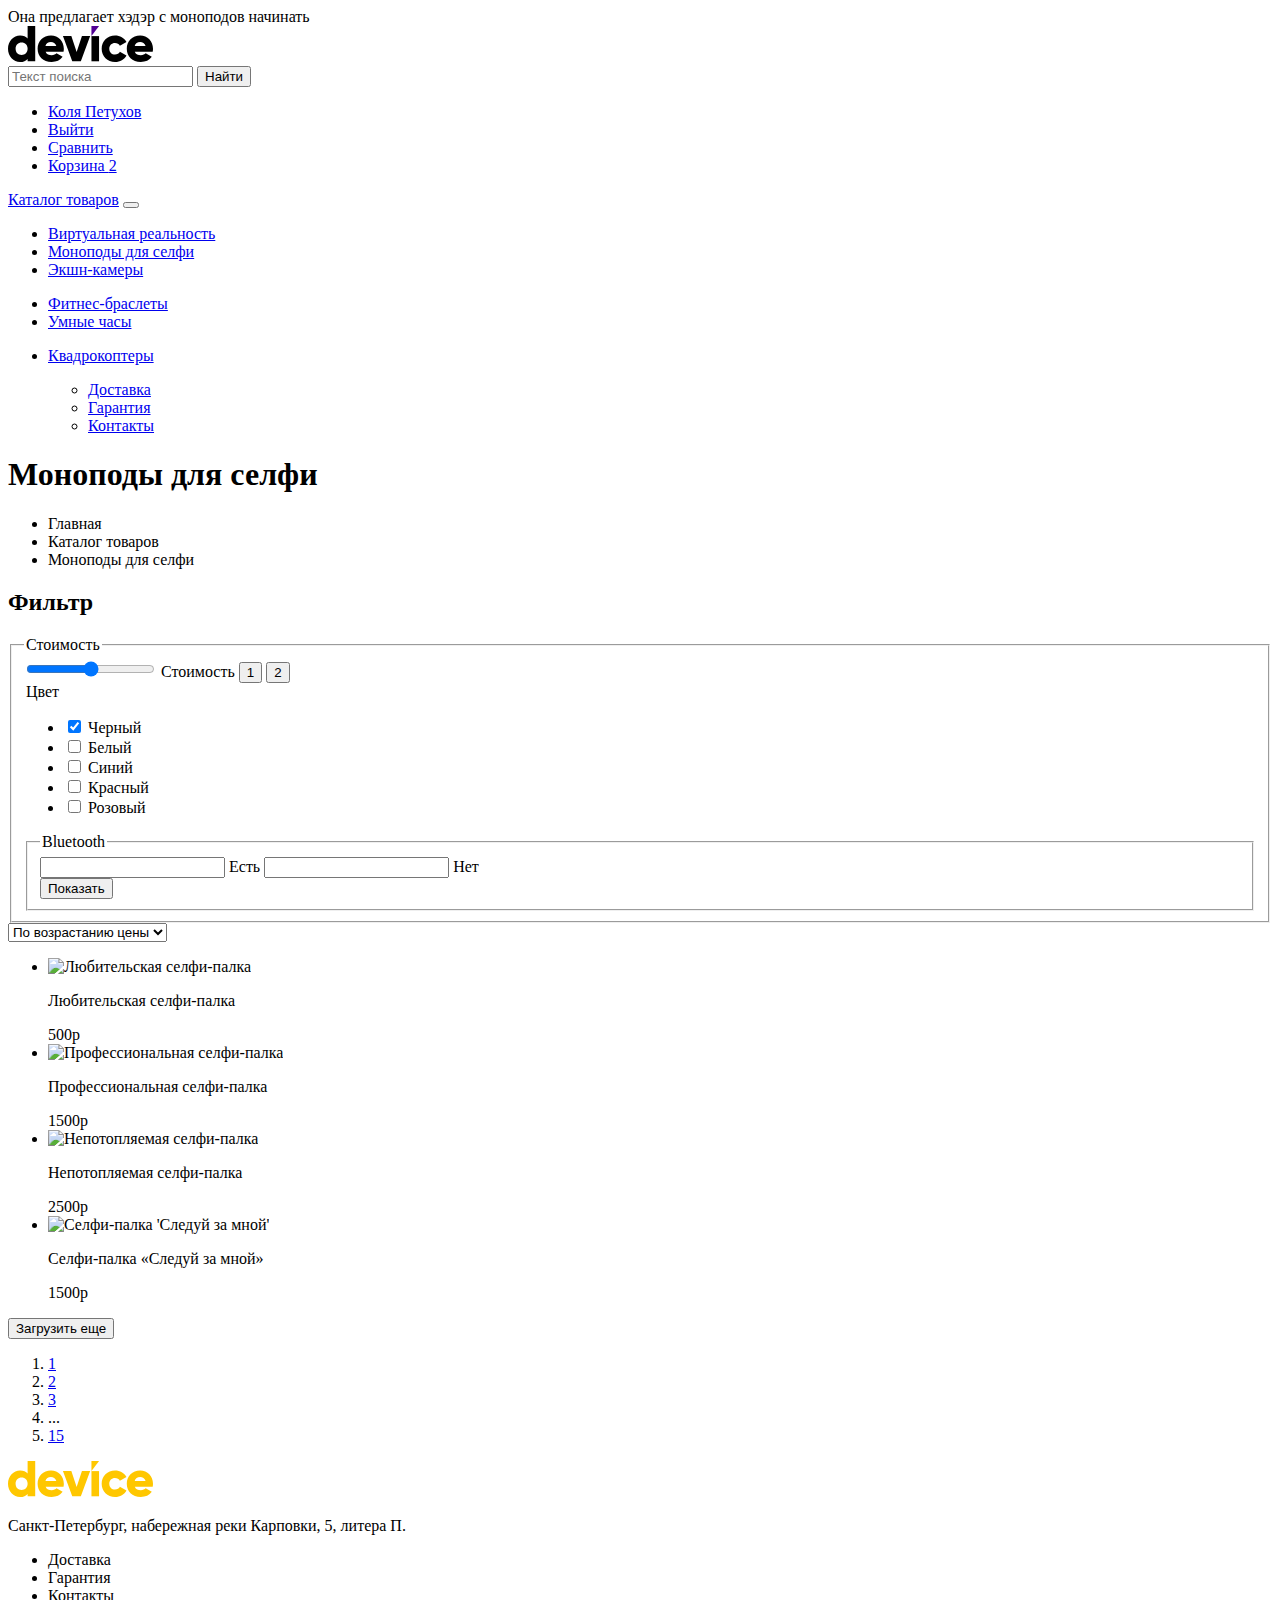
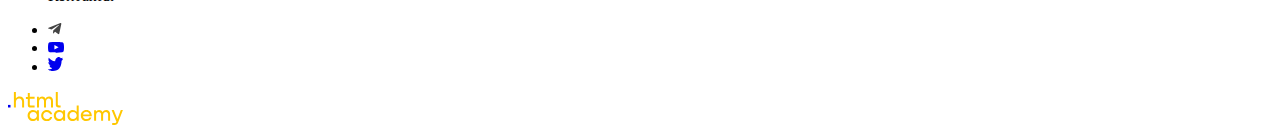
==== catalog.html @ 41d17ab8 "Наставник добавлен" ====
<!DOCTYPE html>
<html lang="ru">

  <head>
    <meta charset="utf-8">
    <title>HTML Academy: Девайс</title>
  </head>

  <body>
    <header class="header"> Она предлагает хэдэр с моноподов начинать
      <div class="header-wrapper">
        <nav class="navigation">
          <a href="catalog.html" class="logo-link">
            <img src="./images/logos/logo-index.svg" alt="Логотип магазина девайса" class="logo-image" width="145"
              height="36">
          </a>
          <form action="#" class="form-search">
            <input type="text" class="search-input" placeholder="Текст поиска">
            <button class="search-button">Найти</button>
          </form>
          <ul class="user-menu">
            <li>
              <a href="#">Коля Петухов</a>
            </li>
            <li class="user-menu-item user-block">
              <a href="#" class="user-menu-link">Выйти</a>
            </li>
            <li class="user-menu-item user-block">
              <a href="#" class="user-menu-link">Сравнить</a>
            </li>
            <li class="user-menu-item user-block">
              <a href="#" class="user-menu-link">Корзина
                <span class="cart-counter">2</span>
              </a>
            </li>
          </ul>
          <div class="main-menu-container">
            <div class="catalog-container">
              <a href="catalog.html" class="catalog-link">Каталог товаров</a>
              <button class="catalog-link-button">
              </button>
              <div class="catalog-wrapper">
                <ul class="catalog-list">
                  <li class="catalog-item">
                    <a href="#" class="catalog-link">Виртуальная реальность</a>
                  </li>
                  <li class="catalog-item">
                    <a href="#" class="catalog-link">Моноподы для селфи</a>
                  </li>
                  <li class="catalog-item">
                    <a href="#" class="catalog-link">Экшн-камеры</a>
                  </li>
                </ul>
                <ul class="catalog-list">
                  <li class="catalog-item">
                    <a href="#" class="catalog-link">Фитнес-браслеты</a>
                  </li>
                  <li class="catalog-item">
                    <a href="#" class="catalog-link">Умные часы</a>
                  </li>
                </ul>
                <ul class="catalog-list">
                  <li class="catalog-item">
                    <a href="#" class="catalog-link">Квадрокоптеры</a>
                  </li>
                </ul>
              </div>
            </div>
            <ul class="main-menu">
              <ul class="main-menu-list">
                <li class="main-menu-item">
                  <a href="#" class="main-menu-link">Доставка</a>
                </li>
                <li class="main-menu-item">
                  <a href="#" class="main-menu-link">Гарантия</a>
                </li>
                <li class="main-menu-item">
                  <a href="#" class="main-menu-link">Контакты</a>
                </li>
              </ul>
            </ul>
        </nav>
      </div>
    </header>
    <main>
      <section class="catalog-items">
        <h1>Моноподы для селфи</h1>
        <ul class="breadcrumbs">
          <li>
            <a>Главная</a>
          </li>
          <li>
            <a>Каталог товаров</a>
          </li>
          <li>
            <a>Моноподы для селфи</a>
          </li>
        </ul>
      </section>
      <section>
        <div class="filter">
          <form action="#" method="post">
            <h2>Фильтр</h2>
            <fieldset>
              <legend>Стоимость</legend>
              <div>
                <input type="range" name="cost" id="cost">
                <label for="cost">Стоимость</label>
                <button>1</button>
                <button>2</button>
              </div>
              <legend>Цвет</legend>
              <div>
                <ul>
                  <li>
                    <input type="checkbox" id="Черный" name="Черный" checked>
                    <label for="Черный">Черный</label>
                  </li>
                  <li>
                    <input type="checkbox" id="Белый" name="Белый">
                    <label for="Белый">Белый</label>
                  </li>
                  <li>
                    <input type="checkbox" id="Синий" name="Синий">
                    <label for="Синий">Синий</label>
                  </li>
                  <li>
                    <input type="checkbox" id="Красный" name="Красный">
                    <label for="Красный">Красный</label>
                  </li>
                  <li>
                    <input type="checkbox" id="Розовый" name="Розовый">
                    <label for="Розовый">Розовый</label>
                  </li>
                </ul>
              </div>
              <fieldset>
                <legend>Bluetooth</legend>
                <div>
                  <input type="radiobutton" name="Есть" id="Есть" checked>
                  <label for="Есть">Есть</label>
                  <input type="radiobutton" name="Нет" id="Нет">
                  <label for="Нет">Нет</label>
                </div>
                <button type="submit">Показать</button>
              </fieldset>
          </form>
        </div>
        <div class="sorting-wrapper">
          <section class="sorting">
            <select name="Выбрать" id="#" class="popular">
              <option value="1" class="popular-items">По возрастанию цены</option>
              <option value="2" class="popular-items">По убыванию цены</option>
              <option value="3" class="popular-items">Полулярные</option>
            </select>
          </section>
          <section class="sorting-images-wrapper">
            <ul class="sorting-images">
              <li class="sorting-images-item">
                <img src="" alt="Любительская селфи-палка" class="sorting-image">
                <p class="sorting-description">Любительская
                  селфи-палка
                </p>
                <span class="sorting-price">500p</span>
                </img>
              </li>
              <li class="sorting-images-item">
                <img src="" alt="Профессиональная селфи-палка" class="sorting-image">
                <p class="sorting-description">Профессиональная селфи-палка
                </p>
                <span class="sorting-price">1500p</span>
                </img>
              </li>
              <li class="sorting-images-item">
                <img src="" alt="Непотопляемая селфи-палка" class="sorting-image">
                <p class="sorting-description">Непотопляемая селфи-палка
                </p>
                <span class="sorting-price">2500p</span>
                </img>
              </li>
              <li class="sorting-images-item">
                <img src="" alt="Селфи-палка 'Следуй за мной'" class="sorting-image">
                <p class="sorting-description">Селфи-палка «Следуй за мной»
                </p>
                <span class="sorting-price">1500p</span>
                </img>
              </li>
            </ul>
            <button>Загрузить еще</button>
            <section class="pagination-wrapper">
              <a href="#" class="backward-button"></a>
              <ol class="pagination">
                <li class="pagination-item">
                  <a href="#">1</a>
                </li>
                <li class="pagination-item">
                  <a href="#">2</a>
                </li>
                <li class="pagination-item">
                  <a href="#">3</a>
                </li>
                <li class="pagination-item">
                  <span>...</span>
                </li>
                <li class="pagination-item">
                  <a href="#">15</a>
                </li>
              </ol>
              <a href="#" class="forward-button"></a>
            </section>
          </section>
        </div>
      </section>

    </main>
    <footer class="footer">
      <a>
        <img class="logo" src="images/logos/logo-footer.svg" alt="Логотип компании Девайс">
      </a>
      <div class="footer-wrapper-above">
        <div>
          <p>Санкт-Петербург, набережная
            реки Карповки, 5, литера П.</p>
        </div>
        <div>
          <ul>
            <li class="footer-services">Доставка</li>
            <li class="footer-services">Гарантия</li>
            <li class="footer-services">Контакты</li>
          </ul>
        </div>
        <div>
          <a href="tel:+7(812)-12-12"></a>
        </div>
      </div>
      <div class="footer-wrapper-below">
        <div>
          <ul class="footer-social">
            <li class="footer-social-item">
              <a href="https://t.me/htmlacademy">
                <svg width="14" height="12" viewBox="0 0 14 12" fill="none" xmlns="http://www.w3.org/2000/svg">
                  <g clip-path="url(#clip0_40435_1311)">
                    <path
                      d="M12.4431 0.0735832L0.623071 4.63158C-0.183596 4.95558 -0.178929 5.40558 0.475071 5.60625L3.50974 6.55292L10.5311 2.12292C10.8631 1.92092 11.1664 2.02958 10.9171 2.25092L5.2284 7.38492H5.22707L5.2284 7.38558L5.01907 10.5136C5.32574 10.5136 5.46107 10.3729 5.63307 10.2069L7.10707 8.77358L10.1731 11.0382C10.7384 11.3496 11.1444 11.1896 11.2851 10.5149L13.2977 1.02958C13.5037 0.203583 12.9824 -0.170417 12.4431 0.0735832Z"
                      fill="#444444" />
                  </g>
                  <defs>
                    <clipPath id="clip0_40435_1311">
                      <rect width="14" height="12" fill="white" />
                    </clipPath>
                  </defs>
                </svg>
              </a>
            </li>
            <li class="footer-social-item">
              <a href="https://www.youtube.com/user/htmlacademyru">
                <svg width="16" height="11" viewBox="0 0 16 11" fill="none" xmlns="http://www.w3.org/2000/svg">
                  <g clip-path="url(#clip0_40435_1316)">
                    <path
                      d="M15.6671 1.67464C15.5765 1.35146 15.4 1.05887 15.1564 0.827973C14.9059 0.589975 14.5989 0.41973 14.2644 0.333306C13.0124 0.00330585 7.99641 0.00330593 7.99641 0.00330593C5.9053 -0.0204856 3.8147 0.0841556 1.73641 0.316639C1.40187 0.409448 1.09545 0.583497 0.844411 0.823306C0.597745 1.06064 0.419078 1.35331 0.325745 1.67397C0.10154 2.8818 -0.00739387 4.1082 0.000411455 5.33664C-0.00758854 6.56397 0.101078 7.78997 0.325745 8.99931C0.417078 9.31864 0.595078 9.60997 0.842411 9.84531C1.08974 10.0806 1.39774 10.2506 1.73641 10.3406C3.00508 10.67 7.99641 10.67 7.99641 10.67C10.0902 10.6938 12.1835 10.5892 14.2644 10.3566C14.5989 10.2702 14.9059 10.1 15.1564 9.86197C15.3999 9.63112 15.5762 9.33849 15.6664 9.01531C15.8965 7.80794 16.0083 6.58103 16.0004 5.35197C16.0177 4.11771 15.906 2.88502 15.6671 1.67397V1.67464ZM6.40174 7.61931V3.05464L10.5751 5.33731L6.40174 7.61931Z"
                      fill="currentColor" />
                  </g>
                  <defs>
                    <clipPath id="clip0_40435_1316">
                      <rect width="16" height="11" fill="white" />
                    </clipPath>
                  </defs>
                </svg>

              </a>
            </li>
            <li class="footer-social-item">
              <a href="https://twitter.com/htmlacademy_ru">
                <svg width="15" height="15" viewBox="0 0 15 15" fill="none" xmlns="http://www.w3.org/2000/svg">
                  <path
                    d="M9.7 0.155143C11.2 -0.344857 12.3 0.455143 12.9 1.25514C13.4 1.05514 14 0.855143 14.6 0.655143C14.6 1.45514 14.1 2.05514 13.8 2.25514C14.5 2.45514 15 1.85514 15 1.85514C14.9 2.75514 14.1 3.55514 13.6 3.75514C13.4 10.0551 10.8 14.1551 4.7 14.0551C4.2 14.0551 4.8 14.0551 4.3 14.0551C4 14.0551 0.6 13.6551 0 12.2551C2 12.4551 3.4 11.8551 4.1 11.1551C3.3 10.8551 1.7 10.7551 1.5 8.35514C1.8 8.55514 2 8.65514 2.6 8.55514C1.5 7.75514 0.3 7.05514 0.4 5.05514C0.7 5.35514 1.3 5.55514 1.6 5.45514C1 5.25514 -0.2 2.35514 0.8 0.855143C2.4 2.55514 4.1 4.25514 7.1 4.35514C7.3 2.25514 8.1 0.855143 9.7 0.155143Z"
                    fill="currentColor" />
                </svg>
              </a>
            </li>
          </ul>
        </div>
        <div>
          <a href="https://htmlacademy.ru/">
            <svg width="115" height="33" viewBox="0 0 115 33" fill="currentColor" xmlns="http://www.w3.org/2000/svg">
              <path d="M0 12.9V15.5H2.5V12.9H0Z" fill="currentColor" role="img" aria-label="Сайт Академии" />
              <path
                d="M11.6 4.5C10 4.5 8.8 5.2 8 6.2H7.9V0H5.9V15.5H7.9V10.2C7.9 8.1 9.2 6.6 11.2 6.6C13 6.6 14.1 8 14.1 9.8V15.5H16.1V9.4C16.2 6.4 14.3 4.5 11.6 4.5Z"
                fill="#FFC700" />
              <path
                d="M26.6 4.8H21.8V1.1H19.8V4.9H17.9V6.9H19.8V12.9C19.8 14.6 20.8 15.6 22.5 15.6H26.6V13.6H22.9C22.2 13.6 21.8 13.2 21.8 12.5V6.8H26.6V4.8Z"
                fill="#FFC700" />
              <path
                d="M41.1 4.6C39.5 4.6 38.2 5.4 37.6 6.7H37.5C36.9 5.5 35.7 4.6 34.1 4.6C32.7 4.6 31.6 5.4 31 6.4H30.9V4.8H29V15.4H31V10C31 8 32 6.5 33.6 6.5C35.1 6.5 36 7.5 36 9.1V15.4H38V9.8C38 7.4 39.4 6.5 40.6 6.5C42.1 6.5 43 7.5 43 9.1V15.4H45V8.9C45.1 6.4 43.6 4.6 41.1 4.6Z"
                fill="#FFC700" />
              <path d="M47.8 12.7C47.8 14.4 48.8 15.4 50.6 15.4H52.6V13.4H50.9C50.2 13.4 49.8 13 49.8 12.3V0H47.8V12.7Z"
                fill="#FFC700" />
              <path
                d="M28.9 19.7C28 18.6 26.7 17.9 25 17.9C21.9 17.9 19.6 20.2 19.6 23.5C19.6 26.8 21.9 29.1 25 29.1C26.8 29.1 28 28.3 28.8 27.2H28.9V28.8H30.9V18.2H28.9V19.7ZM25.3 27.1C23.1 27.1 21.7 25.5 21.7 23.5C21.7 21.5 23.1 19.9 25.3 19.9C27.5 19.9 28.9 21.5 28.9 23.5C28.9 25.4 27.5 27.1 25.3 27.1Z"
                fill="#FFC700" />
              <path
                d="M44.2 22C43.7 19.6 41.6 17.9 38.8 17.9C35.4 17.9 33.2 20.4 33.2 23.5C33.2 26.6 35.4 29.1 38.8 29.1C41.6 29.1 43.7 27.3 44.2 24.9H42.1C41.7 26.2 40.4 27.2 38.8 27.2C36.6 27.2 35.2 25.6 35.2 23.6C35.2 21.6 36.6 20 38.8 20C40.4 20 41.6 21 42.1 22.2H44.2V22Z"
                fill="#FFC700" />
              <path
                d="M55.1 19.7C54.2 18.6 52.9 17.9 51.2 17.9C48.1 17.9 45.8 20.2 45.8 23.5C45.8 26.8 48.1 29.1 51.2 29.1C53 29.1 54.2 28.3 55 27.2H55.1V28.8H57.1V18.2H55.1V19.7ZM51.5 27.1C49.3 27.1 47.9 25.5 47.9 23.5C47.9 21.5 49.3 19.9 51.5 19.9C53.7 19.9 55.1 21.5 55.1 23.5C55.1 25.4 53.6 27.1 51.5 27.1Z"
                fill="#FFC700" />
              <path
                d="M68.7 19.8C67.8 18.7 66.5 17.9 64.8 17.9C61.7 17.9 59.4 20.2 59.4 23.5C59.4 26.8 61.6 29.1 64.8 29.1C66.5 29.1 67.8 28.3 68.6 27.3H68.7V28.8H70.7V13.4H68.7V19.8ZM65.1 27.1C62.9 27.1 61.5 25.5 61.5 23.5C61.5 21.5 62.9 19.9 65.1 19.9C67.3 19.9 68.7 21.5 68.7 23.5C68.6 25.5 67.2 27.1 65.1 27.1Z"
                fill="#FFC700" />
              <path
                d="M78.3 17.9C75 17.9 72.8 20.4 72.8 23.5C72.8 26.5 74.9 29.1 78.3 29.1C80.8 29.1 82.8 27.8 83.5 25.5H81.4C80.9 26.5 79.8 27.1 78.4 27.1C76.5 27.1 75.1 25.8 75 24.2H83.8C84 20.6 81.8 17.9 78.3 17.9ZM78.3 19.8C80 19.8 81.3 20.8 81.6 22.4H75.1C75.4 20.9 76.6 19.8 78.3 19.8Z"
                fill="#FFC700" />
              <path
                d="M98.2 17.9C96.6 17.9 95.3 18.7 94.6 19.9H94.5C93.9 18.7 92.7 17.9 91.1 17.9C89.7 17.9 88.6 18.6 88 19.7V18.2H86.1V28.8H88.1V23.4C88.1 21.4 89.1 20 90.7 19.9C92.2 19.9 93.1 20.9 93.1 22.5V28.8H95.1V23.2C95.1 20.8 96.5 19.9 97.7 19.9C99.2 19.9 100.1 20.9 100.1 22.5V28.8H102.1V22.3C102.2 19.7 100.7 17.9 98.2 17.9Z"
                fill="#FFC700" />
              <path
                d="M109.4 27L105.8 18.1H103.6L108.4 29.7C108.1 30.6 107.7 30.9 106.7 30.9H104.2V32.9H106.7C108.5 32.9 109.5 32.1 110.2 30.3L114.9 18.1H112.8L109.4 27Z"
                fill="#FFC700" />
            </svg>
          </a>
        </div>
      </div>
    </footer>
  </body>

</html>
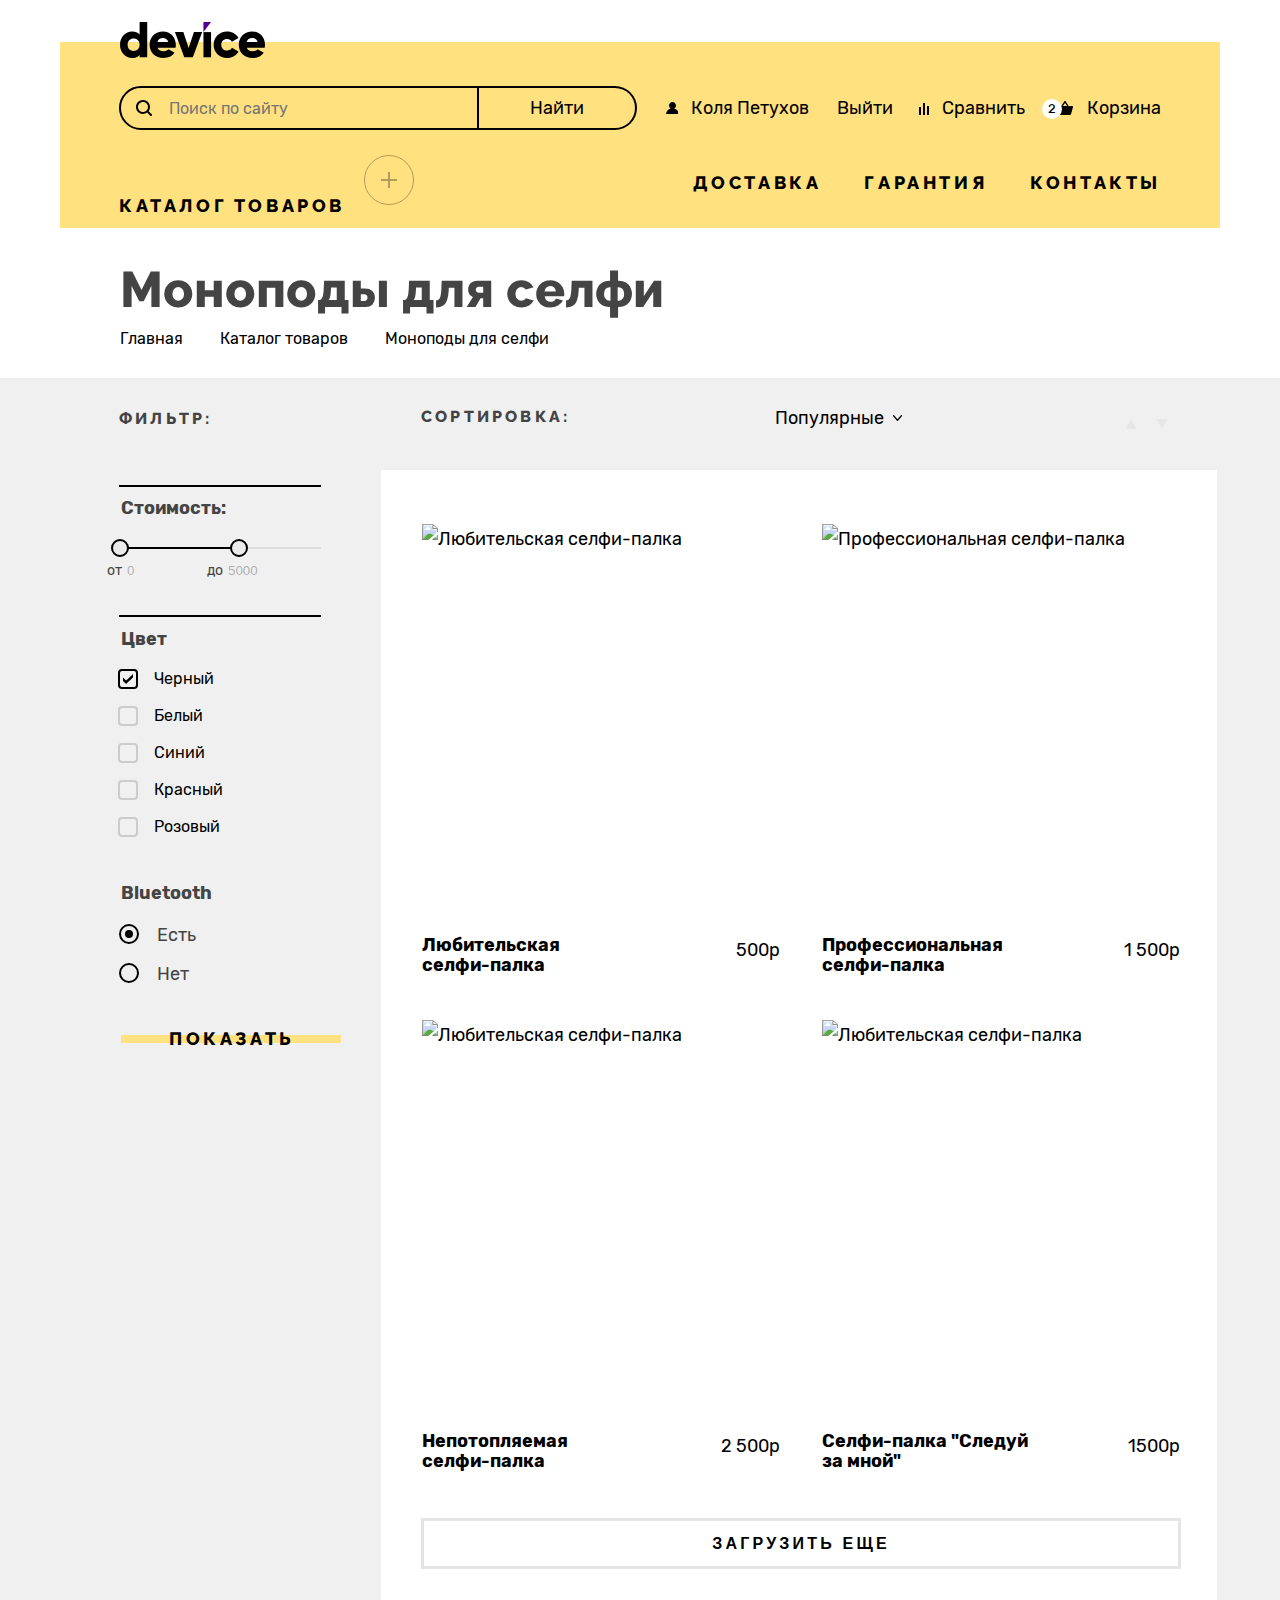
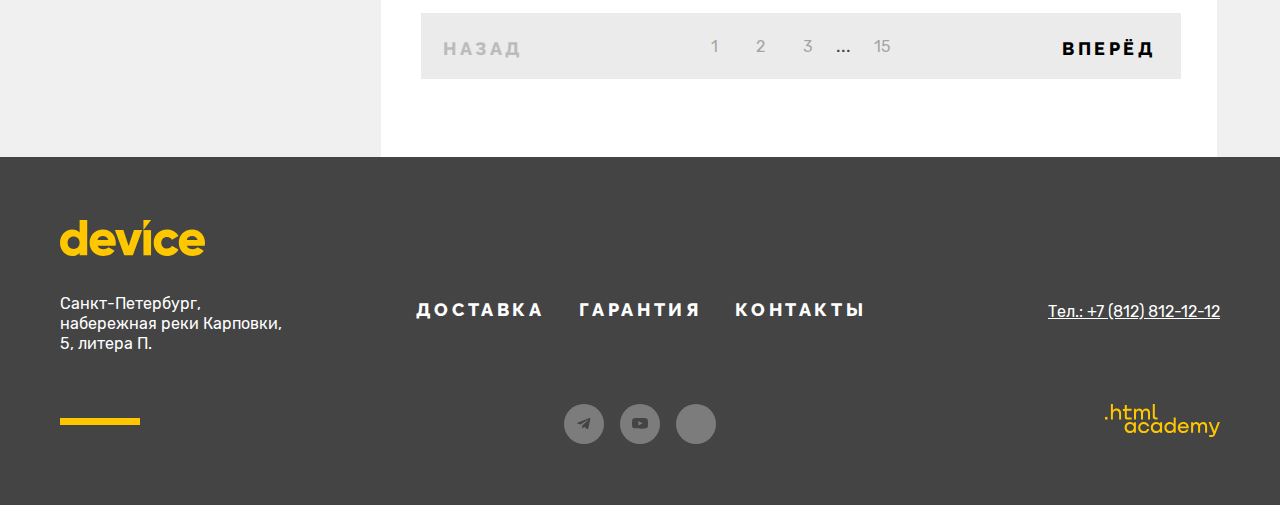
==== commit 308a64fd: "Second page" ====
--- a/catalog.html
+++ b/catalog.html
@@ -4,323 +4,426 @@
   <head>
     <meta charset="utf-8">
     <title>HTML Academy: Девайс</title>
+    <link rel="stylesheet" href="styles/styles.css">
+    <link rel="icon" href="favicon.ico">
   </head>
 
-  <body>
-    <header class="header"> Она предлагает хэдэр с моноподов начинать
-      <div class="header-wrapper">
-        <nav class="navigation">
-          <a href="catalog.html" class="logo-link">
-            <img src="./images/logos/logo-index.svg" alt="Логотип магазина девайса" class="logo-image" width="145"
-              height="36">
+  <body class="body-container">
+    <div class="page-container">
+      <header class="header">
+        <div class="header-wrapper">
+          <a href="index.html" class="nav-logo">
+            <img src="images/logos/logo-index.svg" alt="Логотип магазина Девайс." width="145" height="36">
           </a>
-          <form action="#" class="form-search">
-            <input type="text" class="search-input" placeholder="Текст поиска">
-            <button class="search-button">Найти</button>
-          </form>
-          <ul class="user-menu">
-            <li>
-              <a href="#">Коля Петухов</a>
+          <nav class="navigation">
+            <div class="navigation-form-container">
+              <form action="https://echo.htmlacademy.ru/" method="get" class="form-search">
+                <input type="text" class="search-input" class="contact_placeholder" placeholder="Поиск по сайту"
+                  aria-label="Поле поиска по сайту" required>
+                <button class="search-button address-form-details-font" type="submit">Найти</button>
+              </form>
+            </div>
+            <ul class="user-menu">
+              <li class="user-menu-item user-login">
+                <a href="#" class="user-menu-link user-login-link">Коля Петухов</a>
+              </li>
+              <li class="user-menu-item user-logout">
+                <a href="#" class="user-menu-link user-logout-link">Выйти</a>
+              </li>
+              <li class="user-menu-item user-compare">
+                <a href="#" class="user-menu-link user-compare-link">Сравнить</a>
+              </li>
+              <li class="user-menu-item user-cart">
+                <a href="#" class="user-menu-link user-cart-link">Корзина
+                  <span class="cart-counter">2</span>
+                </a>
+              </li>
+            </ul>
+
+
+            <section class="popover">
+              <h2 class="visually-hidden">Поповер корзины</h2>
+              <ul class="cart-purchases">
+                <li class="cart-item">
+                  <a class="cart-item-link" href="#">
+                    <img src="./images/sorting-catalog/selfie-stick-amateur.png" alt="Любительская селфи-палка"
+                      width="39" height="43">
+                    <p class="cart-item-name">Любительская селфи-палка</p>
+                  </a>
+                  <button class="cart-item-remove" type="button" aria-label="Удалить товар"></button>
+                </li>
+                <li class="cart-item">
+                  <a href="#">
+                    <img src="./images/sorting-catalog/selfie-stick-pro.png" alt="Профессиональная селфи-палка"
+                      width="39" height="43">
+                    <p class="cart-item-name">Профессиональная селфи-палка</p>
+                  </a>
+                  <button class="cart-item-remove" type="button" aria-label="Удалить товар"></button>
+                </li>
+              </ul>
+              <div class="total-cost">
+                <span class="purchases">Товаров:</span>
+                <span class="purchases-number">2</span>
+              </div>
+              <div>
+                <span class="total-sum">Сумма:</span>
+                <span class="total-sum-number">2000р</span>
+              </div>
+              <button href="#" class="open-cart">Открыть корзину</button>
+            </section>
+
+
+
+            <div class="main-menu-container">
+              <div class="catalog-service-wrapper">
+                <div class="catalog-container">
+                  <a href="catalog.html" class="catalog-link buttons-links-font">
+                    Каталог товаров
+                    <button class="catalog-link-button">
+                      <span class="visually-hidden">Кнопка открытия каталога товаров</span>
+                    </button>
+                  </a>
+                </div>
+                <div>
+                  <ul class="main-menu-list">
+                    <li class="main-menu-item">
+                      <a href="#" class="main-menu-link buttons-links-font">Доставка</a>
+                    </li>
+                    <li class="main-menu-item">
+                      <a href="#" class="main-menu-link buttons-links-font">Гарантия</a>
+                    </li>
+                    <li class="main-menu-item">
+                      <a href="#" class="main-menu-link buttons-links-font">Контакты</a>
+                    </li>
+                  </ul>
+                </div>
+              </div>
+              <div class="catalog-list-wrapper visually-hidden navigation-font">
+
+                <ul class="catalog-list">
+                  <li class="catalog-item">
+                    <a href="catalog.html" class="catalog-link">Виртуальная реальность</a>
+                  </li>
+
+                  <li class="catalog-item">
+                    <a href="catalog.html" class="catalog-link">Моноподы для селфи</a>
+                  </li>
+
+                  <li class="catalog-item">
+                    <a href="catalog.html" class="catalog-link">Экшн-камеры</a>
+                  </li>
+                </ul>
+
+
+                <ul class="catalog-list">
+                  <li class="catalog-item">
+                    <a href="catalog.html" class="catalog-link">Фитнес-браслеты</a>
+                  </li>
+
+                  <li class="catalog-item">
+                    <a href="catalog.html" class="catalog-link">Умные часы</a>
+                  </li>
+                </ul>
+
+
+                <ul class="catalog-list">
+                  <li class="catalog-item">
+                    <a href="catalog.html" class="catalog-link">Квадрокоптеры</a>
+                  </li>
+                </ul>
+              </div>
+            </div>
+          </nav>
+        </div>
+      </header>
+
+      <main class="main-container main-catalog">
+        <header class="second-header content-wrapper">
+          <h1 class="second-header-heading titles-font">Моноподы для селфи</h1>
+          <ul class="breadcrumbs-list">
+            <li class="breadcrumbs-list-item">
+              <a class="breadcrumbs-link" href="index-html">Главная</a>
             </li>
-            <li class="user-menu-item user-block">
-              <a href="#" class="user-menu-link">Выйти</a>
+            <li class="breadcrumbs-list-item">
+              <a class="breadcrumbs-link" href="index-html">Каталог товаров</a>
             </li>
-            <li class="user-menu-item user-block">
-              <a href="#" class="user-menu-link">Сравнить</a>
-            </li>
-            <li class="user-menu-item user-block">
-              <a href="#" class="user-menu-link">Корзина
-                <span class="cart-counter">2</span>
-              </a>
+            <li class="breadcrumbs-list-item">
+              <a class="breadcrumbs-link" href="index-html">Моноподы для селфи</a>
             </li>
           </ul>
-          <div class="main-menu-container">
-            <div class="catalog-container">
-              <a href="catalog.html" class="catalog-link">Каталог товаров</a>
-              <button class="catalog-link-button">
-              </button>
-              <div class="catalog-wrapper">
-                <ul class="catalog-list">
-                  <li class="catalog-item">
-                    <a href="#" class="catalog-link">Виртуальная реальность</a>
-                  </li>
-                  <li class="catalog-item">
-                    <a href="#" class="catalog-link">Моноподы для селфи</a>
-                  </li>
-                  <li class="catalog-item">
-                    <a href="#" class="catalog-link">Экшн-камеры</a>
+        </header>
+        <div class="catalog-items">
+          <div class="catalog-items-wrapper content-wrapper">
+            <section class="filter-container">
+              <h2 class="visually-hidden">Фильтры товаров</h2>
+              <h3 class="filter-heading">Фильтр:</h3>
+              <form class="filter-form" action="https://echo.htmlacademy.ru/" method="get">
+                <fieldset class="filter-form-price">
+                  <legend class="filter-form-heading filter-price-heading">
+                    Стоимость:
+                  </legend>
+                  <div class="range-scale">
+                    <div class="range-bar">
+                      <button class="range-switch min" type="button">
+                      </button>
+                      <button class="range-switch max" type="button">
+                      </button>
+                    </div>
+                  </div>
+                  <div class="range-scale-wrapper">
+                    <label class="from-label">от
+                      <input class="range-input" type="number" value="0" name="min-price">
+                    </label>
+                    <label class="to-label">до
+                      <input class="range-input" type="number" value="5000" name="max-price">
+                    </label>
+                  </div>
+                </fieldset>
+
+                <fieldset class="filter-form-color">
+                  <legend class="filter-form-heading filter-color-heading">Цвет</legend>
+                  <ul class="color-filter">
+                    <li class="filter-color-item">
+                      <input class="filter-input visually-hidden" type="checkbox" id="black" name="black" checked>
+                      <label for="black" class="color-label">Черный</label>
+                    </li>
+                    <li class="filter-color-item">
+                      <input class="filter-input visually-hidden" type="checkbox" id="white" name="white">
+                      <label for="white" class="color-label">Белый</label>
+                    </li>
+                    <li class="filter-color-item">
+                      <input class="filter-input visually-hidden" type="checkbox" id="blue" name="blue">
+                      <label for="blue" class="color-label">Синий</label>
+                    </li>
+                    <li class="filter-color-item">
+                      <input class="filter-input visually-hidden" type="checkbox" id="red" name="red">
+                      <label for="red" class="color-label">Красный</label>
+                    </li>
+                    <li class="filter-color-item">
+                      <input class="filter-input visually-hidden" type="checkbox" id="pink" name="pink">
+                      <label for="pink" class="color-label">Розовый</label>
+                    </li>
+                  </ul>
+                </fieldset>
+
+                <fieldset class="filter-form-bluetooth">
+                  <legend class="filter-form-heading bluetooth-heading">Bluetooth</legend>
+                  <ul class="radiobutton-filter">
+                    <li class="filter-radio-item">
+                      <input class="radio-input visually-hidden" type="radio" name="bluetooth" id="yes-bluetooth"
+                        checked>
+                      <label for="yes-bluetooth" class="radio-label">
+                        <span class="yes-label">Есть</span>
+                      </label>
+                    </li>
+                    <li class="filter-radio-item">
+                      <input class="radio-input visually-hidden" type="radio" name="bluetooth" id="no-bluetooth">
+                      <label for="no-bluetooth" class="radio-label">
+                        <span class="no-label">Нет</span>
+                      </label>
+                    </li>
+                  </ul>
+                </fieldset>
+                <div class="filter-button-wrapper">
+                  <a class="filter-button buttons-links-font" type="submit">Показать</a>
+                </div>
+              </form>
+            </section>
+            <section class="cards-container">
+              <div class="sorting-wrapper">
+                <h3 class="product-sorting-heading">Сортировка:</h3>
+                <select class="sorting-select address-form-details-font" aria-label="сортировка">
+                  <option value="1" class="price-increase-items">Популярные</option>
+                  <option value="2" class="price-decrease-items">По убыванию цены</option>
+                  <option value="3" class="popular-items">По возрастанию цены</option>
+                </select>
+
+                <div class="product-sorting-buttons">
+                  <a href="#" class="sort-up">
+                    <span class="visually-hidden">Сортировка по возрастанию</span>
+                  </a>
+                  <a href="#" class="sort-down">
+                    <span class="visually-hidden">Сортировка по убыванию</span>
+                  </a>
+                </div>
+              </div>
+
+
+              <div class="product-cards">
+                <ul class="product-cards-list">
+                  <li class="product-cards-item">
+                    <a class="product-link" href="#">
+                      <img src="../Device/images/sorting-catalog/amateur selfie stick.jpg"
+                        alt="Любительская селфи-палка" class="product-image" width="360" height="380">
+                      <div class="product-description">
+                        <p class="product-name delivery-companies-font">Любительская<br>
+                          селфи-палка
+                        </p>
+                        <span class="product-price">500p</span>
+                      </div>
+                    </a>
+                  </li>
+                  <li class="product-cards-item">
+                    <a class="product-link" href="#">
+                      <img src="../Device/images/sorting-catalog/selfie stick pro.jpg"
+                        alt="Профессиональная селфи-палка" class="product-image" width="360" height="380">
+                      <div class="product-description">
+                        <p class="product-name delivery-companies-font">Профессиональная<br>
+                          селфи-палка
+                        </p>
+                        <span class="product-price">1 500p</span>
+                      </div>
+                    </a>
+                  </li>
+                  <li class="product-cards-item">
+                    <a class="product-link" href="#">
+                      <img src="../Device/images/sorting-catalog/waterproof selfie stick.jpg"
+                        alt="Любительская селфи-палка" class="product-image" width="360" height="380">
+                      <div class="product-description">
+                        <p class="product-name delivery-companies-font">Непотопляемая<br>
+                          селфи-палка
+                        </p>
+                        <span class="product-price">2 500p</span>
+                      </div>
+                    </a>
+                  </li>
+                  <li class="product-cards-item">
+                    <a class="product-link" href="#">
+                      <img src="../Device/images/sorting-catalog/follow-me stick.jpg" alt="Любительская селфи-палка"
+                        class="product-image" width="360" height="380">
+                      <div class="product-description">
+                        <p class="product-name delivery-companies-font">Селфи-палка "Следуй<br> за мной"
+                        </p>
+                        <div class="product-price">
+                          <span>1500p</span>
+                        </div>
+                      </div>
+                    </a>
                   </li>
                 </ul>
-                <ul class="catalog-list">
-                  <li class="catalog-item">
-                    <a href="#" class="catalog-link">Фитнес-браслеты</a>
-                  </li>
-                  <li class="catalog-item">
-                    <a href="#" class="catalog-link">Умные часы</a>
-                  </li>
-                </ul>
-                <ul class="catalog-list">
-                  <li class="catalog-item">
-                    <a href="#" class="catalog-link">Квадрокоптеры</a>
-                  </li>
-                </ul>
-              </div>
-            </div>
-            <ul class="main-menu">
-              <ul class="main-menu-list">
-                <li class="main-menu-item">
-                  <a href="#" class="main-menu-link">Доставка</a>
-                </li>
-                <li class="main-menu-item">
-                  <a href="#" class="main-menu-link">Гарантия</a>
-                </li>
-                <li class="main-menu-item">
-                  <a href="#" class="main-menu-link">Контакты</a>
+                <a class="cards-button" href="#">Загрузить еще</a>
+                <div class="pagination-wrapper">
+                  <a href="#" class="button-previous buttons-links-font">Назад</a>
+                  <ol class="pagination">
+                    <li class="pagination-item">
+                      <a class="pagination-link" href="#">1</a>
+                    </li>
+                    <li class="pagination-item">
+                      <a class="pagination-link" href="#">2</a>
+                    </li>
+                    <li class="pagination-item">
+                      <a class="pagination-link" href="#">3</a>
+                    </li>
+                    <li class="pagination-item">
+                      <span>...</span>
+                    </li>
+                    <li class="pagination-item">
+                      <a class="pagination-link" href="#">15</a>
+                    </li>
+                  </ol>
+                  <a href="#" class="button-next buttons-links-font">Вперёд</a>
+                </div>
+              </div>
+            </section>
+          </div>
+        </div>
+      </main>
+      <footer class="footer">
+        <div class="footer-wrapper">
+          <a>
+            <img class="footer-logo" src="images/logos/logo-footer.svg" alt="Логотип компании Девайс">
+          </a>
+          <div class="footer-wrapper-upper">
+            <div>
+              <address class="footer-address">
+                <p>Санкт-Петербург, набережная
+                  реки Карповки, 5, литера П.
+                </p>
+              </address>
+            </div>
+            <div>
+              <ul class="footer-services-list buttons-links-font">
+                <li class="footer-services-item">
+                  <a class="footer-services-link" href="#">Доставка</a>
+                </li>
+                <li class="footer-services-item">
+                  <a class="footer-services-link" href="#">Гарантия</a>
+                </li>
+                <li class="footer-services-item">
+                  <a class="footer-services-link" href="#">Контакты</a>
                 </li>
               </ul>
-            </ul>
-        </nav>
-      </div>
-    </header>
-    <main>
-      <section class="catalog-items">
-        <h1>Моноподы для селфи</h1>
-        <ul class="breadcrumbs">
-          <li>
-            <a>Главная</a>
-          </li>
-          <li>
-            <a>Каталог товаров</a>
-          </li>
-          <li>
-            <a>Моноподы для селфи</a>
-          </li>
-        </ul>
-      </section>
-      <section>
-        <div class="filter">
-          <form action="#" method="post">
-            <h2>Фильтр</h2>
-            <fieldset>
-              <legend>Стоимость</legend>
-              <div>
-                <input type="range" name="cost" id="cost">
-                <label for="cost">Стоимость</label>
-                <button>1</button>
-                <button>2</button>
-              </div>
-              <legend>Цвет</legend>
-              <div>
-                <ul>
-                  <li>
-                    <input type="checkbox" id="Черный" name="Черный" checked>
-                    <label for="Черный">Черный</label>
-                  </li>
-                  <li>
-                    <input type="checkbox" id="Белый" name="Белый">
-                    <label for="Белый">Белый</label>
-                  </li>
-                  <li>
-                    <input type="checkbox" id="Синий" name="Синий">
-                    <label for="Синий">Синий</label>
-                  </li>
-                  <li>
-                    <input type="checkbox" id="Красный" name="Красный">
-                    <label for="Красный">Красный</label>
-                  </li>
-                  <li>
-                    <input type="checkbox" id="Розовый" name="Розовый">
-                    <label for="Розовый">Розовый</label>
-                  </li>
-                </ul>
-              </div>
-              <fieldset>
-                <legend>Bluetooth</legend>
-                <div>
-                  <input type="radiobutton" name="Есть" id="Есть" checked>
-                  <label for="Есть">Есть</label>
-                  <input type="radiobutton" name="Нет" id="Нет">
-                  <label for="Нет">Нет</label>
-                </div>
-                <button type="submit">Показать</button>
-              </fieldset>
-          </form>
+            </div>
+            <div class="tel-link-wrapper">
+              <a class="tel-link" href="tel:+7(812)-12-12">Тел.: +7 (812) 812-12-12</a>
+            </div>
+          </div>
+          <div class="footer-wrapper-lower">
+            <div class="footer-wrapper-socials">
+              <ul class="footer-social-list">
+                <li class="footer-social-item">
+                  <a class="footer-social-link telegram" href="https://t.me/htmlacademy">
+                    <span class="visually-hidden">Телеграм</span>
+                  </a>
+                </li>
+                <li class="footer-social-item">
+                  <a class="footer-social-link youtube" href="https://www.youtube.com/user/htmlacademyru">
+                    <span class="visually-hidden">Ютуб</span>
+                  </a>
+                </li>
+                <li class="footer-social-item">
+                  <a class="footer-social-link twitter" href="https://twitter.com/htmlacademy_ru">
+                    <span class="visually-hidden">Твиттер</span>
+                  </a>
+                </li>
+              </ul>
+            </div>
+            <div class="site-link-wrapper">
+              <a class="site-link" href="https://htmlacademy.ru/">
+                <svg width="115" height="33" viewBox="0 0 115 33" fill="none" xmlns="http://www.w3.org/2000/svg">
+                  <path d="M0 12.9V15.5H2.5V12.9H0Z" fill="#FFC700" />
+                  <path
+                    d="M11.6 4.5C10 4.5 8.8 5.2 8 6.2H7.9V0H5.9V15.5H7.9V10.2C7.9 8.1 9.2 6.6 11.2 6.6C13 6.6 14.1 8 14.1 9.8V15.5H16.1V9.4C16.2 6.4 14.3 4.5 11.6 4.5Z"
+                    fill="#FFC700" />
+                  <path
+                    d="M26.6 4.8H21.8V1.1H19.8V4.9H17.9V6.9H19.8V12.9C19.8 14.6 20.8 15.6 22.5 15.6H26.6V13.6H22.9C22.2 13.6 21.8 13.2 21.8 12.5V6.8H26.6V4.8Z"
+                    fill="#FFC700" />
+                  <path
+                    d="M41.1 4.6C39.5 4.6 38.2 5.4 37.6 6.7H37.5C36.9 5.5 35.7 4.6 34.1 4.6C32.7 4.6 31.6 5.4 31 6.4H30.9V4.8H29V15.4H31V10C31 8 32 6.5 33.6 6.5C35.1 6.5 36 7.5 36 9.1V15.4H38V9.8C38 7.4 39.4 6.5 40.6 6.5C42.1 6.5 43 7.5 43 9.1V15.4H45V8.9C45.1 6.4 43.6 4.6 41.1 4.6Z"
+                    fill="#FFC700" />
+                  <path
+                    d="M47.8 12.7C47.8 14.4 48.8 15.4 50.6 15.4H52.6V13.4H50.9C50.2 13.4 49.8 13 49.8 12.3V0H47.8V12.7Z"
+                    fill="#FFC700" />
+                  <path
+                    d="M28.9 19.7C28 18.6 26.7 17.9 25 17.9C21.9 17.9 19.6 20.2 19.6 23.5C19.6 26.8 21.9 29.1 25 29.1C26.8 29.1 28 28.3 28.8 27.2H28.9V28.8H30.9V18.2H28.9V19.7ZM25.3 27.1C23.1 27.1 21.7 25.5 21.7 23.5C21.7 21.5 23.1 19.9 25.3 19.9C27.5 19.9 28.9 21.5 28.9 23.5C28.9 25.4 27.5 27.1 25.3 27.1Z"
+                    fill="#FFC700" />
+                  <path
+                    d="M44.2 22C43.7 19.6 41.6 17.9 38.8 17.9C35.4 17.9 33.2 20.4 33.2 23.5C33.2 26.6 35.4 29.1 38.8 29.1C41.6 29.1 43.7 27.3 44.2 24.9H42.1C41.7 26.2 40.4 27.2 38.8 27.2C36.6 27.2 35.2 25.6 35.2 23.6C35.2 21.6 36.6 20 38.8 20C40.4 20 41.6 21 42.1 22.2H44.2V22Z"
+                    fill="#FFC700" />
+                  <path
+                    d="M55.1 19.7C54.2 18.6 52.9 17.9 51.2 17.9C48.1 17.9 45.8 20.2 45.8 23.5C45.8 26.8 48.1 29.1 51.2 29.1C53 29.1 54.2 28.3 55 27.2H55.1V28.8H57.1V18.2H55.1V19.7ZM51.5 27.1C49.3 27.1 47.9 25.5 47.9 23.5C47.9 21.5 49.3 19.9 51.5 19.9C53.7 19.9 55.1 21.5 55.1 23.5C55.1 25.4 53.6 27.1 51.5 27.1Z"
+                    fill="#FFC700" />
+                  <path
+                    d="M68.7 19.8C67.8 18.7 66.5 17.9 64.8 17.9C61.7 17.9 59.4 20.2 59.4 23.5C59.4 26.8 61.6 29.1 64.8 29.1C66.5 29.1 67.8 28.3 68.6 27.3H68.7V28.8H70.7V13.4H68.7V19.8ZM65.1 27.1C62.9 27.1 61.5 25.5 61.5 23.5C61.5 21.5 62.9 19.9 65.1 19.9C67.3 19.9 68.7 21.5 68.7 23.5C68.6 25.5 67.2 27.1 65.1 27.1Z"
+                    fill="#FFC700" />
+                  <path
+                    d="M78.3 17.9C75 17.9 72.8 20.4 72.8 23.5C72.8 26.5 74.9 29.1 78.3 29.1C80.8 29.1 82.8 27.8 83.5 25.5H81.4C80.9 26.5 79.8 27.1 78.4 27.1C76.5 27.1 75.1 25.8 75 24.2H83.8C84 20.6 81.8 17.9 78.3 17.9ZM78.3 19.8C80 19.8 81.3 20.8 81.6 22.4H75.1C75.4 20.9 76.6 19.8 78.3 19.8Z"
+                    fill="#FFC700" />
+                  <path
+                    d="M98.2 17.9C96.6 17.9 95.3 18.7 94.6 19.9H94.5C93.9 18.7 92.7 17.9 91.1 17.9C89.7 17.9 88.6 18.6 88 19.7V18.2H86.1V28.8H88.1V23.4C88.1 21.4 89.1 20 90.7 19.9C92.2 19.9 93.1 20.9 93.1 22.5V28.8H95.1V23.2C95.1 20.8 96.5 19.9 97.7 19.9C99.2 19.9 100.1 20.9 100.1 22.5V28.8H102.1V22.3C102.2 19.7 100.7 17.9 98.2 17.9Z"
+                    fill="#FFC700" />
+                  <path
+                    d="M109.4 27L105.8 18.1H103.6L108.4 29.7C108.1 30.6 107.7 30.9 106.7 30.9H104.2V32.9H106.7C108.5 32.9 109.5 32.1 110.2 30.3L114.9 18.1H112.8L109.4 27Z"
+                    fill="#FFC700" />
+                </svg>
+
+                <span class="visually-hidden">Сайт Академии</span>
+              </a>
+            </div>
+          </div>
         </div>
-        <div class="sorting-wrapper">
-          <section class="sorting">
-            <select name="Выбрать" id="#" class="popular">
-              <option value="1" class="popular-items">По возрастанию цены</option>
-              <option value="2" class="popular-items">По убыванию цены</option>
-              <option value="3" class="popular-items">Полулярные</option>
-            </select>
-          </section>
-          <section class="sorting-images-wrapper">
-            <ul class="sorting-images">
-              <li class="sorting-images-item">
-                <img src="" alt="Любительская селфи-палка" class="sorting-image">
-                <p class="sorting-description">Любительская
-                  селфи-палка
-                </p>
-                <span class="sorting-price">500p</span>
-                </img>
-              </li>
-              <li class="sorting-images-item">
-                <img src="" alt="Профессиональная селфи-палка" class="sorting-image">
-                <p class="sorting-description">Профессиональная селфи-палка
-                </p>
-                <span class="sorting-price">1500p</span>
-                </img>
-              </li>
-              <li class="sorting-images-item">
-                <img src="" alt="Непотопляемая селфи-палка" class="sorting-image">
-                <p class="sorting-description">Непотопляемая селфи-палка
-                </p>
-                <span class="sorting-price">2500p</span>
-                </img>
-              </li>
-              <li class="sorting-images-item">
-                <img src="" alt="Селфи-палка 'Следуй за мной'" class="sorting-image">
-                <p class="sorting-description">Селфи-палка «Следуй за мной»
-                </p>
-                <span class="sorting-price">1500p</span>
-                </img>
-              </li>
-            </ul>
-            <button>Загрузить еще</button>
-            <section class="pagination-wrapper">
-              <a href="#" class="backward-button"></a>
-              <ol class="pagination">
-                <li class="pagination-item">
-                  <a href="#">1</a>
-                </li>
-                <li class="pagination-item">
-                  <a href="#">2</a>
-                </li>
-                <li class="pagination-item">
-                  <a href="#">3</a>
-                </li>
-                <li class="pagination-item">
-                  <span>...</span>
-                </li>
-                <li class="pagination-item">
-                  <a href="#">15</a>
-                </li>
-              </ol>
-              <a href="#" class="forward-button"></a>
-            </section>
-          </section>
-        </div>
-      </section>
-
-    </main>
-    <footer class="footer">
-      <a>
-        <img class="logo" src="images/logos/logo-footer.svg" alt="Логотип компании Девайс">
-      </a>
-      <div class="footer-wrapper-above">
-        <div>
-          <p>Санкт-Петербург, набережная
-            реки Карповки, 5, литера П.</p>
-        </div>
-        <div>
-          <ul>
-            <li class="footer-services">Доставка</li>
-            <li class="footer-services">Гарантия</li>
-            <li class="footer-services">Контакты</li>
-          </ul>
-        </div>
-        <div>
-          <a href="tel:+7(812)-12-12"></a>
-        </div>
-      </div>
-      <div class="footer-wrapper-below">
-        <div>
-          <ul class="footer-social">
-            <li class="footer-social-item">
-              <a href="https://t.me/htmlacademy">
-                <svg width="14" height="12" viewBox="0 0 14 12" fill="none" xmlns="http://www.w3.org/2000/svg">
-                  <g clip-path="url(#clip0_40435_1311)">
-                    <path
-                      d="M12.4431 0.0735832L0.623071 4.63158C-0.183596 4.95558 -0.178929 5.40558 0.475071 5.60625L3.50974 6.55292L10.5311 2.12292C10.8631 1.92092 11.1664 2.02958 10.9171 2.25092L5.2284 7.38492H5.22707L5.2284 7.38558L5.01907 10.5136C5.32574 10.5136 5.46107 10.3729 5.63307 10.2069L7.10707 8.77358L10.1731 11.0382C10.7384 11.3496 11.1444 11.1896 11.2851 10.5149L13.2977 1.02958C13.5037 0.203583 12.9824 -0.170417 12.4431 0.0735832Z"
-                      fill="#444444" />
-                  </g>
-                  <defs>
-                    <clipPath id="clip0_40435_1311">
-                      <rect width="14" height="12" fill="white" />
-                    </clipPath>
-                  </defs>
-                </svg>
-              </a>
-            </li>
-            <li class="footer-social-item">
-              <a href="https://www.youtube.com/user/htmlacademyru">
-                <svg width="16" height="11" viewBox="0 0 16 11" fill="none" xmlns="http://www.w3.org/2000/svg">
-                  <g clip-path="url(#clip0_40435_1316)">
-                    <path
-                      d="M15.6671 1.67464C15.5765 1.35146 15.4 1.05887 15.1564 0.827973C14.9059 0.589975 14.5989 0.41973 14.2644 0.333306C13.0124 0.00330585 7.99641 0.00330593 7.99641 0.00330593C5.9053 -0.0204856 3.8147 0.0841556 1.73641 0.316639C1.40187 0.409448 1.09545 0.583497 0.844411 0.823306C0.597745 1.06064 0.419078 1.35331 0.325745 1.67397C0.10154 2.8818 -0.00739387 4.1082 0.000411455 5.33664C-0.00758854 6.56397 0.101078 7.78997 0.325745 8.99931C0.417078 9.31864 0.595078 9.60997 0.842411 9.84531C1.08974 10.0806 1.39774 10.2506 1.73641 10.3406C3.00508 10.67 7.99641 10.67 7.99641 10.67C10.0902 10.6938 12.1835 10.5892 14.2644 10.3566C14.5989 10.2702 14.9059 10.1 15.1564 9.86197C15.3999 9.63112 15.5762 9.33849 15.6664 9.01531C15.8965 7.80794 16.0083 6.58103 16.0004 5.35197C16.0177 4.11771 15.906 2.88502 15.6671 1.67397V1.67464ZM6.40174 7.61931V3.05464L10.5751 5.33731L6.40174 7.61931Z"
-                      fill="currentColor" />
-                  </g>
-                  <defs>
-                    <clipPath id="clip0_40435_1316">
-                      <rect width="16" height="11" fill="white" />
-                    </clipPath>
-                  </defs>
-                </svg>
-
-              </a>
-            </li>
-            <li class="footer-social-item">
-              <a href="https://twitter.com/htmlacademy_ru">
-                <svg width="15" height="15" viewBox="0 0 15 15" fill="none" xmlns="http://www.w3.org/2000/svg">
-                  <path
-                    d="M9.7 0.155143C11.2 -0.344857 12.3 0.455143 12.9 1.25514C13.4 1.05514 14 0.855143 14.6 0.655143C14.6 1.45514 14.1 2.05514 13.8 2.25514C14.5 2.45514 15 1.85514 15 1.85514C14.9 2.75514 14.1 3.55514 13.6 3.75514C13.4 10.0551 10.8 14.1551 4.7 14.0551C4.2 14.0551 4.8 14.0551 4.3 14.0551C4 14.0551 0.6 13.6551 0 12.2551C2 12.4551 3.4 11.8551 4.1 11.1551C3.3 10.8551 1.7 10.7551 1.5 8.35514C1.8 8.55514 2 8.65514 2.6 8.55514C1.5 7.75514 0.3 7.05514 0.4 5.05514C0.7 5.35514 1.3 5.55514 1.6 5.45514C1 5.25514 -0.2 2.35514 0.8 0.855143C2.4 2.55514 4.1 4.25514 7.1 4.35514C7.3 2.25514 8.1 0.855143 9.7 0.155143Z"
-                    fill="currentColor" />
-                </svg>
-              </a>
-            </li>
-          </ul>
-        </div>
-        <div>
-          <a href="https://htmlacademy.ru/">
-            <svg width="115" height="33" viewBox="0 0 115 33" fill="currentColor" xmlns="http://www.w3.org/2000/svg">
-              <path d="M0 12.9V15.5H2.5V12.9H0Z" fill="currentColor" role="img" aria-label="Сайт Академии" />
-              <path
-                d="M11.6 4.5C10 4.5 8.8 5.2 8 6.2H7.9V0H5.9V15.5H7.9V10.2C7.9 8.1 9.2 6.6 11.2 6.6C13 6.6 14.1 8 14.1 9.8V15.5H16.1V9.4C16.2 6.4 14.3 4.5 11.6 4.5Z"
-                fill="#FFC700" />
-              <path
-                d="M26.6 4.8H21.8V1.1H19.8V4.9H17.9V6.9H19.8V12.9C19.8 14.6 20.8 15.6 22.5 15.6H26.6V13.6H22.9C22.2 13.6 21.8 13.2 21.8 12.5V6.8H26.6V4.8Z"
-                fill="#FFC700" />
-              <path
-                d="M41.1 4.6C39.5 4.6 38.2 5.4 37.6 6.7H37.5C36.9 5.5 35.7 4.6 34.1 4.6C32.7 4.6 31.6 5.4 31 6.4H30.9V4.8H29V15.4H31V10C31 8 32 6.5 33.6 6.5C35.1 6.5 36 7.5 36 9.1V15.4H38V9.8C38 7.4 39.4 6.5 40.6 6.5C42.1 6.5 43 7.5 43 9.1V15.4H45V8.9C45.1 6.4 43.6 4.6 41.1 4.6Z"
-                fill="#FFC700" />
-              <path d="M47.8 12.7C47.8 14.4 48.8 15.4 50.6 15.4H52.6V13.4H50.9C50.2 13.4 49.8 13 49.8 12.3V0H47.8V12.7Z"
-                fill="#FFC700" />
-              <path
-                d="M28.9 19.7C28 18.6 26.7 17.9 25 17.9C21.9 17.9 19.6 20.2 19.6 23.5C19.6 26.8 21.9 29.1 25 29.1C26.8 29.1 28 28.3 28.8 27.2H28.9V28.8H30.9V18.2H28.9V19.7ZM25.3 27.1C23.1 27.1 21.7 25.5 21.7 23.5C21.7 21.5 23.1 19.9 25.3 19.9C27.5 19.9 28.9 21.5 28.9 23.5C28.9 25.4 27.5 27.1 25.3 27.1Z"
-                fill="#FFC700" />
-              <path
-                d="M44.2 22C43.7 19.6 41.6 17.9 38.8 17.9C35.4 17.9 33.2 20.4 33.2 23.5C33.2 26.6 35.4 29.1 38.8 29.1C41.6 29.1 43.7 27.3 44.2 24.9H42.1C41.7 26.2 40.4 27.2 38.8 27.2C36.6 27.2 35.2 25.6 35.2 23.6C35.2 21.6 36.6 20 38.8 20C40.4 20 41.6 21 42.1 22.2H44.2V22Z"
-                fill="#FFC700" />
-              <path
-                d="M55.1 19.7C54.2 18.6 52.9 17.9 51.2 17.9C48.1 17.9 45.8 20.2 45.8 23.5C45.8 26.8 48.1 29.1 51.2 29.1C53 29.1 54.2 28.3 55 27.2H55.1V28.8H57.1V18.2H55.1V19.7ZM51.5 27.1C49.3 27.1 47.9 25.5 47.9 23.5C47.9 21.5 49.3 19.9 51.5 19.9C53.7 19.9 55.1 21.5 55.1 23.5C55.1 25.4 53.6 27.1 51.5 27.1Z"
-                fill="#FFC700" />
-              <path
-                d="M68.7 19.8C67.8 18.7 66.5 17.9 64.8 17.9C61.7 17.9 59.4 20.2 59.4 23.5C59.4 26.8 61.6 29.1 64.8 29.1C66.5 29.1 67.8 28.3 68.6 27.3H68.7V28.8H70.7V13.4H68.7V19.8ZM65.1 27.1C62.9 27.1 61.5 25.5 61.5 23.5C61.5 21.5 62.9 19.9 65.1 19.9C67.3 19.9 68.7 21.5 68.7 23.5C68.6 25.5 67.2 27.1 65.1 27.1Z"
-                fill="#FFC700" />
-              <path
-                d="M78.3 17.9C75 17.9 72.8 20.4 72.8 23.5C72.8 26.5 74.9 29.1 78.3 29.1C80.8 29.1 82.8 27.8 83.5 25.5H81.4C80.9 26.5 79.8 27.1 78.4 27.1C76.5 27.1 75.1 25.8 75 24.2H83.8C84 20.6 81.8 17.9 78.3 17.9ZM78.3 19.8C80 19.8 81.3 20.8 81.6 22.4H75.1C75.4 20.9 76.6 19.8 78.3 19.8Z"
-                fill="#FFC700" />
-              <path
-                d="M98.2 17.9C96.6 17.9 95.3 18.7 94.6 19.9H94.5C93.9 18.7 92.7 17.9 91.1 17.9C89.7 17.9 88.6 18.6 88 19.7V18.2H86.1V28.8H88.1V23.4C88.1 21.4 89.1 20 90.7 19.9C92.2 19.9 93.1 20.9 93.1 22.5V28.8H95.1V23.2C95.1 20.8 96.5 19.9 97.7 19.9C99.2 19.9 100.1 20.9 100.1 22.5V28.8H102.1V22.3C102.2 19.7 100.7 17.9 98.2 17.9Z"
-                fill="#FFC700" />
-              <path
-                d="M109.4 27L105.8 18.1H103.6L108.4 29.7C108.1 30.6 107.7 30.9 106.7 30.9H104.2V32.9H106.7C108.5 32.9 109.5 32.1 110.2 30.3L114.9 18.1H112.8L109.4 27Z"
-                fill="#FFC700" />
-            </svg>
-          </a>
-        </div>
-      </div>
-    </footer>
+      </footer>
+    </div>
   </body>
 
 </html>
--- a/styles/styles.css
+++ b/styles/styles.css
@@ -0,0 +1,1555 @@
+@font-face {
+  font-family: "Raleway";
+  font-style: normal;
+  font-weight: 800;
+  src: url("../fonts/raleway/raleway-800.woff2") format("woff2");
+  font-display: swap;
+}
+
+@font-face {
+  font-family: "Rubik";
+  font-style: normal;
+  font-weight: 400;
+  src: url("../fonts/rubik/rubik-400.woff2") format("woff2");
+  font-display: swap;
+}
+
+@font-face {
+  font-family: "Rubik";
+  font-style: normal;
+  font-weight: 700;
+  src: url("../fonts/rubik/rubik-700.woff2") format("woff2");
+  font-display: swap;
+}
+
+html {
+  height: 100%;
+}
+
+::before,
+::after {
+  box-sizing: border-box;
+}
+
+.welcome {
+  width: 1160px;
+  margin: 0 auto;
+}
+
+.body-container {
+  margin: 0;
+  min-height: 100%;
+  font-family: "Rubik", sans-serif;
+  font-weight: 400;
+  font-size: 18px;
+  line-height: 30px;
+  color: #444444;
+  padding: 22px 0 0;
+}
+
+.page-container {
+  margin: 0 auto;
+  display: flex;
+  flex-direction: column;
+  height: 100%;
+}
+
+.visually-hidden {
+  position: absolute;
+  width: 1px;
+  height: 1px;
+  margin: -1px;
+  padding: 0;
+  border: 0;
+  clip: rect(0 0 0 0);
+  overflow: hidden;
+}
+
+.gadgets-list-font {
+  font-family: "Raleway", sans-serif;
+  font-weight: 800;
+  font-size: 18px;
+  line-height: 24px;
+  letter-spacing: -2%;
+}
+
+.rare-goods-font {
+  font-family: "Raleway", sans-serif;
+  font-weight: 800;
+  font-size: 20px;
+  line-height: 24px;
+  letter-spacing: 0.2em;
+  text-transform: uppercase;
+
+}
+
+.company-info-font {
+  font-family: "Rubik", sans-serif;
+  font-weight: 700;
+  font-size: 24px;
+  line-height: 30px;
+}
+
+.delivery-companies-font {
+  font-family: "Rubik", sans-serif;
+  font-weight: 700;
+  font-size: 18px;
+  line-height: 20px;
+  letter-spacing: -2%;
+}
+
+.address-form-details-font {
+  font-family: "Rubik", sans-serif;
+  font-weight: 400;
+  font-size: 18px;
+  line-height: 30px;
+  font-style: normal;
+  margin-bottom: 0;
+}
+
+.buttons-links-font {
+  font-family: "Raleway", sans-serif;
+  font-weight: 800;
+  font-size: 18px;
+  line-height: 21px;
+  letter-spacing: 0.2em;
+  text-transform: uppercase;
+  text-decoration: none;
+  color: black;
+}
+
+.titles-font {
+  font-family: "Raleway", sans-serif;
+  font-weight: 800;
+  font-size: 50px;
+  line-height: 50px;
+}
+
+.numbers-font {
+  font-family: "Rubik", sans-serif;
+  font-weight: 400;
+  font-size: 36px;
+  line-height: 30px;
+}
+
+.details-name-font {
+  font-family: "Rubik", sans-serif;
+  font-weight: 400;
+  font-size: 16px;
+  line-height: 30px;
+}
+
+.navigation-font {
+  font-family: "Rubik", sans-serif;
+  font-weight: 400;
+  font-size: 16px;
+  line-height: 18px;
+}
+
+
+/*Header*/
+
+.popover,
+
+.rare-goods-modal {
+  display: none;
+}
+
+.header {
+  position: relative;
+  z-index: 1;
+}
+
+.header-wrapper {
+  background-color: #FFE17F;
+  min-height: 206px;
+  position: relative;
+  margin: 0 auto;
+  width: 1160px;
+}
+
+.header-wrapper::before {
+  content: '';
+  width: 100%;
+  height: 20px;
+  background-color: white;
+  position: absolute;
+  top: 0;
+  left: 0;
+  z-index: 0;
+}
+
+.nav-logo {
+  display: block;
+  position: relative;
+  margin-bottom: 30px;
+  z-index: 1;
+  left: 60px;
+  cursor: pointer;
+}
+
+.navigation {
+  display: flex;
+  flex-wrap: wrap;
+  padding: 0 59px;
+}
+
+.navigation-form-container {
+  margin-top: -11px;
+}
+
+.user-menu-link,
+.main-menu-link,
+.catalog-link {
+  text-decoration: none;
+  color: black;
+}
+
+.user-login-link {
+  position: relative;
+  display: inline-block;
+  padding-left: 14px;
+}
+
+.user-login-link::before {
+  content: "";
+  position: absolute;
+  background-image: url("../images/icons/user.svg");
+  width: 13px;
+  height: 12px;
+  left: -12px;
+  top: 9px;
+}
+
+.user-compare-link {
+  position: relative;
+  display: inline-block;
+  margin-right: 44px;
+}
+
+.user-compare-link::before {
+  content: "";
+  position: absolute;
+  background-image: url("../images/icons/compare.svg");
+  width: 10px;
+  height: 12px;
+  right: 96px;
+  bottom: 8px;
+}
+
+.user-cart-link {
+  position: relative;
+  display: inline-block;
+}
+
+.user-cart-link::before {
+  content: "";
+  position: absolute;
+  background-image: url("../images/icons/cart.svg");
+  width: 16px;
+  height: 14px;
+  bottom: 8px;
+  right: 88px;
+}
+
+.cart-counter {
+  box-sizing: border-box;
+  display: flex;
+  justify-content: center;
+  align-items: center;
+  position: absolute;
+  min-width: 20px;
+  height: 20px;
+  right: 99px;
+  top: 6px;
+  background-color: white;
+  border-radius: 10px;
+  color: black;
+  font-size: 13px;
+}
+
+.user-menu {
+  display: flex;
+  padding: 0;
+  margin: 0;
+  margin-top: -4px;
+  flex: 1;
+  flex-wrap: wrap;
+  gap: 18px;
+  list-style-type: none;
+}
+
+.main-menu-container {
+  width: 100%;
+  display: flex;
+  flex-direction: column;
+}
+
+.catalog-list {
+  display: flex;
+  flex-direction: column;
+  padding-left: 0;
+  margin-right: 65px;
+  margin-top: 2px;
+  padding-bottom: 42px;
+  list-style-type: none;
+}
+
+.catalog-list-wrapper {
+  display: flex;
+  position: absolute;
+  flex-direction: row;
+  background: #FFE17F;
+  width: calc(100% - 118px);
+  left: 0;
+  padding: 1px 59px;
+  top: 196px;
+}
+
+.catalog-list-wrapper::after {
+  content: "";
+  position: absolute;
+  background-image: url("../images/icons/01.svg");
+  width: 192px;
+  height: 130px;
+  right: 62px;
+}
+
+.catalog-link-button {
+  position: relative;
+  width: 50px;
+  height: 50px;
+  border: 1px solid #000000;
+  border-radius: 50%;
+  padding: 0;
+  margin: -6px;
+  cursor: pointer;
+  opacity: 0.3;
+  background-color: #FFE17F;
+  transform: translateX(17px)translateY(-8px);
+}
+
+.catalog-link-button::before {
+  position: absolute;
+  left: 50%;
+  top: 50%;
+  transform: translate(-50%, -50%);
+  content: "";
+  background-image: url("../images/icons/plus.svg");
+  width: 16px;
+  height: 16px;
+  display: block;
+  margin: 0;
+  padding: 0;
+}
+
+.catalog-item {
+  margin-bottom: 19px;
+}
+
+.catalog-service-wrapper {
+  display: flex;
+  flex-wrap: wrap;
+}
+
+.main-menu-list {
+  display: flex;
+  margin-top: 38px;
+  padding: 0;
+  gap: 43px;
+  list-style-type: none;
+}
+
+.catalog-container {
+  flex: 1;
+  margin-top: 39px;
+}
+
+.user-login {
+  flex: 1;
+  margin-left: 40px;
+}
+
+.form-search {
+  box-sizing: border-box;
+  display: flex;
+}
+
+.form-search input {
+  position: relative;
+  width: 360px;
+  border-radius: 50px 0 0 50px;
+  font-family: "Rubik", sans-serif;
+  min-height: 41px;
+  padding: 2px 0 0 48px;
+  margin: 0;
+  border: 2px solid #000000;
+  background-color: #FFE17F;
+  font-weight: 400;
+  font-size: 16px;
+  line-height: 20px;
+  display: block;
+  box-sizing: border-box;
+}
+
+.form-search::before {
+  content: "";
+  position: absolute;
+  background-image: url("../images/icons/search.svg");
+  width: 16px;
+  height: 16px;
+  top: 78px;
+  left: 76px;
+  z-index: 10;
+}
+
+.form-search button {
+  width: 158px;
+  min-height: 40px;
+  border-radius: 0 50px 50px 0;
+  border: 2px solid #000000;
+  margin: 0;
+  border-left: none;
+  background-color: #FFE17F;
+  display: block;
+  padding: 5px 6px;
+}
+
+/*MAIN*/
+
+/*Slider*/
+
+.slider {
+  position: relative;
+}
+
+.slider-frame {
+  overflow: hidden;
+}
+
+.slider::before {
+  position: absolute;
+  content: '';
+  width: 100%;
+  min-height: 104px;
+  background-color: #FFE17F;
+  left: 0;
+  top: 0;
+  z-index: -1;
+}
+
+.slider-image-container {
+  margin-top: -25px;
+}
+
+.slider-text-container {
+  width: 560px;
+  height: 401px;
+  margin-left: 39px;
+  margin-top: 18px;
+}
+
+.slider-text-title {
+  margin-top: 76px;
+  margin-bottom: 28px;
+}
+
+.slider-link {
+  position: relative;
+  display: inline-block;
+  text-decoration: none;
+  color: black;
+  transform: translateX(38px)translateY(57px);
+  z-index: 30;
+}
+
+.slider-link::before {
+  content: "";
+  position: absolute;
+  width: 220px;
+  height: 8px;
+  background-color: #FFE17F;
+  z-index: -1;
+  left: -32px;
+  bottom: 6px;
+}
+
+.details {
+  display: flex;
+  padding: 0;
+  margin-top: 77px;
+}
+
+.details-item {
+  list-style-type: none;
+  margin-left: 21px;
+}
+
+.details-text {
+  margin-bottom: 11px;
+}
+
+.details-item:first-child {
+  margin-left: 0;
+}
+
+.slider-description {
+  margin: 0;
+}
+
+.slider-screen-wrapper {
+  display: flex;
+}
+
+.slider-list {
+  list-style-type: none;
+  margin: 0;
+  padding: 0;
+}
+
+.slider-bullets {
+  display: flex;
+  margin: 0;
+  padding: 0;
+  justify-content: center;
+  list-style-type: none;
+  margin-top: -37px;
+  margin-bottom: 61px;
+
+}
+
+.details-name {
+  display: inline-block;
+  margin-top: 0;
+}
+
+.bullet {
+  list-style-type: none;
+  width: 13px;
+  height: 13px;
+  border: 2px solid black;
+  border-radius: 50%;
+  padding: 0;
+  margin: 10px;
+  cursor: pointer;
+  background-color: transparent;
+}
+
+.bullet-active {
+  background-color: #000000;
+}
+
+/*Gadgets*/
+
+.gadgets-list {
+  padding: 0;
+  margin: 0;
+  width: 100%;
+  list-style-type: none;
+  display: flex;
+  justify-content: space-between;
+}
+
+.gadgets {
+  width: 1160px;
+  margin: 0 auto;
+  margin-bottom: 2px;
+}
+
+.gadgets-list-item {
+  width: 160px;
+}
+
+.gadget-details {
+  text-decoration: none;
+}
+
+.gadget-details-image {
+  height: 160px;
+  background-color: #FFE17F;
+}
+
+.gadget-vr {
+  background-image: url('../images/index-catalog-images/vr-glasses.svg');
+}
+
+.gadget-monopod {
+  background-image: url("../images/index-catalog-images/selfie-stick.svg");
+}
+
+.gadget-camera {
+  background-image: url("../images/index-catalog-images/camera.svg");
+}
+
+.gadget-bracelet {
+  background-image: url("../images/index-catalog-images/fitness-watches.png");
+}
+
+.gadget-watch {
+  background-image: url("../images/index-catalog-images/smartwatches.png");
+}
+
+.gadget-quadrocopter {
+  background-image: url("..//images/index-catalog-images/quadrocopter.png");
+}
+
+.gadgets-description {
+  margin: 0;
+  margin-top: 32px;
+  font-size: 18px;
+  line-height: 24px;
+  font-weight: 800;
+  color: black;
+}
+
+/*Services*/
+
+.services {
+  background-color: #EBEBEB;
+  min-height: 362px;
+  margin-top: 111px;
+}
+
+.services-content {
+  display: flex;
+  width: 1160px;
+  margin: 0 auto;
+  position: relative;
+  z-index:1;
+}
+
+.service-screen::before {
+  content: "";
+  position: absolute;
+  background-image: url("../images/icons/delivery.svg");
+  background-repeat: no-repeat;
+  width: 136px;
+  height: 164px;
+  right: 63px;
+  top: 46px;
+}
+
+.service-screen-item-title {
+  margin-top: 43px;
+}
+
+.services-list {
+  margin: 0;
+  display: flex;
+  flex-direction: column;
+  align-items: flex-start;
+  list-style-type: none;
+  justify-content: center;
+  width: 287px;
+  padding: 24px 64px 0 16px;
+  margin-bottom: -2px;
+}
+
+.service-screen .titles-font {
+ margin-bottom: 34px;
+}
+
+.service-screen {
+  margin: 0;
+  display: flex;
+  flex-direction: column;
+  justify-content: center;
+  list-style-type: none;
+  align-items: flex-start;
+  padding: 0 208px 0 37px;
+  z-index:5;
+}
+
+.services-list-item {
+  margin-bottom: 53px;
+  position: relative;
+  z-index: 3;
+}
+
+.services-list-item:last-child {
+  margin-bottom: 0;
+}
+
+.services::before {
+  content: "";
+  position: absolute;
+  width: 100%;
+  height: 75px;
+  background-color: #FFFFFF;
+}
+
+.services-list-item:not(:first-child)::before {
+  content: "";
+  position: absolute;
+  width: 160px;
+  height: 10px;
+  background-color: #FFE17F;
+  left: -16px;
+  bottom: 3px;
+  z-index:-1;
+
+}
+
+.services-list-item-active {
+  position: relative;
+}
+
+.services-list-item-active::before {
+  content: "";
+  position: absolute;
+  width: 281px;
+  height: 41px;
+  background-color: #000000;
+  left: -16px;
+  bottom: -8px;
+  z-index:-1;
+}
+
+.services-list::before {
+  content: "";
+  position: absolute;
+  width: 6px;
+  height: 320px;
+  left: 280px;
+  background-color: #000000;
+  z-index:2;
+}
+
+.services-link-active {
+  color: #FFE17F;
+}
+
+/*Rare-goods*/
+
+.rare-goods {
+  width: 1160px;
+  margin: 0 auto;
+  display: flex;
+  justify-content: center;
+  align-items: center;
+  margin-top: 71px;
+  min-height: 100px;
+  position: relative;
+  background-color: #F0F0F0;
+}
+
+.rare-goods::before {
+  content: "";
+  position: absolute;
+  display: block;
+  width: 125px;
+  height: 100px;
+  background-image: url("../images/icons/lorry.png");
+  left: 0;
+}
+
+.rare-goods::after {
+  content: "";
+  position: absolute;
+  display: block;
+  min-width: 40px;
+  height: 40px;
+  background-image: url("../images/icons/info-button.svg");
+  right: 43px;
+}
+
+/*About-company*/
+
+.about-company-wrapper {
+  display: flex;
+  width: 1160px;
+  margin: 0 auto;
+
+}
+
+.about-company {
+  justify-content: flex-start;
+  padding-top: 74px;
+}
+
+.address-tel {
+  text-decoration: none;
+  color: black;
+}
+
+.about-company-heading {
+  margin-bottom: 49px;
+  position: relative;
+}
+
+.about-company-heading::before {
+  content: "";
+  position: absolute;
+  width: 82px;
+  height: 7px;
+  background-color: #000000;
+  z-index: -1;
+  left: 1px;
+  bottom: 92px;
+}
+
+.company-info-text {
+  margin-bottom: 28px;
+}
+
+.delivery-companies-item {
+  margin-bottom: 18px;
+}
+
+.delivery-companies-list {
+  margin-bottom: 31px;
+  padding-left: 24px;
+  padding: 0;
+  margin-left: 17px;
+}
+
+.company-info-details {
+  margin-left: 23px;
+  position: relative;
+}
+
+.delivery-companies-item::marker {
+  color: #FFC700;
+  font-size: 25px;
+}
+
+.company-info-details::before{
+  content: "";
+  position: absolute;
+  width: 267px;
+  height: 8px;
+  background-color: #FFE17F;
+  z-index: -1;
+  left: -21px;
+  bottom: 6px;
+}
+
+/* Company-contacts*/
+
+.company-contacts {
+  margin-top: 74px;
+  margin-left: 144px;
+}
+
+.company-contacts-heading {
+  margin-bottom: 48px;
+  position: relative;
+}
+
+.company-info-heading {
+  margin-bottom: -5px;
+}
+
+.address-tel {
+  text-decoration: underline;
+}
+
+.company-timetable-heading {
+  margin-top: 32px;
+}
+
+.company-schedule {
+  list-style-type: none;
+  padding-left: 0;
+  margin-top: -10px;
+  margin-bottom: 35px;
+}
+
+.contact-us-button {
+  margin-left: 36px;
+  position: relative;
+}
+
+.contact-us-button::before {
+  content: "";
+  position: absolute;
+  width: 259px;
+  height: 8px;
+  background-color: #FFE17F;
+  z-index: -1;
+  right: -30px;
+  bottom: 5px;
+}
+
+.company-contacts-heading::before {
+  content: "";
+  position: absolute;
+  width: 83px;
+  height: 7px;
+  background-color: #000000;
+  z-index: -1;
+  left: 3px;
+  bottom: 92px;
+}
+
+/*Subscription*/
+
+.subscription {
+  background-color: #EBEBEB;
+  min-height: 421px;
+  margin-top: 111px;
+  display: flex;
+  box-sizing: border-box;
+  padding: 116px 11px 9px;
+  margin-top: 75px;
+  padding-top: 23px;
+  padding-left: 27px;
+}
+
+.subscription-wrapper {
+  width: 1160px;
+  margin: 0 auto;
+}
+
+.subscription-text {
+  padding: 35px;
+  margin-left: 216px;
+}
+
+.subscription-text-container {
+  display: flex;
+
+}
+
+.subscription-form-container {
+  display: flex;
+  margin-top: 89px;
+}
+
+.subscription-field {
+  display: flex;
+  margin-right: 221px;
+
+}
+
+.field {
+  position: relative;
+  width: 552px;
+  font-family: "Rubik", sans-serif;
+  min-height: 57px;
+  padding: 2px 0 0 10px;
+  margin: 0;
+  border: 2px solid #C4C4C4;
+  font-weight: 400;
+  font-size: 16px;
+  line-height: 20px;
+  display: block;
+  box-sizing: border-box;
+  background-color: transparent;
+  border-left: none;
+  border-top: none;
+}
+
+.subscription-button {
+  width: 251px;
+  min-height: 40px;
+  border: 3px solid #C4C4C4;
+  margin: 0;
+  border-left: none;
+  display: block;
+  padding: 5px 6px;
+  font-family: "Rubik", sans-serif;
+  font-weight: 800;
+  font-size: 18px;
+  line-height: 21px;
+  font-style: normal;
+  text-transform: uppercase;
+}
+
+.free-subscription-text {
+  margin-top: 14px;
+  position: relative;
+}
+
+.free-subscription-text::before {
+  content:"";
+  position: absolute;
+  background-image: url("..//images/icons/tick.png");
+  width: 14px;
+  height: 14px;
+  right: 146px;
+  bottom: 22px;
+
+}
+
+/*Footer*/
+
+.footer {
+  background-color: #444444;
+}
+
+.footer-logo {
+  margin-bottom: 7px;
+}
+.footer-wrapper-upper {
+  display: flex;
+  justify-content: space-between;
+}
+
+.footer-wrapper-lower {
+  position: relative;
+  display: flex;
+  justify-content: space-between;
+  margin-top: -21px;
+  margin-bottom: 61px;
+}
+
+.footer-wrapper {
+  width: 1160px;
+  margin: 0 auto;
+  margin-top: 63px;
+}
+
+.footer-social-list {
+  padding: 0;
+  margin: 0;
+  display: flex;
+  list-style-type: none;
+  column-gap: 16px;
+}
+
+.footer-social-link {
+  position: relative;
+}
+
+.footer-social-link::before {
+  display: block;
+  width: 40px;
+  height: 40px;
+  background-color: rgba(255, 255, 255, 0.3);
+  border-radius: 50%;
+}
+
+.footer-wrapper-socials {
+  width: 100%;
+  display: flex;
+  justify-content: center;
+  align-items: center;
+}
+
+.footer-services-list {
+  display: flex;
+  flex-wrap: wrap;
+  column-gap: 34px;
+  list-style-type: none;
+  padding-left: 0;
+  margin-left: -65px;
+  margin-top: 27px;
+
+}
+
+.footer-services-link {
+  text-decoration: none;
+  color:#FFFFFF;
+}
+
+.tel-link {
+  font-family: "Rubik", sans-serif;
+  font-weight: 400;
+  font-size: 16px;
+  line-height: 20px;
+  font-style: normal;
+  color: #FFFFFF;
+  text-align: right;
+}
+
+.telegram::before {
+  content:"";
+  background-image: url("..//images/social/telegram.svg");
+  background-repeat: no-repeat;
+  background-position: center center;
+}
+
+.youtube::before {
+  content:"";
+  background-image: url("..//images/social/youtube.svg");
+  background-repeat: no-repeat;
+  background-position: center center;
+}
+
+.twitter::before {
+  content:"";
+  background-image: url("..//images/social/twitter.svg");
+  background-repeat: no-repeat;
+  background-position: center center;
+}
+
+.footer-address {
+  font-family: "Rubik", sans-serif;
+  font-weight: 400;
+  font-size: 16px;
+  line-height: 20px;
+  color: #FFFFFF;
+  font-style: normal;
+  width: 239px;
+  margin-top: 22px;
+}
+
+.footer-address::after {
+  content: "";
+  width: 80px;
+  height: 7px;
+  background-color: #FFC700;
+  display: block;
+  margin-top: 64px;
+}
+
+.tel-link-wrapper {
+  margin-top: 24px;
+}
+
+.site-link-wrapper {
+  right: 0;
+  position: absolute;
+}
+
+/*CATALOG-PAGE*/
+
+.user-logout-link {
+  margin-right: 31px;
+}
+
+.second-header {
+  width: 1160px;
+  margin: 0 auto;
+  box-sizing: border-box;
+  padding: 37px 60px 7px 60px;
+}
+
+.second-header-heading {
+  margin: 0;
+  padding: 0;
+  margin-bottom: -10px;
+}
+
+.breadcrumbs-list {
+  display: flex;
+  list-style-type: none;
+  padding: 0;
+}
+
+.breadcrumbs-list-item {
+  margin-right: 37px;
+}
+
+.breadcrumbs-link {
+  text-decoration: none;
+  color: #000000;
+  font-family: "Rubik", sans-serif;
+  font-weight: 400;
+  font-size: 16px;
+  line-height: 20px;
+  column-gap: 20px;
+  margin: 0;
+  padding: 0;
+}
+
+.catalog-items {
+  background-color: #F0F0F0;
+}
+
+.content-wrapper {
+  width: 1160px;
+  margin: 0 auto;
+}
+
+.catalog-items-wrapper {
+  display: grid;
+  grid-template-columns: 321px 836px;
+}
+
+.filter-container {
+  padding: 31px 60px 31px 59px;
+}
+
+.filter-form-price,
+.filter-form-color,
+.filter-form-bluetooth {
+  border: none;
+  margin: 0;
+  padding: 0;
+}
+
+.filter-heading, .product-sorting-heading {
+  font-family: "Raleway", sans-serif;
+  font-weight: 800;
+  font-size: 16px;
+  line-height: 19px;
+  letter-spacing: 0.2em;
+  text-transform: uppercase;
+  margin-top: 0;
+}
+
+.filter-price-heading {
+  margin-bottom: 36px;
+}
+
+.filter-heading {
+  margin-bottom: 20px;
+}
+
+.filter-heading::after {
+  content: "";
+  display: block;
+  width: 100%;
+  height: 2px;
+  background-color: #000000;
+  margin-top: 57px;
+}
+
+.range-scale {
+  background-color: #DCDCDC;
+  position: relative;
+  height: 2px;
+  margin-bottom: 5px;
+}
+
+.range-bar {
+  position: absolute;
+  height: 2px;
+  background-color: #000000;
+  left: 0;
+  width: 119px;
+}
+
+.range-switch {
+  position: absolute;
+  width: 18px;
+  height: 18px;
+  border: 2px solid #000000;
+  border-radius: 50%;
+  cursor: pointer;
+  background-color: #EBEBEB;
+}
+
+.min {
+  top: -8px;
+  left: -8px;
+}
+
+.max {
+  right: -10px;
+  top: -8px;
+}
+
+.from-label, .to-label {
+  font-family: "Rubik", sans-serif;
+  font-weight: 400;
+  font-size: 14px;
+  line-height: 20px;
+}
+
+.to-label {
+  margin-right: 13px;
+}
+
+.range-input {
+  width: 75px;
+  background-color: transparent;
+  border: none;
+  color: rgba(0, 0, 0, 0.3);
+}
+
+.range-scale-wrapper {
+  margin-left: -12px;
+  margin-bottom: 54px;
+}
+
+.filter-form-color {
+  position: relative;
+  margin-bottom: 14px;
+}
+
+.filter-form-color::before {
+  content: "";
+  display: block;
+  width: 100%;
+  height: 2px;
+  background-color: #000000;
+  margin-top: -26px;
+  margin-bottom: 46px;
+}
+
+.color-filter {
+  margin: 0;
+  padding: 0;
+  list-style-type: none;
+  padding-left: 35px;
+  margin-bottom: 37px;
+}
+
+.filter-color-item {
+  margin-bottom: 7px;
+}
+
+.filter-input:checked + .color-label::before {
+  content: "";
+  background-image: url("../images/icons/tick.png");
+  background-repeat: no-repeat;
+  background-position: center center;
+  border-color: #000000;
+}
+
+.color-label::before{
+  content: "";
+  display: inline-block;
+  width: 20px;
+  height: 20px;
+  border: 2px solid #cccccc;
+  border-radius: 4px;
+  position: absolute;
+  left: -36px;
+  top: 0;
+}
+
+.filter-input {
+  margin: 0;
+  padding: 0;
+  cursor: pointer;
+}
+
+.color-label {
+  font-size: 16px;
+  line-height: 20px;
+  color: #000000;
+  position: relative;
+}
+
+.filter-color-heading,
+.filter-price-heading,
+.bluetooth-heading {
+  font-family: "Rubik", sans-serif;
+  font-weight: 700;
+  font-size: 18px;
+  line-height: 0.2em;
+}
+
+.radiobutton-filter {
+  list-style-type: none;
+  padding-left: 38px;
+}
+
+.filter-radio-item:first-child {
+  margin-bottom: 9px;
+}
+
+.filter-form-bluetooth{
+  margin-bottom: 17px;
+}
+
+.bluetooth-heading {
+  margin-bottom: 6px;
+}
+
+.yes-bluetooth {
+  margin-bottom: 5px;
+}
+
+.radio-input:checked + .radio-label::before {
+  border-color: #000000;
+}
+
+.radio-label {
+  position: relative;
+}
+
+.radio-input:checked+ .radio-label::after {
+  content: "";
+  display: block;
+  width: 8px;
+  height: 8px;
+  background-color: #000000;
+  border-radius: 50%;
+  position: absolute;
+  top: 6px;
+  left: -32px;
+}
+
+.radio-input + .radio-label::before {
+  content: "";
+  display: block;
+  width: 20px;
+  height: 20px;
+  border: 2px solid black;
+  border-radius: 50%;
+  position: absolute;
+  left: -38px;
+  top: 0;
+}
+
+.filter-button {
+  position: relative;
+  display: inline-block;
+  text-decoration: none;
+  color: black;
+  left: 50px;
+  z-index: 1;
+}
+
+.filter-button::before {
+  content: "";
+  display: block;
+  width: 220px;
+  height: 8px;
+  background-color: #FFE17F;
+  position: absolute;
+  z-index: -1;
+  left: -48px;
+  bottom: 6px;
+}
+
+.sorting-wrapper {
+  display: grid;
+  grid-template-columns: 200px 1fr 130px;
+  min-height: 92px;
+  background-color: #F0F0F0;
+  align-items: center;
+  padding: 0 40px 0 40px;
+  justify-content: center;
+}
+
+.sorting-select {
+  color: #000000;
+  min-width: 141px;
+  min-height: 30px;
+  justify-self: center;
+  border: none;
+  appearance: none;
+  background-color: transparent;
+  background-image: url("../images/icons/arrow-down.svg");
+  background-repeat: no-repeat;
+  background-position: top right 53px;
+  cursor: pointer;
+  padding-left: 73px;
+  padding-bottom: 13px;
+}
+
+.product-sorting-buttons {
+  display: flex;
+  flex-wrap: wrap;
+  width: 62px;
+  justify-self: end;
+}
+
+.sort-up{
+  display: block;
+  box-sizing: content-box;
+  width: 11px;
+  height: 10px;
+  background-image: url("../images/icons/triangle-up.svg");
+  background-repeat: no-repeat;
+  background-position: center center;
+  padding: 10px;
+  opacity: 0.2;
+}
+
+.sort-down {
+  display: block;
+  box-sizing: content-box;
+  width: 11px;
+  height: 10px;
+  background-image: url("../images/icons/triangle-down.svg");
+  background-repeat: no-repeat;
+  background-position: center center;
+  padding: 10px;
+  opacity: 0.2;
+}
+
+.product-cards {
+  display: grid;
+  row-gap: 44px;
+  padding: 53px 40px 78px 40px;
+  background-color: #FFFFFF;
+}
+
+.product-cards-list {
+  display: grid;
+  grid-template-columns: 360px 360px;
+  column-gap: 40px;
+  row-gap: 41px;
+  margin: 0;
+  padding: 0;
+  list-style-type: none;
+}
+
+.product-description {
+  display: flex;
+  justify-content: space-between;
+  flex-wrap: wrap;
+}
+
+.product-link {
+  text-decoration: none;
+  display: block;
+  padding: 1px;
+  color: #000000;
+}
+
+.product-image {
+  display: block;
+  margin-bottom: 33px;
+  max-width: 100%;
+  height: 100%;
+}
+
+.product-name {
+  margin: 0;
+  padding: 0;
+  padding-bottom: 2px;
+}
+
+.cards-button {
+  font-family: "Railway", sans-serif;
+  font-weight: 800;
+  font-size: 16px;
+  line-height: 19px;
+  letter-spacing: 0.2em;
+  text-decoration: none;
+  color: #000000;
+  padding: 13px;
+  text-align: center;
+  text-transform: uppercase;
+  border: 3px solid #E5E5E5;
+}
+
+.pagination-wrapper {
+  display: grid;
+  grid-template-columns: 130px 1fr 130px;
+  background-color: #EBEBEB;
+}
+
+.pagination {
+  display: flex;
+  flex-wrap: wrap;
+  list-style-type: none;
+  justify-content: center;
+  padding: 0;
+  column-gap: 8px;
+}
+
+.pagination-list-item {
+  display: flex;
+}
+
+.pagination-wrapper .button-previous {
+  padding-left: 22px;
+  opacity: 0.2;
+}
+
+.button-previous, .button-next {
+  font-family: "Raleway", sans-serif;
+  text-decoration: none;
+  line-height: 21px;
+  font-weight: 800;
+  padding: 11px;
+  margin-top: 14px;
+}
+
+.pagination-link {
+  text-decoration: none;
+  opacity: 0.3;
+  padding: 10px 15px;
+  font-size: 16px;
+  line-height: 20px;
+  color: #000000;
+}
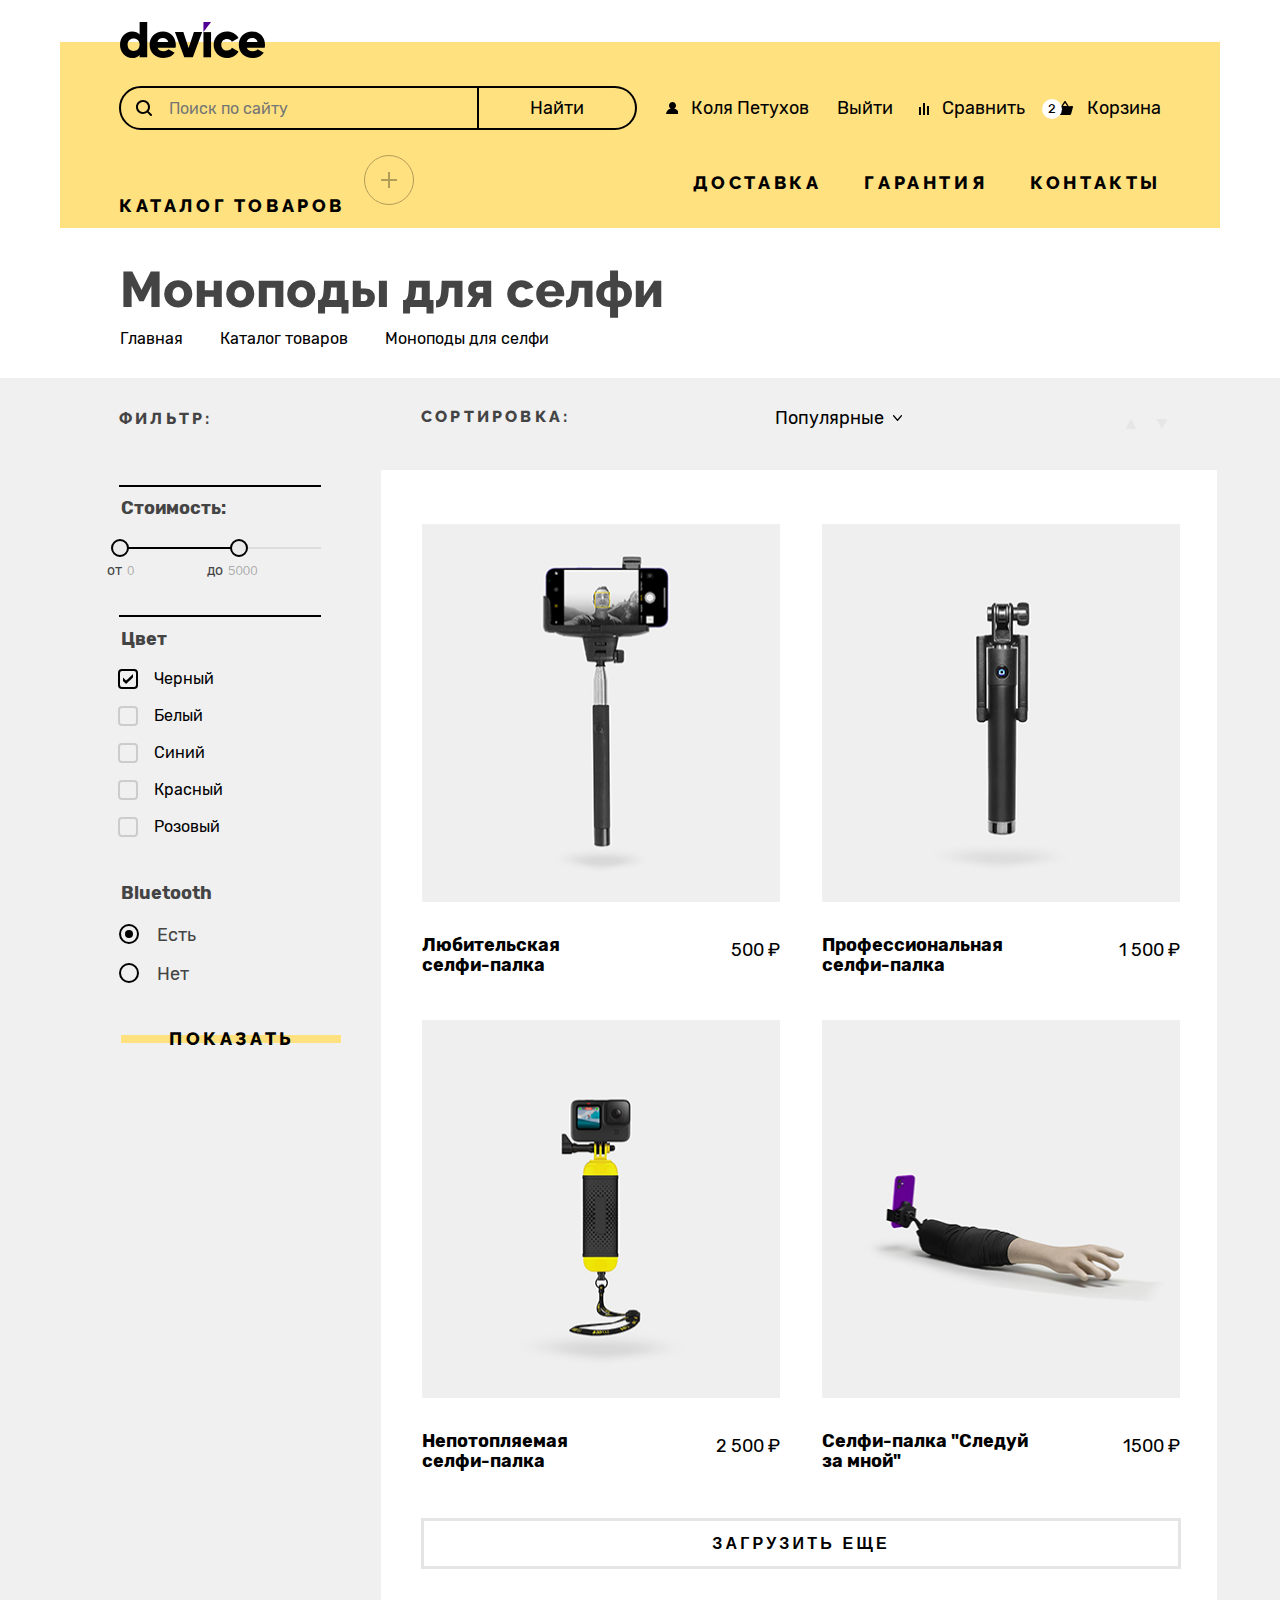
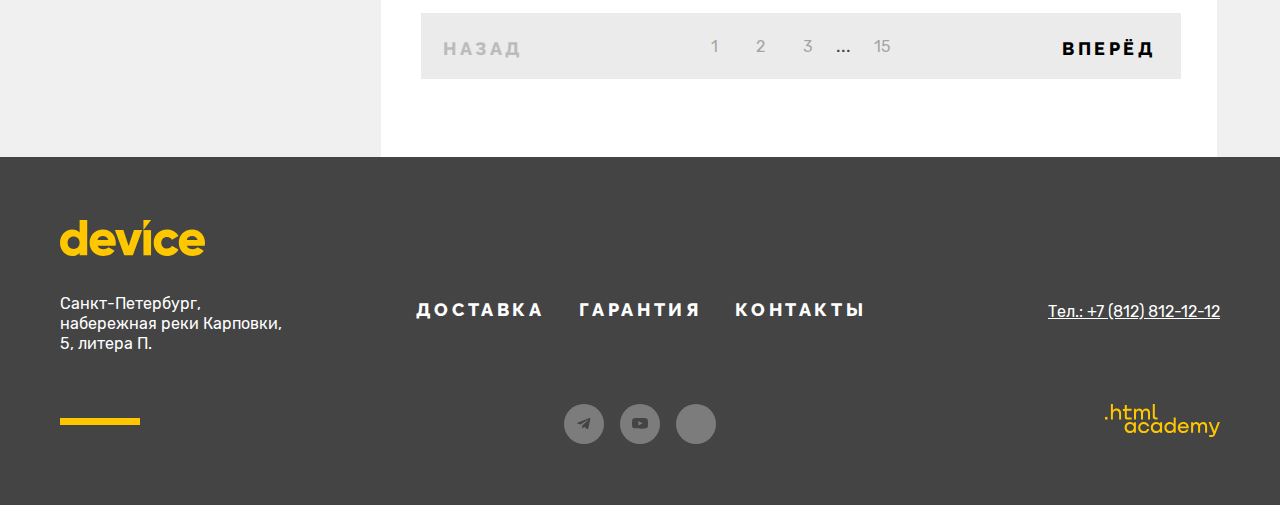
==== commit 0be2f157: "Catalog page Pixel Perfect" ====
--- a/catalog.html
+++ b/catalog.html
@@ -253,49 +253,49 @@
                 <ul class="product-cards-list">
                   <li class="product-cards-item">
                     <a class="product-link" href="#">
-                      <img src="../Device/images/sorting-catalog/amateur selfie stick.jpg"
-                        alt="Любительская селфи-палка" class="product-image" width="360" height="380">
+                      <img src="images/sorting-catalog/amateur selfie stick.jpg" alt="Любительская селфи-палка"
+                        class="product-image" width="360" height="380">
                       <div class="product-description">
                         <p class="product-name delivery-companies-font">Любительская<br>
                           селфи-палка
                         </p>
-                        <span class="product-price">500p</span>
+                        <span class="product-price">500 ₽</span>
                       </div>
                     </a>
                   </li>
                   <li class="product-cards-item">
                     <a class="product-link" href="#">
-                      <img src="../Device/images/sorting-catalog/selfie stick pro.jpg"
-                        alt="Профессиональная селфи-палка" class="product-image" width="360" height="380">
+                      <img src="images/sorting-catalog/selfie stick pro.jpg" alt="Профессиональная селфи-палка"
+                        class="product-image" width="360" height="380">
                       <div class="product-description">
                         <p class="product-name delivery-companies-font">Профессиональная<br>
                           селфи-палка
                         </p>
-                        <span class="product-price">1 500p</span>
+                        <span class="product-price">1 500 ₽</span>
                       </div>
                     </a>
                   </li>
                   <li class="product-cards-item">
                     <a class="product-link" href="#">
-                      <img src="../Device/images/sorting-catalog/waterproof selfie stick.jpg"
-                        alt="Любительская селфи-палка" class="product-image" width="360" height="380">
+                      <img src="images/sorting-catalog/waterproof selfie stick.jpg" alt="Любительская селфи-палка"
+                        class="product-image" width="360" height="380">
                       <div class="product-description">
                         <p class="product-name delivery-companies-font">Непотопляемая<br>
                           селфи-палка
                         </p>
-                        <span class="product-price">2 500p</span>
+                        <span class="product-price">2 500 ₽</span>
                       </div>
                     </a>
                   </li>
                   <li class="product-cards-item">
                     <a class="product-link" href="#">
-                      <img src="../Device/images/sorting-catalog/follow-me stick.jpg" alt="Любительская селфи-палка"
+                      <img src="images/sorting-catalog/follow-me stick.jpg" alt="Любительская селфи-палка"
                         class="product-image" width="360" height="380">
                       <div class="product-description">
                         <p class="product-name delivery-companies-font">Селфи-палка "Следуй<br> за мной"
                         </p>
                         <div class="product-price">
-                          <span>1500p</span>
+                          <span>1500 ₽</span>
                         </div>
                       </div>
                     </a>
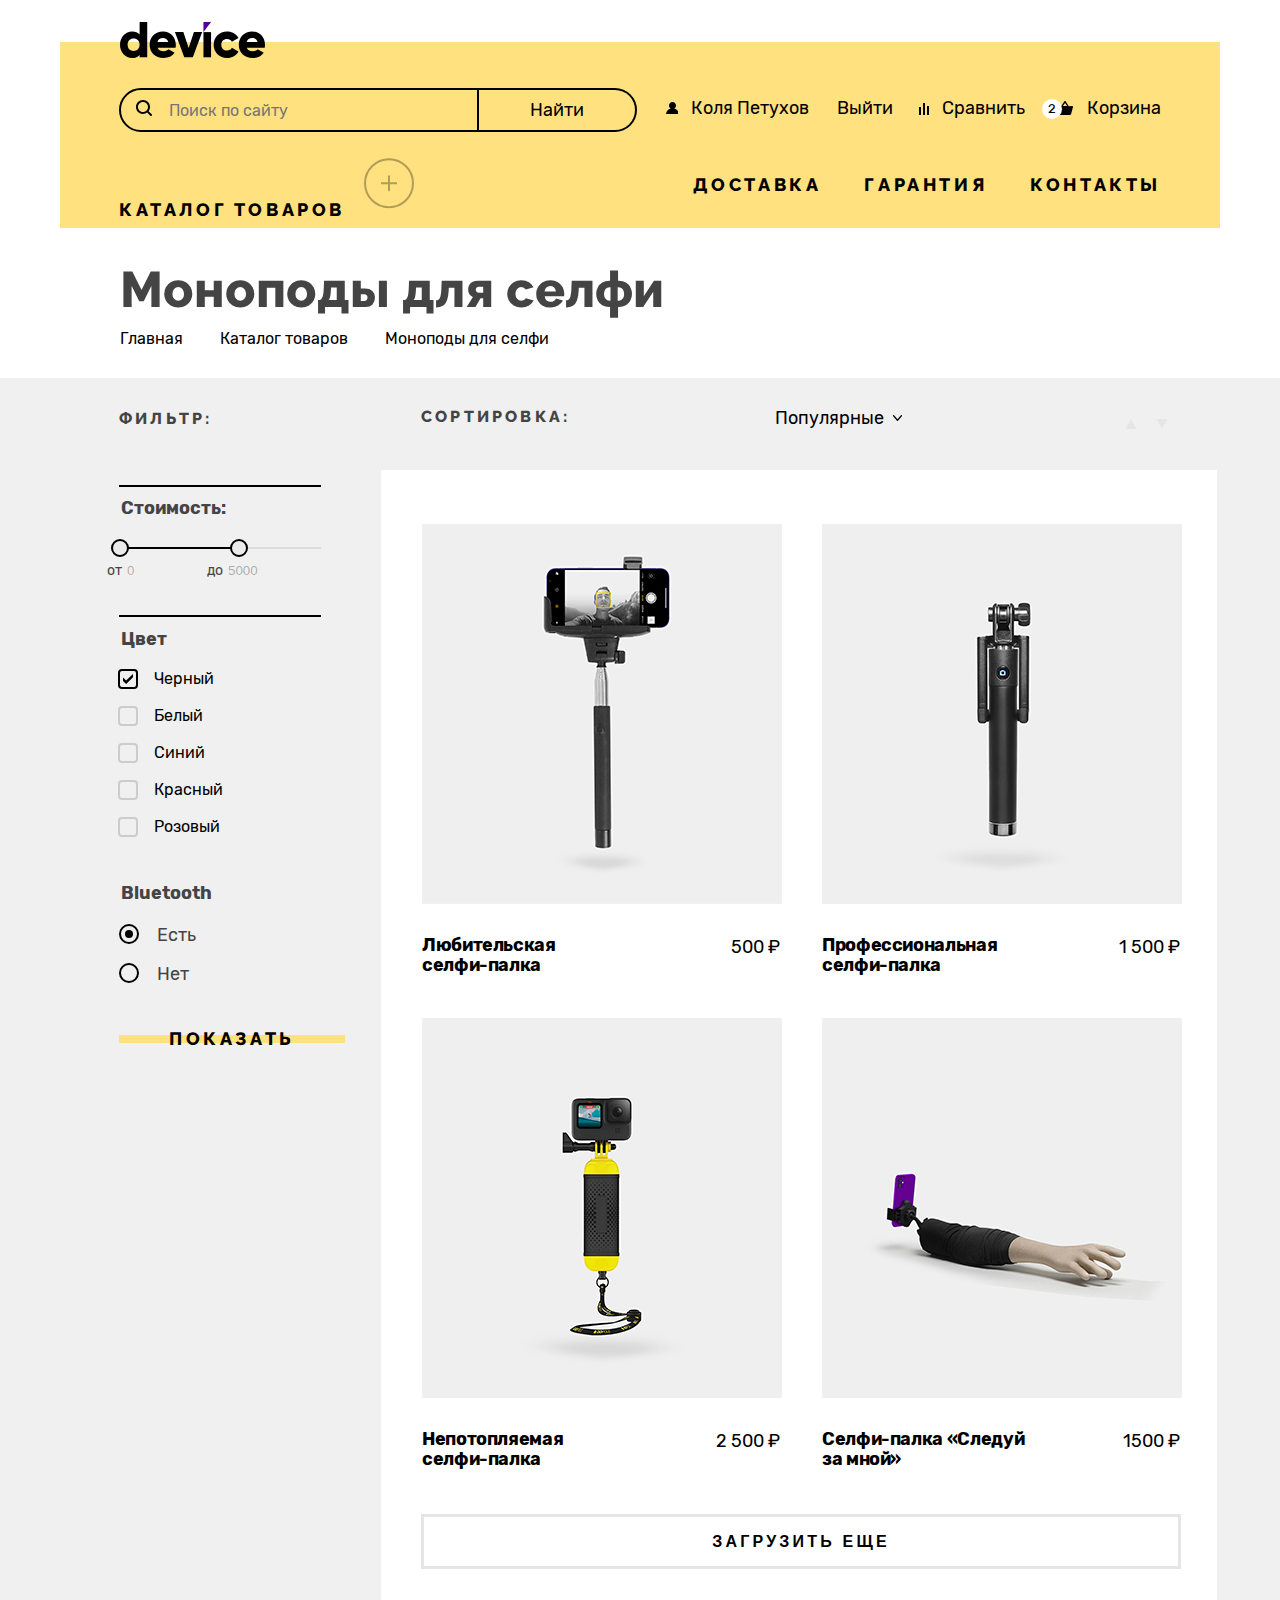
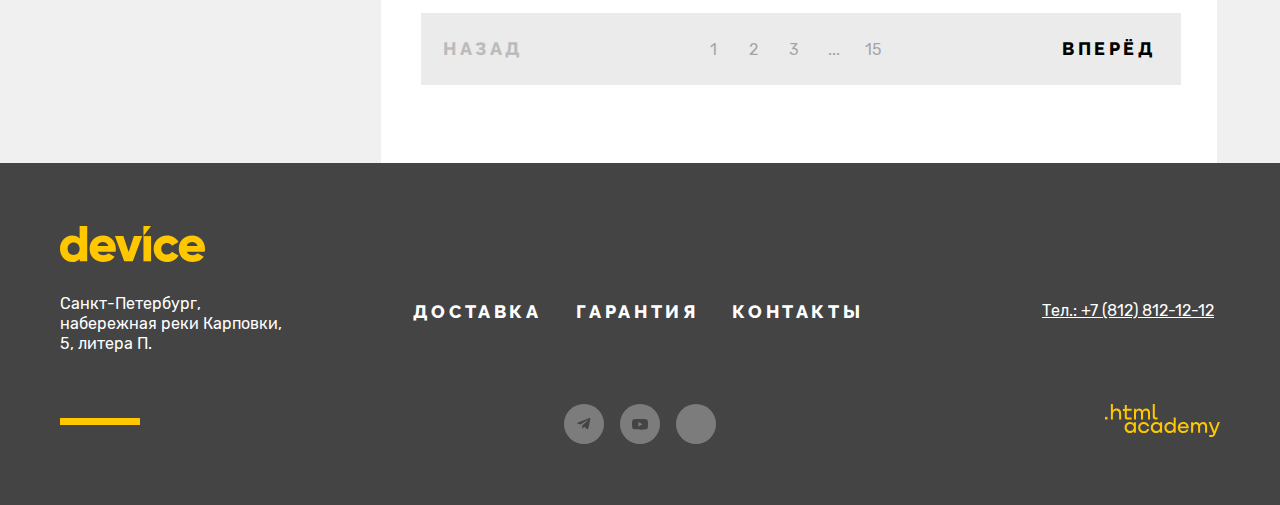
==== commit f3dee5ff: "Device ready to check" ====
--- a/catalog.html
+++ b/catalog.html
@@ -46,7 +46,7 @@
               <ul class="cart-purchases">
                 <li class="cart-item">
                   <a class="cart-item-link" href="#">
-                    <img src="./images/sorting-catalog/selfie-stick-amateur.png" alt="Любительская селфи-палка"
+                    <img src="./images/sorting-catalog/selfie-stick-amateur.jpg" alt="Любительская селфи-палка"
                       width="39" height="43">
                     <p class="cart-item-name">Любительская селфи-палка</p>
                   </a>
@@ -77,14 +77,41 @@
             <div class="main-menu-container">
               <div class="catalog-service-wrapper">
                 <div class="catalog-container">
-                  <a href="catalog.html" class="catalog-link buttons-links-font">
+                  <a href="#" class="catalog-link buttons-links-font">
                     Каталог товаров
                     <button class="catalog-link-button">
                       <span class="visually-hidden">Кнопка открытия каталога товаров</span>
                     </button>
                   </a>
+                  <div class="catalog-list-wrapper navigation-font">
+                    <ul class="catalog-list">
+                      <li class="catalog-item">
+                        <a href="catalog.html" class="catalog-link">Виртуальная реальность</a>
+                      </li>
+                      <li class="catalog-item">
+                        <a href="catalog.html" class="catalog-link">Моноподы для селфи</a>
+                      </li>
+
+                      <li class="catalog-item">
+                        <a href="catalog.html" class="catalog-link">Экшн-камеры</a>
+                      </li>
+                    </ul>
+                    <ul class="catalog-list">
+                      <li class="catalog-item">
+                        <a href="catalog.html" class="catalog-link">Фитнес-браслеты</a>
+                      </li>
+                      <li class="catalog-item">
+                        <a href="catalog.html" class="catalog-link">Умные часы</a>
+                      </li>
+                    </ul>
+                    <ul class="catalog-list">
+                      <li class="catalog-item">
+                        <a href="catalog.html" class="catalog-link">Квадрокоптеры</a>
+                      </li>
+                    </ul>
+                  </div>
                 </div>
-                <div>
+                <div class="catalog-service-menu">
                   <ul class="main-menu-list">
                     <li class="main-menu-item">
                       <a href="#" class="main-menu-link buttons-links-font">Доставка</a>
@@ -97,40 +124,6 @@
                     </li>
                   </ul>
                 </div>
-              </div>
-              <div class="catalog-list-wrapper visually-hidden navigation-font">
-
-                <ul class="catalog-list">
-                  <li class="catalog-item">
-                    <a href="catalog.html" class="catalog-link">Виртуальная реальность</a>
-                  </li>
-
-                  <li class="catalog-item">
-                    <a href="catalog.html" class="catalog-link">Моноподы для селфи</a>
-                  </li>
-
-                  <li class="catalog-item">
-                    <a href="catalog.html" class="catalog-link">Экшн-камеры</a>
-                  </li>
-                </ul>
-
-
-                <ul class="catalog-list">
-                  <li class="catalog-item">
-                    <a href="catalog.html" class="catalog-link">Фитнес-браслеты</a>
-                  </li>
-
-                  <li class="catalog-item">
-                    <a href="catalog.html" class="catalog-link">Умные часы</a>
-                  </li>
-                </ul>
-
-
-                <ul class="catalog-list">
-                  <li class="catalog-item">
-                    <a href="catalog.html" class="catalog-link">Квадрокоптеры</a>
-                  </li>
-                </ul>
               </div>
             </div>
           </nav>
@@ -224,8 +217,10 @@
                     </li>
                   </ul>
                 </fieldset>
-                <div class="filter-button-wrapper">
-                  <a class="filter-button buttons-links-font" type="submit">Показать</a>
+                <div>
+                  <a class="filter-button yellow-crossing-btn buttons-links-font" type="submit">
+                    <span class="yellow-crossing-btn-caption">Показать</span>
+                  </a>
                 </div>
               </form>
             </section>
@@ -252,50 +247,85 @@
               <div class="product-cards">
                 <ul class="product-cards-list">
                   <li class="product-cards-item">
-                    <a class="product-link" href="#">
-                      <img src="images/sorting-catalog/amateur selfie stick.jpg" alt="Любительская селфи-палка"
-                        class="product-image" width="360" height="380">
-                      <div class="product-description">
-                        <p class="product-name delivery-companies-font">Любительская<br>
-                          селфи-палка
-                        </p>
-                        <span class="product-price">500 ₽</span>
+                    <a class="product-link">
+                      <div class="product-link-content">
+                        <img src="images/sorting-catalog/selfie-stick-amateur.jpg" alt="Любительская селфи-палка"
+                          class="product-image" width="360" height="380" />
+                        <div class="product-description">
+                          <p class="product-name delivery-companies-font">Любительская<br>
+                            селфи-палка</p>
+                          <span class="product-price">500 ₽</span>
+                        </div>
+                      </div>
+                      <div class="product-link-details">
+                        <div class="product-link-details-btn yellow-crossing-btn buttons-links-font">
+                          <span class="yellow-crossing-btn-caption">
+                            Подробнее
+                          </span>
+                        </div>
                       </div>
                     </a>
                   </li>
                   <li class="product-cards-item">
                     <a class="product-link" href="#">
-                      <img src="images/sorting-catalog/selfie stick pro.jpg" alt="Профессиональная селфи-палка"
-                        class="product-image" width="360" height="380">
-                      <div class="product-description">
-                        <p class="product-name delivery-companies-font">Профессиональная<br>
-                          селфи-палка
-                        </p>
-                        <span class="product-price">1 500 ₽</span>
+                      <div class="product-link-content">
+                        <img src="images/sorting-catalog/selfie-stick-pro.jpg" alt="Профессиональная селфи-палка"
+                          class="product-image" width="360" height="380">
+                        <div class="product-description">
+                          <p class="product-name delivery-companies-font">Профессиональная<br>
+                            селфи-палка
+                          </p>
+                          <span class="product-price">1 500 ₽</span>
+                        </div>
+                      </div>
+                      <div class="product-link-details">
+                        <div class="product-link-details-btn yellow-crossing-btn buttons-links-font">
+                          <span class="yellow-crossing-btn-caption">
+                            Подробнее
+                          </span>
+                        </div>
                       </div>
                     </a>
                   </li>
                   <li class="product-cards-item">
                     <a class="product-link" href="#">
-                      <img src="images/sorting-catalog/waterproof selfie stick.jpg" alt="Любительская селфи-палка"
-                        class="product-image" width="360" height="380">
-                      <div class="product-description">
-                        <p class="product-name delivery-companies-font">Непотопляемая<br>
-                          селфи-палка
-                        </p>
-                        <span class="product-price">2 500 ₽</span>
+                      <div class="product-link-content">
+                        <img src="images/sorting-catalog/waterproof-selfie-stick.jpg" alt="Любительская селфи-палка"
+                          class="product-image" width="360" height="380">
+                        <div class="product-description">
+                          <p class="product-name delivery-companies-font">Непотопляемая<br>
+                            селфи-палка
+                          </p>
+                          <span class="product-price">2 500 ₽</span>
+                        </div>
+                      </div>
+                      <div class="product-link-details">
+                        <div class="product-link-details-btn yellow-crossing-btn buttons-links-font">
+                          <span class="yellow-crossing-btn-caption">
+                            Подробнее
+                          </span>
+                        </div>
                       </div>
                     </a>
                   </li>
                   <li class="product-cards-item">
                     <a class="product-link" href="#">
-                      <img src="images/sorting-catalog/follow-me stick.jpg" alt="Любительская селфи-палка"
-                        class="product-image" width="360" height="380">
-                      <div class="product-description">
-                        <p class="product-name delivery-companies-font">Селфи-палка "Следуй<br> за мной"
-                        </p>
-                        <div class="product-price">
-                          <span>1500 ₽</span>
+                      <div class="product-link-content">
+                        <img src="images/sorting-catalog/follow-me-stick.jpg" alt="Любительская селфи-палка"
+                          class="product-image" width="360" height="380">
+                        <div class="product-description">
+                          <p class="product-name delivery-companies-font">Селфи-палка «Следуй<br> за мной»
+                          </p>
+                          <div class="product-price">
+                            <span>1500 ₽</span>
+                          </div>
+                        </div>
+                      </div>
+                      <div class="product-link-details">
+                        <div class="product-link-details-btn yellow-crossing-btn buttons-links-font">
+                          <span class="yellow-crossing-btn-caption">
+                            Подробнее
+                          </span>
                         </div>
                       </div>
                     </a>
@@ -315,7 +345,7 @@
                       <a class="pagination-link" href="#">3</a>
                     </li>
                     <li class="pagination-item">
-                      <span>...</span>
+                      <span class="pagination-link">...</span>
                     </li>
                     <li class="pagination-item">
                       <a class="pagination-link" href="#">15</a>
--- a/styles/styles.css
+++ b/styles/styles.css
@@ -80,7 +80,11 @@
   line-height: 24px;
   letter-spacing: 0.2em;
   text-transform: uppercase;
-
+}
+
+.rare-goods-button {
+  color: black;
+  text-decoration: none;
 }
 
 .company-info-font {
@@ -95,7 +99,7 @@
   font-weight: 700;
   font-size: 18px;
   line-height: 20px;
-  letter-spacing: -2%;
+  letter-spacing: -0.02em;
 }
 
 .address-form-details-font {
@@ -157,7 +161,7 @@
 
 .header {
   position: relative;
-  z-index: 1;
+  z-index: 20;
 }
 
 .header-wrapper {
@@ -176,7 +180,7 @@
   position: absolute;
   top: 0;
   left: 0;
-  z-index: 0;
+  z-index: 1;
 }
 
 .nav-logo {
@@ -195,7 +199,7 @@
 }
 
 .navigation-form-container {
-  margin-top: -11px;
+  margin-top: -12px;
 }
 
 .user-menu-link,
@@ -304,27 +308,22 @@
   left: 0;
   padding: 1px 59px;
   top: 196px;
-}
-
-.catalog-list-wrapper::after {
-  content: "";
-  position: absolute;
-  background-image: url("../images/icons/01.svg");
-  width: 192px;
-  height: 130px;
-  right: 62px;
+  cursor: default;
+}
+
+.slider-text-title {
+  position: relative;
+  z-index: 20;
 }
 
 .catalog-link-button {
   position: relative;
   width: 50px;
-  height: 50px;
-  border: 1px solid #000000;
-  border-radius: 50%;
+  height: 51px;
+  border: none;
   padding: 0;
   margin: -6px;
   cursor: pointer;
-  opacity: 0.3;
   background-color: #FFE17F;
   transform: translateX(17px)translateY(-8px);
 }
@@ -335,12 +334,21 @@
   top: 50%;
   transform: translate(-50%, -50%);
   content: "";
-  background-image: url("../images/icons/plus.svg");
-  width: 16px;
-  height: 16px;
-  display: block;
-  margin: 0;
-  padding: 0;
+  background-image: url("../images/icons/circle-plus.svg");
+  width: 100%;
+  height: 100%;
+  display: block;
+  margin: 0;
+  padding: 0;
+  opacity: 0.3;
+}
+
+.catalog-list-wrapper {
+  display: none;
+}
+
+.catalog-link:hover .catalog-list-wrapper {
+  display: block;
 }
 
 .catalog-item {
@@ -356,13 +364,32 @@
   display: flex;
   margin-top: 38px;
   padding: 0;
-  gap: 43px;
+  column-gap: 43px;
   list-style-type: none;
+  max-width: 490px;
+  flex-wrap: wrap;
 }
 
 .catalog-container {
+  margin-top: 39px;
+  padding-right: 24px;
+  cursor: pointer;
+}
+
+.catalog-service-menu {
+  display: flex;
+  justify-content: flex-end;
   flex: 1;
-  margin-top: 39px;
+}
+
+.catalog-container:hover .catalog-link-button::before {
+  color: black;
+  opacity: 1;
+  background-image: url("../images/icons/circle-minus.svg");
+}
+
+.catalog-container:hover .catalog-list-wrapper {
+  display: flex;
 }
 
 .user-login {
@@ -373,6 +400,7 @@
 .form-search {
   box-sizing: border-box;
   display: flex;
+  margin-top:3px;
 }
 
 .form-search input {
@@ -439,14 +467,27 @@
 }
 
 .slider-image-container {
-  margin-top: -25px;
+  position: relative;
+  margin-top: -38px;
 }
 
 .slider-text-container {
+  position: relative;
   width: 560px;
-  height: 401px;
+  min-height: 401px;
   margin-left: 39px;
-  margin-top: 18px;
+  margin-top: 9px;
+}
+
+.slider-text-container::before {
+  content: "";
+  position: absolute;
+  background-image: url("../images/icons/01.svg");
+  width: 192px;
+  height: 130px;
+  right: 60px;
+  top: -9px;
+  z-index: -1;
 }
 
 .slider-text-title {
@@ -454,57 +495,83 @@
   margin-bottom: 28px;
 }
 
-.slider-link {
-  position: relative;
-  display: inline-block;
-  text-decoration: none;
-  color: black;
-  transform: translateX(38px)translateY(57px);
-  z-index: 30;
-}
-
-.slider-link::before {
-  content: "";
-  position: absolute;
-  width: 220px;
-  height: 8px;
-  background-color: #FFE17F;
-  z-index: -1;
-  left: -32px;
-  bottom: 6px;
+.slider-button {
+  top: 246px;
+  position: absolute;
+  background: none;
+  border: none;
+  background-repeat: no-repeat;
+  background-position: center;
+  width: 20px;
+  height: 60px;
+  padding: 0;
+  margin: 0;
+  cursor: pointer;
+}
+
+.slider-previous {
+  left: 0;
+  background-image: url('../images/icons/arrow-left.svg');
+  transform: translate(30px, -73px);
+}
+
+.slider-next {
+  left: 540px;
+  background-image: url('../images/icons/arrow-right.svg');
+  transform: translateY(-73px);
 }
 
 .details {
   display: flex;
   padding: 0;
-  margin-top: 77px;
+  margin-top: 50px;
+  flex-wrap: wrap;
 }
 
 .details-item {
   list-style-type: none;
-  margin-left: 21px;
+  margin-right: 21px;
 }
 
 .details-text {
   margin-bottom: 11px;
-}
-
-.details-item:first-child {
+  margin-top: 0;
+}
+
+.details-item:last-child {
   margin-left: 0;
 }
 
 .slider-description {
   margin: 0;
+  margin-bottom: 53px;
 }
 
 .slider-screen-wrapper {
   display: flex;
 }
 
+.slider-screen:nth-child(1) .slider-text-container::before {
+  background-image: url(../images/icons/01.svg);
+}
+
+.slider-screen:nth-child(2) .slider-text-container::before {
+  background-image: url(../images/icons/02.svg);
+  width: 224px;
+}
+
+.slider-screen:nth-child(3) .slider-text-container::before {
+  background-image: url(../images/icons/03.svg);
+  width: 230px;
+}
+
 .slider-list {
+  display: flex;
+  position: relative;
   list-style-type: none;
   margin: 0;
   padding: 0;
+  transition: transform 1s ease;
 }
 
 .slider-bullets {
@@ -513,7 +580,7 @@
   padding: 0;
   justify-content: center;
   list-style-type: none;
-  margin-top: -37px;
+  margin-top: -33px;
   margin-bottom: 61px;
 
 }
@@ -539,6 +606,191 @@
   background-color: #000000;
 }
 
+.cart-purchases {
+  list-style-type: none;
+  margin: 0;
+  padding: 0;
+}
+
+.purchases-total,
+.total-sum {
+  margin: 0;
+  padding: 0;
+  font-size: 16px;
+  line-height: 20px;
+  color: #ffffff;
+  font-weight: 400;
+}
+
+.purchases-total {
+  margin-right: auto;
+  width: 120px;
+}
+
+.total-sum {
+  margin-left: auto;
+  width: 150px;
+  text-align: right;
+}
+
+.cart-item {
+  display: flex;
+  justify-content: space-between;
+  margin-bottom: 40px;
+}
+
+.cart-item:last-child {
+  margin-bottom: 32px;
+}
+
+.popover-image {
+  max-width: 100%;
+  height: 100%;
+  display: block;
+}
+
+.cart-item-remove {
+  padding: 0;
+  margin: 0;
+  border: none;
+  width: 10px;
+  height: 10px;
+  background-color: transparent;
+  position: relative;
+  background-image: url("../images/icons/popover-button-remove.svg");
+  background-repeat: no-repeat;
+  background-position: center center;
+}
+
+.cart-item-remove:hover {
+  opacity: 0.6;
+}
+
+.cart-item-remove:focus {
+  outline: 2px solid #af4fff;
+  outline-offset: 4px;
+}
+
+.cart-item-remove:active {
+  opacity: 0.3;
+  outline: none;
+}
+
+.popover-item-link {
+  display: flex;
+  flex-wrap: wrap;
+  column-gap: 23px;
+  text-decoration: none;
+  color: #ffffff;
+  font-size: 16px;
+  line-height: 20px;
+}
+
+.popover-item-link:hover {
+  opacity: 0.6;
+}
+
+.popover-item-link:focus {
+  outline: 2px solid #af4fff;
+  outline-offset: 2px;
+}
+
+.popover-item-link:active {
+  opacity: 0.3;
+  outline: none;
+}
+
+.cart-item-name {
+  font-size: 16px;
+  line-height: 20px;
+  width: 172px;
+  margin: 0;
+  padding: 0;
+  font-weight: 400;
+  text-decoration: none;
+  color: #FFFFFF;
+}
+
+.total-cost {
+  display: flex;
+  flex-wrap: wrap;
+  margin-bottom: 32px;
+}
+
+.open-cart {
+  display: block;
+  padding: 14px 21px 14px 25px;
+  text-decoration: none;
+  color: #000000;
+  background-color: #ffffff;
+  font-family: "Raleway", sans-serif;
+  font-size: 18px;
+  line-height: 21px;
+  text-transform: uppercase;
+  letter-spacing: 0.2em;
+  margin-bottom: 5px;
+}
+
+.open-cart:hover {
+  background-color: #ffe17f;
+}
+
+.open-cart:focus {
+  outline: 2px solid #af4fff;
+  outline-offset: 2px;
+}
+
+.open-cart:active {
+  background-color: #ffe17f;
+  color: rgba(0, 0, 0, 0.3);
+  outline: none;
+}
+
+.user-cart {
+  position: relative;
+}
+
+.popover {
+  position: absolute;
+  right: -75px;
+  top: 100%;
+  z-index: 5;
+  display: none;
+  padding-top: 8px;
+}
+
+.popover-wrapper {
+  width: 320px;
+  padding: 20px 20px 15px 20px;
+  font-size: 16px;
+  line-height: 20px;
+  color: #ffffff;
+  font-weight: 400;
+  background-color: #000000;
+  min-height: 300px;
+  position: relative;
+}
+
+.popover-wrapper::before {
+  content: "";
+  display: block;
+  width: 14px;
+  height: 6px;
+  background-image: url("../images/popover-triangle.svg");
+  background-repeat: no-repeat;
+  background-position: center center;
+  position: absolute;
+  top: -8px;
+  right: 59px;
+  padding: 0 100px 10px 100px;
+}
+
+.user-cart:hover .popover,
+.user-cart:focus-within .popover,
+.user-cart:active .popover {
+  display: block;
+}
+
 /*Gadgets*/
 
 .gadgets-list {
@@ -546,8 +798,10 @@
   margin: 0;
   width: 100%;
   list-style-type: none;
-  display: flex;
-  justify-content: space-between;
+  display: grid;
+  grid-template-columns: 160px 160px 160px 160px 160px 160px;
+  column-gap: 40px;
+  flex-wrap: wrap;
 }
 
 .gadgets {
@@ -561,6 +815,7 @@
 }
 
 .gadget-details {
+  display: block;
   text-decoration: none;
 }
 
@@ -569,6 +824,18 @@
   background-color: #FFE17F;
 }
 
+.gadget-details:hover .gadget-details-image {
+  background-color: #FFC700;
+}
+
+.gadget-details:active {
+  opacity: 0.3;
+}
+
+.gadget-details:focus {
+  outline: 2px solid #AF4FFF;
+}
+
 .gadget-vr {
   background-image: url('../images/index-catalog-images/vr-glasses.svg');
 }
@@ -582,24 +849,25 @@
 }
 
 .gadget-bracelet {
-  background-image: url("../images/index-catalog-images/fitness-watches.png");
+  background-image: url("../images/index-catalog-images/fitness-watches.svg");
 }
 
 .gadget-watch {
-  background-image: url("../images/index-catalog-images/smartwatches.png");
+  background-image: url("../images/index-catalog-images/smartwatches.svg");
 }
 
 .gadget-quadrocopter {
-  background-image: url("..//images/index-catalog-images/quadrocopter.png");
+  background-image: url("..//images/index-catalog-images/quadrocopter.svg");
 }
 
 .gadgets-description {
   margin: 0;
-  margin-top: 32px;
+  margin-top: 33px;
   font-size: 18px;
   line-height: 24px;
   font-weight: 800;
   color: black;
+  letter-spacing: -0.02em;
 }
 
 /*Services*/
@@ -615,10 +883,10 @@
   width: 1160px;
   margin: 0 auto;
   position: relative;
-  z-index:1;
-}
-
-.service-screen::before {
+  z-index: 1;
+}
+
+.service-delivery::before {
   content: "";
   position: absolute;
   background-image: url("../images/icons/delivery.svg");
@@ -630,7 +898,15 @@
 }
 
 .service-screen-item-title {
-  margin-top: 43px;
+  margin-top: 46px;
+}
+
+.service-screen-item {
+  display: none;
+}
+
+.service-screen-item-active {
+  display: block;
 }
 
 .services-list {
@@ -639,14 +915,14 @@
   flex-direction: column;
   align-items: flex-start;
   list-style-type: none;
-  justify-content: center;
   width: 287px;
-  padding: 24px 64px 0 16px;
+  padding: 36px 0 0 0;
   margin-bottom: -2px;
+  margin-right: 79px;
 }
 
 .service-screen .titles-font {
- margin-bottom: 34px;
+  margin-bottom: 32px;
 }
 
 .service-screen {
@@ -657,13 +933,16 @@
   list-style-type: none;
   align-items: flex-start;
   padding: 0 208px 0 37px;
-  z-index:5;
+  z-index: 5;
 }
 
 .services-list-item {
-  margin-bottom: 53px;
+  display: flex;
+  align-items: center;
+  margin-bottom: 34px;
   position: relative;
   z-index: 3;
+  height: 41px;
 }
 
 .services-list-item:last-child {
@@ -678,31 +957,56 @@
   background-color: #FFFFFF;
 }
 
-.services-list-item:not(:first-child)::before {
-  content: "";
-  position: absolute;
+.services-link {
+  display: flex;
+  justify-content: center;
+  align-items: center;
   width: 160px;
-  height: 10px;
+  cursor: pointer;
+  text-decoration: none;
+  color: black;
+  height: 100%;
+}
+
+.services-link:not(.services-link-active)::before {
+  content: "";
+  position: absolute;
+  width: 160px;
+  height: 8px;
   background-color: #FFE17F;
-  left: -16px;
-  bottom: 3px;
-  z-index:-1;
-
-}
-
-.services-list-item-active {
-  position: relative;
-}
-
-.services-list-item-active::before {
-  content: "";
-  position: absolute;
-  width: 281px;
-  height: 41px;
+  z-index: -1;
+  top: 50%;
+  transform: translateY(-50%);
+  transition: height 0.2s ease;
+}
+
+.services-link:hover::before {
+  height: 100%;
+}
+
+.services-link-active {
+  position: relative;
+  color: #FFE17F;
+  display: flex;
+  justify-content: flex-start;
+  align-items: center;
+  width: 262px;
   background-color: #000000;
-  left: -16px;
-  bottom: -8px;
-  z-index:-1;
+  z-index: -1;
+  padding-left: 18px;
+  height: 100%;
+  transition-property: padding, width;
+  transition-duration: 0.2s;
+  transition-timing-function: ease;
+}
+
+.services-link-active:hover {
+  padding-left: 65px;
+  width: 215px;
+}
+
+.services-link:focus {
+  outline: 2px solid #AF4FFF;
 }
 
 .services-list::before {
@@ -712,16 +1016,36 @@
   height: 320px;
   left: 280px;
   background-color: #000000;
-  z-index:2;
-}
-
-.services-link-active {
-  color: #FFE17F;
+  z-index: 2;
+  top: -30px;
+}
+
+.service-guarantee::before {
+  content: "";
+  position: absolute;
+  background-image: url(../images/icons/Guarantee.svg);
+  background-repeat: no-repeat;
+  width: 171px;
+  height: 195px;
+  right: 55px;
+  top: 46px;
+}
+
+.service-credit::before {
+  content: "";
+  position: absolute;
+  background-image: url(../images/icons/Credit.svg);
+  background-repeat: no-repeat;
+  width: 156px;
+  height: 188px;
+  right: 44px;
+  top: 25px;
 }
 
 /*Rare-goods*/
 
 .rare-goods {
+  cursor: pointer;
   width: 1160px;
   margin: 0 auto;
   display: flex;
@@ -731,19 +1055,24 @@
   min-height: 100px;
   position: relative;
   background-color: #F0F0F0;
-}
-
-.rare-goods::before {
+  text-decoration: none;
+}
+
+.rare-goods-button::before {
   content: "";
   position: absolute;
   display: block;
   width: 125px;
   height: 100px;
-  background-image: url("../images/icons/lorry.png");
+  background-image: url("../images/icons/lorry.svg");
+  background-repeat: no-repeat;
+  background-position: center;
+  background-color: #FFE17F;
   left: 0;
-}
-
-.rare-goods::after {
+  top:0;
+}
+
+.rare-goods-button::after {
   content: "";
   position: absolute;
   display: block;
@@ -751,7 +1080,492 @@
   height: 40px;
   background-image: url("../images/icons/info-button.svg");
   right: 43px;
-}
+  top:50%;
+  transform: translateY(-50%);
+  opacity: 0.5;
+}
+
+.rare-goods:hover .rare-goods-button::before {
+  background-color: #FFCC33;
+}
+
+.rare-goods:hover .rare-goods-button::after {
+  opacity: 1;
+}
+
+.rare-goods:focus {
+  outline: 2px solid #AF4FFF;
+}
+
+.rare-goods:active {
+  opacity: 0.3;
+}
+
+/*Modal-window*/
+
+.modal-container {
+  position: fixed;
+  background-color: rgba(240, 240, 240, 0.9);
+  top: 0;
+  left: 0;
+  width: 100%;
+  height: 100%;
+  z-index: 20;
+  display: flex;
+  justify-content: center;
+  align-items: flex-start;
+}
+
+.modal {
+  border: 10px solid #000000;
+  padding: 61px 71px;
+  min-width: 920px;
+  background-color: #ffffff;
+}
+
+.modal-title-wrapper {
+  display: flex;
+  align-items: flex-start;
+  margin-bottom: 40px;
+  align-self: stretch;
+  justify-content: space-between;
+}
+
+.modal-title {
+  font-family: "Raleway", sans-serif;
+  font-size: 50px;
+  line-height: 50px;
+  color: #000000;
+  font-weight: 800;
+  margin: 0;
+  padding: 0;
+}
+
+.modal-input-label {
+  font-weight: 700;
+  font-size: 18px;
+  line-height: 20px;
+  color: #000000;
+  margin-bottom: 14px;
+}
+
+.modal-button {
+  margin: 0;
+  padding: 0;
+  min-width: 26px;
+  min-height: 26px;
+  border: none;
+  background-image: url("../images/icons/close-cross.svg");
+  background-repeat: no-repeat;
+  background-position: center center;
+  background-color: transparent;
+  margin-top: 10px;
+  cursor: pointer;
+}
+
+.modal-button:hover {
+  opacity: 0.6;
+}
+
+.modal-button:focus {
+  outline: 2px solid #AF4FFF;
+  outline-offset: 2px;
+}
+
+.modal-button:active {
+  opacity: 0.3;
+  outline: none;
+}
+
+.name-input {
+  margin: 0;
+  padding: 20px 55px 20px 20px;
+  color: #000000;
+}
+
+.modal-envelope-label {
+  position: relative;
+}
+
+.modal-envelope-label::after {
+  content: "";
+  display: block;
+  width: 15px;
+  height: 12px;
+  background-image: url("../images/icons/envelope.svg");
+  position: absolute;
+  bottom: -50px;
+  right: 19px;
+  background-repeat: no-repeat;
+  background-position: center;
+}
+
+.modal-person-label {
+  position: relative;
+}
+
+.modal-person-label::after {
+  content: "";
+  display: block;
+  width: 15px;
+  height: 12px;
+  background-image: url("../images/icons/person.svg");
+  position: absolute;
+  bottom: -50px;
+  right: 19px;
+  background-repeat: no-repeat;
+  background-position: center;
+}
+
+
+
+.must-deliver-input:placeholder-shown,
+.name-input:placeholder-shown {
+  background-color: #F0F0F0;
+  border: none;
+  font-family: inherit;
+  font-size: 16px;
+  line-height: 20px;
+  font-weight: 400;
+  color: rgba(0, 0, 0, 0.3);
+}
+
+.must-deliver-input:not(:placeholder-shown),
+.name-input:not(:placeholder-shown) {
+  font-family: inherit;
+  font-size: 16px;
+  line-height: 20px;
+  font-weight: 400;
+  color: #000000;
+  background-color: #F0F0F0;
+  outline: none;
+  border: none;
+}
+
+.plus-button,
+.minus-button {
+  padding: 0;
+  margin: 0;
+  border: none;
+  width: 60px;
+  min-height: 60px;
+  background-color: #F0F0F0;
+  cursor: pointer;
+  position: relative;
+}
+
+.quantity-input:hover,
+.minus-button:hover,
+.plus-button:hover {
+  background-color: #EBEBEB;
+}
+
+.minus-button:hover.minus-button::before,
+.plus-button:hover.plus-button::before {
+  opacity: 0.6;
+}
+
+.plus-button:focus,
+.minus-button:focus {
+  outline: 2px solid #AF4FFF;
+  background-color: #EBEBEB;
+
+}
+
+.quantity-input:focus {
+  border: none;
+  outline: 2px solid #AF4FFF;
+  background-color: #EBEBEB;
+  outline-offset: -2px;
+
+}
+
+
+.minus-button:active.minus-button::before,
+.plus-button:active.plus-button::before {
+  background-color: #F0F0F0;
+  opacity: 0.3;
+  outline: none;
+}
+
+.minus-button:active,
+.plus-button:active,
+.quantity-input:active {
+  background-color: #F0F0F0;
+  opacity: 0.3;
+  outline: none;
+}
+
+
+.minus-button:focus-visible,
+.plus-button:focus-visible,
+.quantity-input:focus-visible {
+  outline-offset: -2px;
+}
+
+.quantity-input:disabled,
+.minus-button:disabled,
+.plus-button:disabled {
+  opacity: 0.3;
+}
+
+.minus-button:disabled.minus-button::before,
+.plus-button:disabled.plus-button::before {
+  opacity: 0.3;
+}
+
+.plus-button::before {
+  content: "";
+  display: block;
+  width: 16px;
+  height: 16px;
+  background-image: url("../images/icons/modal-plus.svg");
+  background-repeat: no-repeat;
+  background-position: center center;
+  position: absolute;
+  top: calc(50% - 8px);
+  left: calc(50% - 8px);
+}
+
+.minus-button::before {
+  content: "";
+  display: block;
+  width: 16px;
+  height: 16px;
+  background-image: url("../images/icons/modal-minus.svg");
+  background-repeat: no-repeat;
+  background-position: center center;
+  position: absolute;
+  top: calc(50% - 8px);
+  left: calc(50% - 8px);
+}
+
+.modal-input-label {
+  display: block;
+}
+
+.modal-form {
+  display: grid;
+  grid-template-columns: 200px 160px 40px 140px 40px 180px;
+  grid-template-rows: repeat(3, min-content);
+  row-gap: 42px;
+}
+
+.modal-name {
+  grid-column: 1/3;
+  grid-row: 1/2;
+  display: flex;
+  flex-direction: column;
+}
+
+.modal-email {
+  grid-column: 4/7;
+  display: flex;
+  flex-direction: column;
+}
+
+.must-deliver-wrapper {
+  grid-column: 1/5;
+  display: flex;
+  flex-direction: column;
+}
+
+.must-deliver-label {
+  font-size: 18px;
+  line-height: 20px;
+  font-weight: 700;
+  margin-bottom: 14px;
+}
+
+.must-deliver-input {
+  margin: 0;
+  padding: 20px 55px 20px 20px;
+  color: #000000;
+}
+
+.modal-buttons-wrapper {
+  grid-column: 6/7;
+  display: flex;
+  flex-direction: column;
+  position: relative;
+}
+
+.tooltip:hover > .tooltip-text {
+  display: block;
+}
+
+.tooltip:focus {
+  border: none;
+  outline: none;
+}
+
+.tooltip:focus > .tooltip-text {
+  display: block;
+  border: none;
+}
+
+.quantity-label {
+  font-size: 18px;
+  line-height: 20px;
+  font-weight: 700;
+  margin-bottom: 14px;
+  position: relative;
+}
+
+.tooltip {
+  padding: 0;
+  border: none;
+  margin: 0;
+  display: inline-block;
+  width: 26px;
+  height: 26px;
+  background-color: #FFE17F;
+  border-radius: 13px;
+  background-image: url("../images/icons/info.svg");
+  background-repeat: no-repeat;
+  background-position: center center;
+  cursor: pointer;
+  position: absolute;
+  right: 32px;
+  top: -5px;
+}
+
+
+.quantity-input {
+  margin: 0;
+  padding: 0;
+  border: none;
+  width: 60px;
+  appearance: none;
+  text-align: center;
+  background-color: #F0F0F0;
+  font-family: inherit;
+  font-size: 16px;
+  line-height: 20px;
+  color: #000000;
+  font-weight: 400;
+  flex-shrink: 0;
+}
+
+.tooltip-text {
+  display: none;
+  margin: 0;
+  padding: 0;
+  width: 200px;
+  padding: 19px 17px 19px 20px;
+  position: absolute;
+  background-color: #000000;
+  color: #ffffff;
+  z-index: 1;
+}
+
+.modal-buttons {
+  display: flex;
+}
+
+.send-button-wrapper {
+  display: flex;
+  flex-wrap: wrap;
+}
+
+.modal-content {
+  display: flex;
+  flex-direction: column;
+  flex-wrap: wrap;
+  justify-content: center;
+  align-items: center;
+}
+
+.modal-form-button {
+  margin: 0;
+  min-width: 200px;
+  font-size: 18px;
+  line-height: 21px;
+  color: #000000;
+  font-family: "Raleway", sans-serif;
+  font-weight: 800;
+  letter-spacing: 0.2em;
+  text-transform: uppercase;
+  border: none;
+  background-color: transparent;
+  position: relative;
+  z-index: 3;
+  padding: 10px 0;
+}
+
+.modal-form-button::before {
+  content: "";
+  display: block;
+  background-color: #FFE17F;
+  height: 8px;
+  position: absolute;
+  width: 100%;
+  top: calc(50% - 4px);
+  z-index: -1;
+}
+
+.modal-form-button:hover {
+  background-color: #FFE17F;
+}
+
+.modal-form-button:focus {
+  outline: 2px solid #AF4FFF;
+}
+
+.modal-form-button:active {
+  background-color: #FFCC33;
+  outline: none;
+}
+
+.modal-form-button:active.modal-form-button::before {
+  display: none;
+}
+
+.modal-form-button:disabled {
+  opacity: 0.3;
+}
+
+
+.modal-container-close {
+  display: none;
+}
+
+
+.link:hover {
+  background-color: #FFE17F;
+}
+
+.link:focus {
+  outline: 2px solid #AF4FFF;
+}
+
+.link:active {
+  background-color: #FFCC33;
+  outline: none;
+  border: none;
+}
+
+.link:active.service-list-link::before {
+  display: none;
+}
+
+.link-disabled {
+  opacity: 0.3;
+}
+
+.input-error {
+  outline: 2px solid #FF3D3D;
+}
+
+
+.input-error-address {
+  display: inline-block;
+  font-size: 14px;
+  line-height: 20px;
+  color: #FF3D3D;
+}
+
+
 
 /*About-company*/
 
@@ -800,28 +1614,24 @@
   margin-bottom: 31px;
   padding-left: 24px;
   padding: 0;
-  margin-left: 17px;
+  margin-left: 22px;
+}
+
+.delivery-companies-item-caption {
+  padding-left: 17px;
 }
 
 .company-info-details {
-  margin-left: 23px;
-  position: relative;
+  position: relative;
+}
+
+.company-info-details.yellow-crossing-btn {
+  padding: 0 23px;
 }
 
 .delivery-companies-item::marker {
   color: #FFC700;
   font-size: 25px;
-}
-
-.company-info-details::before{
-  content: "";
-  position: absolute;
-  width: 267px;
-  height: 8px;
-  background-color: #FFE17F;
-  z-index: -1;
-  left: -21px;
-  bottom: 6px;
 }
 
 /* Company-contacts*/
@@ -856,7 +1666,6 @@
 }
 
 .contact-us-button {
-  margin-left: 36px;
   position: relative;
 }
 
@@ -887,11 +1696,10 @@
 .subscription {
   background-color: #EBEBEB;
   min-height: 421px;
-  margin-top: 111px;
   display: flex;
   box-sizing: border-box;
   padding: 116px 11px 9px;
-  margin-top: 75px;
+  margin-top: 68px;
   padding-top: 23px;
   padding-left: 27px;
 }
@@ -914,12 +1722,13 @@
 .subscription-form-container {
   display: flex;
   margin-top: 89px;
+  margin-bottom: 47px;
 }
 
 .subscription-field {
   display: flex;
   margin-right: 221px;
-
+  height: 57px;
 }
 
 .field {
@@ -962,9 +1771,9 @@
 }
 
 .free-subscription-text::before {
-  content:"";
-  position: absolute;
-  background-image: url("..//images/icons/tick.png");
+  content: "";
+  position: absolute;
+  background-image: url("..//images/icons/green-tick.png");
   width: 14px;
   height: 14px;
   right: 146px;
@@ -981,6 +1790,7 @@
 .footer-logo {
   margin-bottom: 7px;
 }
+
 .footer-wrapper-upper {
   display: flex;
   justify-content: space-between;
@@ -1006,6 +1816,8 @@
   display: flex;
   list-style-type: none;
   column-gap: 16px;
+  max-width: 615px;
+  flex-wrap: wrap;
 }
 
 .footer-social-link {
@@ -1034,13 +1846,13 @@
   list-style-type: none;
   padding-left: 0;
   margin-left: -65px;
-  margin-top: 27px;
-
+  margin-top: 23px;
+  max-width: 615px;
 }
 
 .footer-services-link {
   text-decoration: none;
-  color:#FFFFFF;
+  color: #FFFFFF;
 }
 
 .tel-link {
@@ -1054,21 +1866,21 @@
 }
 
 .telegram::before {
-  content:"";
+  content: "";
   background-image: url("..//images/social/telegram.svg");
   background-repeat: no-repeat;
   background-position: center center;
 }
 
 .youtube::before {
-  content:"";
+  content: "";
   background-image: url("..//images/social/youtube.svg");
   background-repeat: no-repeat;
   background-position: center center;
 }
 
 .twitter::before {
-  content:"";
+  content: "";
   background-image: url("..//images/social/twitter.svg");
   background-repeat: no-repeat;
   background-position: center center;
@@ -1082,7 +1894,7 @@
   color: #FFFFFF;
   font-style: normal;
   width: 239px;
-  margin-top: 22px;
+  margin-top: 15px;
 }
 
 .footer-address::after {
@@ -1095,7 +1907,8 @@
 }
 
 .tel-link-wrapper {
-  margin-top: 24px;
+  margin-top: 17px;
+  width:178px;
 }
 
 .site-link-wrapper {
@@ -1126,6 +1939,7 @@
   display: flex;
   list-style-type: none;
   padding: 0;
+  flex-wrap: wrap;
 }
 
 .breadcrumbs-list-item {
@@ -1170,7 +1984,8 @@
   padding: 0;
 }
 
-.filter-heading, .product-sorting-heading {
+.filter-heading,
+.product-sorting-heading {
   font-family: "Raleway", sans-serif;
   font-weight: 800;
   font-size: 16px;
@@ -1232,7 +2047,8 @@
   top: -8px;
 }
 
-.from-label, .to-label {
+.from-label,
+.to-label {
   font-family: "Rubik", sans-serif;
   font-weight: 400;
   font-size: 14px;
@@ -1284,13 +2100,13 @@
 
 .filter-input:checked + .color-label::before {
   content: "";
-  background-image: url("../images/icons/tick.png");
+  background-image: url("../images/icons/tick.svg");
   background-repeat: no-repeat;
   background-position: center center;
   border-color: #000000;
 }
 
-.color-label::before{
+.color-label::before {
   content: "";
   display: inline-block;
   width: 20px;
@@ -1333,8 +2149,8 @@
   margin-bottom: 9px;
 }
 
-.filter-form-bluetooth{
-  margin-bottom: 17px;
+.filter-form-bluetooth {
+  margin-bottom: 12px;
 }
 
 .bluetooth-heading {
@@ -1353,7 +2169,7 @@
   position: relative;
 }
 
-.radio-input:checked+ .radio-label::after {
+.radio-input:checked + .radio-label::after {
   content: "";
   display: block;
   width: 8px;
@@ -1382,7 +2198,6 @@
   display: inline-block;
   text-decoration: none;
   color: black;
-  left: 50px;
   z-index: 1;
 }
 
@@ -1396,6 +2211,10 @@
   z-index: -1;
   left: -48px;
   bottom: 6px;
+}
+
+.filter-button.yellow-crossing-btn {
+  padding: 0 50px;
 }
 
 .sorting-wrapper {
@@ -1431,7 +2250,7 @@
   justify-self: end;
 }
 
-.sort-up{
+.sort-up {
   display: block;
   box-sizing: content-box;
   width: 11px;
@@ -1479,23 +2298,31 @@
 }
 
 .product-link {
+  position: relative;
   text-decoration: none;
   display: block;
   padding: 1px;
   color: #000000;
 }
 
+.product-link:hover .product-link-details {
+  display: flex;
+}
+
+.product-link:hover .product-link-content {
+  opacity: 0.5;
+}
+
 .product-image {
   display: block;
-  margin-bottom: 33px;
-  max-width: 100%;
+  margin-bottom: 28px;
   height: 100%;
 }
 
 .product-name {
   margin: 0;
-  padding: 0;
-  padding-bottom: 2px;
+  padding: 3px 0 0 0;
+  max-width: 300px;
 }
 
 .cards-button {
@@ -1506,7 +2333,7 @@
   letter-spacing: 0.2em;
   text-decoration: none;
   color: #000000;
-  padding: 13px;
+  padding: 15px;
   text-align: center;
   text-transform: uppercase;
   border: 3px solid #E5E5E5;
@@ -1516,6 +2343,7 @@
   display: grid;
   grid-template-columns: 130px 1fr 130px;
   background-color: #EBEBEB;
+  margin-top: 0;
 }
 
 .pagination {
@@ -1524,7 +2352,8 @@
   list-style-type: none;
   justify-content: center;
   padding: 0;
-  column-gap: 8px;
+  width: 275px;
+  margin: 17px auto 15px 105px;
 }
 
 .pagination-list-item {
@@ -1536,7 +2365,8 @@
   opacity: 0.2;
 }
 
-.button-previous, .button-next {
+.button-previous,
+.button-next {
   font-family: "Raleway", sans-serif;
   text-decoration: none;
   line-height: 21px;
@@ -1548,8 +2378,381 @@
 .pagination-link {
   text-decoration: none;
   opacity: 0.3;
-  padding: 10px 15px;
+  min-width: 40px;
+  height: 40px;
   font-size: 16px;
   line-height: 20px;
   color: #000000;
-}
+  padding: 0 5px;
+  text-align: center;
+  box-sizing: border-box;
+  display: flex;
+  align-items: center;
+  justify-content: center;
+}
+
+/*Interactive details*/
+
+.catalog-item {
+  min-width: 147px;
+}
+
+.nav-logo:hover {
+  opacity: 0.6;
+}
+
+
+.search-button:hover {
+  background-color: #000000;
+  color: #ffffff;
+}
+
+.search-button:focus.search-button::after {
+  content: "";
+  display: block;
+  min-width: 160px;
+  min-height: 40px;
+  outline: 2px solid #af4fff;
+  outline-offset: 2px;
+  position: absolute;
+  top: 0;
+  right: 0;
+}
+
+.search-button:focus-visible,
+.bullet:focus-visible {
+  outline: none;
+}
+
+.search-button:active {
+  color: rgba(255, 255, 255, 0.3);
+  background-color: #000000;
+  outline: none;
+}
+
+.search-button:active.search-button::after {
+  display: none;
+}
+
+.search-button:disabled {
+  opacity: 0.3;
+}
+
+.search-button {
+  width: 160px;
+  cursor: pointer;
+}
+
+.search-input:placeholder-shown {
+  background-color: #FFE17F;
+  color: #000000;
+}
+
+.user-login-link:hover {
+  opacity: 0.6;
+}
+
+.user-login-link:focus {
+  outline: 2px solid #af4fff;
+}
+
+.user-login-link:active {
+  opacity: 0.3;
+}
+
+.user-compare-link:hover {
+  opacity: 0.6;
+}
+
+.user-compare-link:focus {
+  outline: 2px solid #af4fff;
+}
+
+.user-compare-link:active {
+  opacity: 0.3;
+}
+
+.user-cart-link:hover {
+  opacity: 0.6;
+}
+
+.user-cart-link:focus {
+  outline: 2px solid #af4fff;
+}
+
+.user-cart-link:active {
+  opacity: 0.3;
+}
+
+.bullet:hover {
+  opacity: 0.6;
+}
+
+.bullet:focus {
+  outline: 2px solid #af4fff;
+  outline-offset: 2px;
+}
+
+.bullet:active {
+  opacity: 0.3;
+  outline: none;
+}
+
+.catalog-link:hover::before {
+  background-color: #ffc700;
+}
+
+.catalog-link:focus {
+  outline: 2px solid #af4fff;
+  outline-offset: 2px;
+}
+
+
+.catalog-link:active {
+  opacity: 0.3;
+  outline: none;
+}
+
+.main-menu-link:hover {
+  background-color: #FFE17F;
+}
+
+.main-menu-link:focus {
+  outline: 2px solid #AF4FFF;
+}
+
+.main-menu-link:active {
+  background-color: #FFCC33;
+  border: none;
+  outline: none;
+}
+
+.main-menu-link:active.main-menu-link::before {
+  display: none;
+}
+
+.service-link-active:hover {
+  background-color: #000000;
+  padding-left: 65px;
+  transition: padding 0.3s;
+  outline: none;
+}
+
+.main-menu-link-active:focus {
+  background-color: #000000;
+  padding-left: 65px;
+  outline: 2px solid #AF4FFF;
+  transition: padding 0.3s;
+}
+
+.main-menu-link-active:active {
+  background-color: #000000;
+  padding-left: 65px;
+  transition: padding 0.3s;
+  outline: none;
+}
+
+.subscription-button:hover {
+  background-color: #000000;
+  color: #ffffff;
+  border-color: #000000;
+}
+
+.subscription-button:focus {
+  outline: 2px solid #AF4FFF;
+  outline-offset: 2px;
+}
+
+.subscription-button:active {
+  background-color: #000000;
+  color: rgba(255, 255, 255, 0.3);
+  border-color: #000000;
+  outline: none;
+}
+
+.subscription-button:disabled {
+  opacity: 0.3;
+}
+
+.field::placeholder {
+  color: rgba(68, 68, 68, 0.5);
+  font-family: "Rubik", sans-serif;
+  line-height: 30px;
+  font-size: 18px;
+  font-weight: 400;
+
+}
+
+.field:placeholder-shown {
+  background-color: #F0F0F0;
+}
+
+.field:not(:placeholder-shown) {
+  color: #444444;
+  background-color: #F0F0F0;
+  font-size: 18px;
+  line-height: 30px;
+  outline: none;
+  border: none;
+  border-bottom: 3px solid #C4C4C4;
+}
+
+.field:disabled {
+  opacity: 0.3;
+}
+
+.footer-logo:hover {
+  opacity: 0.6;
+}
+
+.footer-logo:focus {
+  outline: 2px solid #AF4FFF;
+}
+
+.footer-logo:active {
+  opacity: 0.3;
+  outline: none;
+  border: none;
+}
+
+
+.breadcrumbs-link:hover {
+  opacity: 0.6;
+}
+
+.breadcrumbs-link:focus {
+  outline: 2px solid #AF4FFF;
+  outline-offset: 2px;
+}
+
+.breadcrumbs-link:active {
+  opacity: 0.3;
+  outline: none;
+}
+
+
+.filter-button:hover {
+  background-color: #FFE17F;
+
+}
+
+.filter-button:focus {
+  outline: 2px solid #AF4FFF;
+}
+
+.filter-button:active {
+  background-color: #FFCC33;
+  outline: none;
+  border: none;
+}
+
+.filter--button:active.filter-button::before {
+  display: none;
+}
+
+.filter-button:disabled {
+  opacity: 0.3;
+}
+
+
+.cards-button:hover {
+  border: 3px solid #000000;
+}
+
+.cards-button:focus {
+  outline: 2px solid #AF4FFF;
+  outline-offset: 2px;
+}
+
+.cards-button:active {
+  border: 3px solid #000000;
+  outline: none;
+  opacity: 0.3;
+}
+
+.product-link:hover .products-image-text {
+  display: block;
+}
+
+.product-link:hover .product-description {
+  opacity: 0.6;
+}
+
+.product-link:focus {
+  outline: 2px solid #af4fff;
+  outline-offset: 2px;
+}
+
+.product-link:active .products-image-text {
+  display: block;
+}
+
+.product-link:active .product-description {
+  opacity: 0.3;
+}
+
+.product-link:active {
+  outline: none;
+}
+
+.product-link:active .products-image-text::after {
+  background-color: #ffc700;
+}
+
+.sorting-select:hover {
+  opacity: 0.6;
+}
+
+.sorting-select:focus {
+  outline: 2px solid #af4fff;
+  outline-offset: 2px;
+}
+
+.sorting-select:active {
+  opacity: 0.3;
+  outline: none;
+}
+
+.yellow-crossing-btn {
+  display: inline-block;
+  position: relative;
+  padding: 0 38px;
+  height: 40px;
+  z-index: 1;
+  cursor: pointer;
+}
+
+.yellow-crossing-btn::before {
+  content: "";
+  position: absolute;
+  width: 100%;
+  height: 8px;
+  background-color: #FFE17F;
+  z-index: -1;
+  top: 50%;
+  transform: translateY(-50%);
+  transition: height 0.2s ease;
+  left: 0;
+}
+
+.yellow-crossing-btn:hover::before {
+  height: 100%;
+}
+
+.yellow-crossing-btn-caption {
+  display: flex;
+  height: 100%;
+  justify-content: center;
+  align-items: center;
+}
+
+.product-link-details {
+  position: absolute;
+  top: 0;
+  left: 0;
+  width: 100%;
+  height: 380px;
+  display: none;
+  justify-content: center;
+  align-items: center;
+}
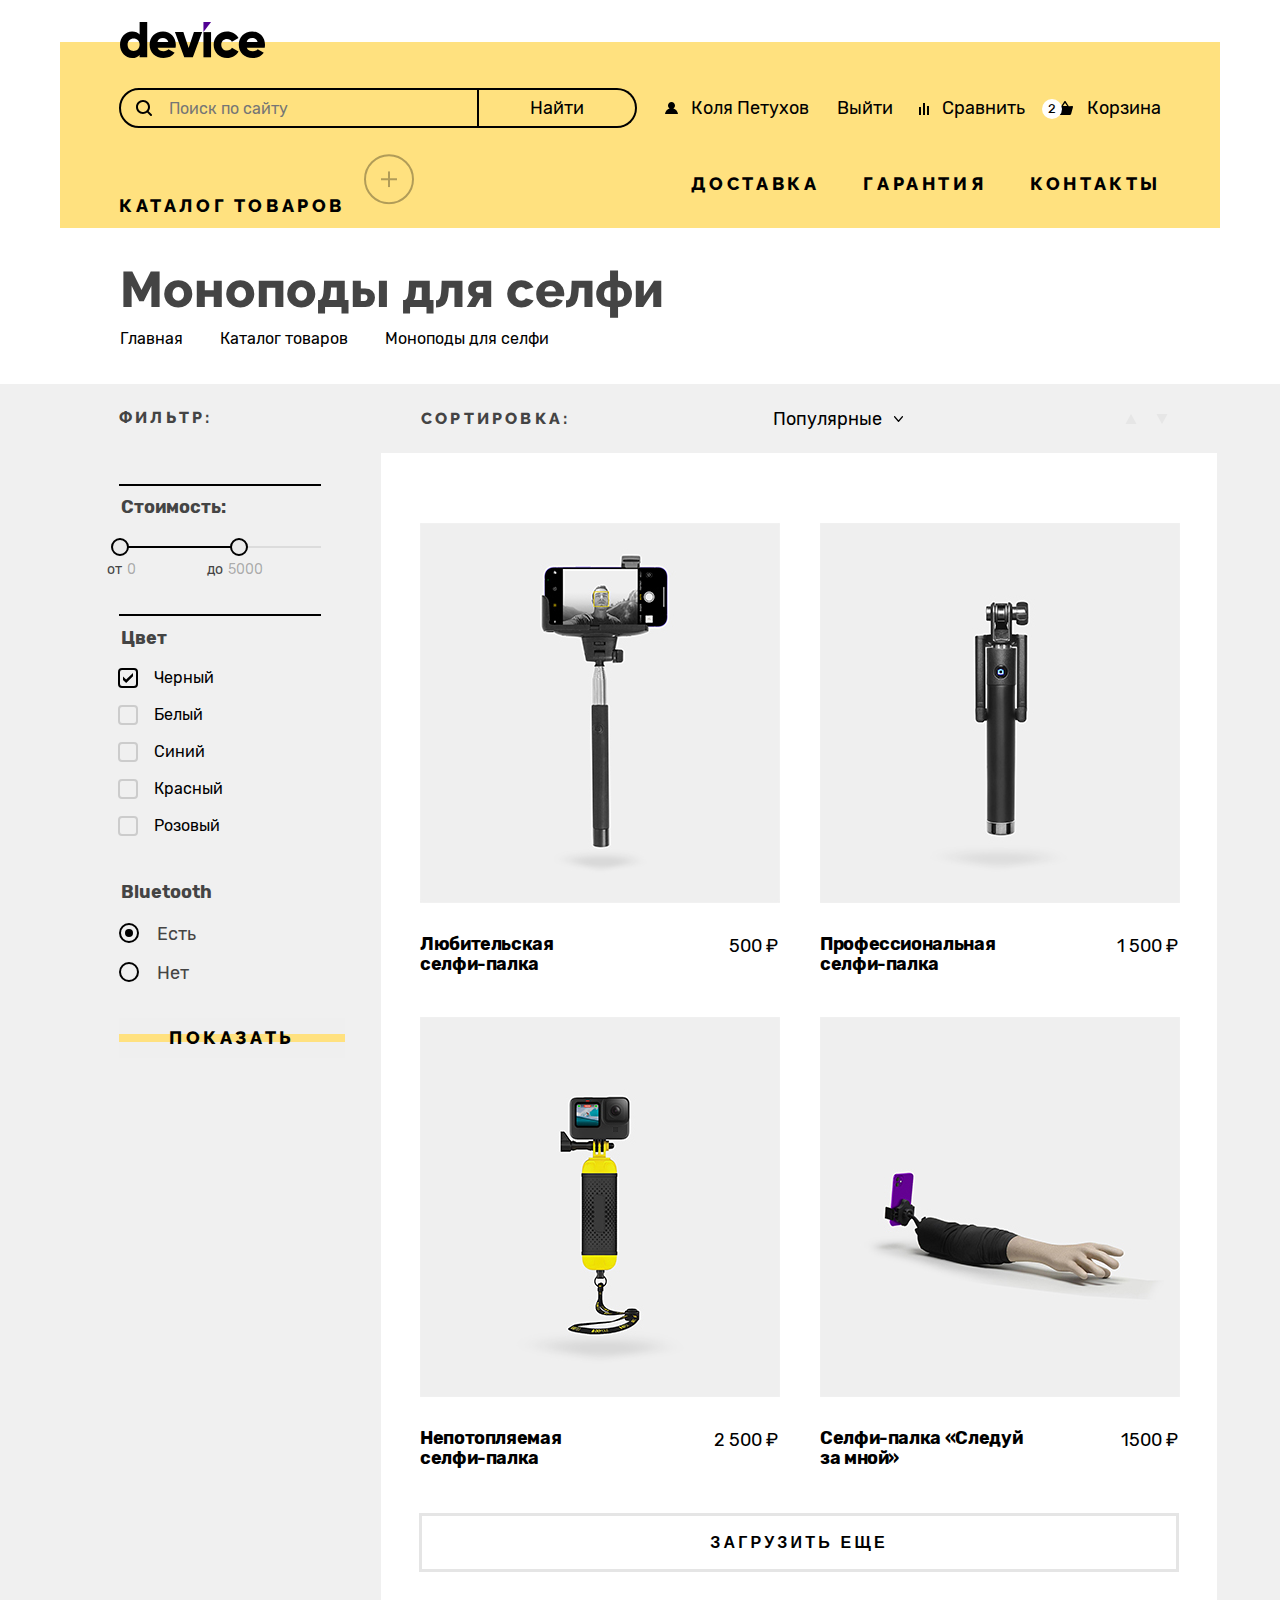
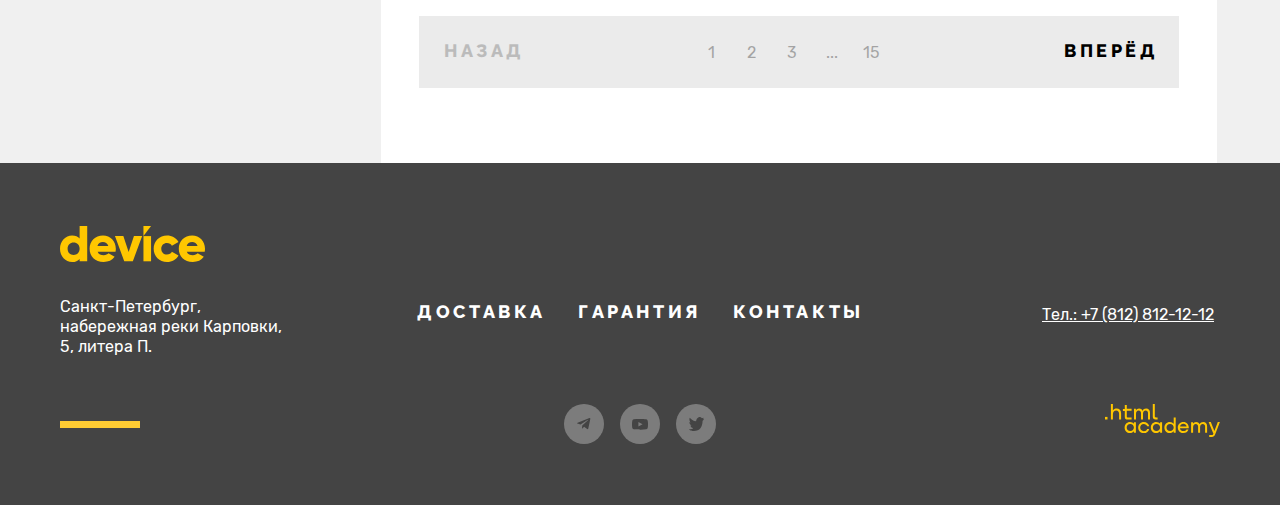
==== commit 1aee7444: "Device (attempt 2)" ====
--- a/catalog.html
+++ b/catalog.html
@@ -5,7 +5,7 @@
     <meta charset="utf-8">
     <title>HTML Academy: Девайс</title>
     <link rel="stylesheet" href="styles/styles.css">
-    <link rel="icon" href="favicon.ico">
+    <link rel="icon" href="favicon.png">
   </head>
 
   <body class="body-container">
@@ -18,7 +18,7 @@
           <nav class="navigation">
             <div class="navigation-form-container">
               <form action="https://echo.htmlacademy.ru/" method="get" class="form-search">
-                <input type="text" class="search-input" class="contact_placeholder" placeholder="Поиск по сайту"
+                <input type="text" class="search-input contact_placeholder" placeholder="Поиск по сайту"
                   aria-label="Поле поиска по сайту" required>
                 <button class="search-button address-form-details-font" type="submit">Найти</button>
               </form>
@@ -69,7 +69,7 @@
                 <span class="total-sum">Сумма:</span>
                 <span class="total-sum-number">2000р</span>
               </div>
-              <button href="#" class="open-cart">Открыть корзину</button>
+              <button class="open-cart">Открыть корзину</button>
             </section>
 
 
@@ -157,18 +157,20 @@
                   </legend>
                   <div class="range-scale">
                     <div class="range-bar">
-                      <button class="range-switch min" type="button">
+                      <button class="range-switch min" type="button" name="Минимальное значение переключателя">
                       </button>
-                      <button class="range-switch max" type="button">
+                      <button class="range-switch max" type="button" name="Максимальное значение переключателя">
                       </button>
                     </div>
                   </div>
                   <div class="range-scale-wrapper">
-                    <label class="from-label">от
-                      <input class="range-input" type="number" value="0" name="min-price">
+                    <label class="from-label">
+                      <span class="label-text">от</span>
+                      <input class="range-input" type="number" value="0" name="min-price" required>
                     </label>
-                    <label class="to-label">до
-                      <input class="range-input" type="number" value="5000" name="max-price">
+                    <label class="to-label">
+                      <span class="label-text">до</span>
+                      <input class="range-input" type="number" value="5000" name="max-price" required>
                     </label>
                   </div>
                 </fieldset>
@@ -218,9 +220,9 @@
                   </ul>
                 </fieldset>
                 <div>
-                  <a class="filter-button yellow-crossing-btn buttons-links-font" type="submit">
+                  <button class="filter-button yellow-crossing-btn buttons-links-font">
                     <span class="yellow-crossing-btn-caption">Показать</span>
-                  </a>
+                  </button>
                 </div>
               </form>
             </section>
--- a/styles/styles.css
+++ b/styles/styles.css
@@ -85,6 +85,8 @@
 .rare-goods-button {
   color: black;
   text-decoration: none;
+  padding: 0 130px;
+  text-align: center;
 }
 
 .company-info-font {
@@ -165,7 +167,7 @@
 }
 
 .header-wrapper {
-  background-color: #FFE17F;
+  background-color: #ffe17f;
   min-height: 206px;
   position: relative;
   margin: 0 auto;
@@ -173,10 +175,10 @@
 }
 
 .header-wrapper::before {
-  content: '';
+  content: "";
   width: 100%;
   height: 20px;
-  background-color: white;
+  background-color: #ffffff;
   position: absolute;
   top: 0;
   left: 0;
@@ -184,7 +186,7 @@
 }
 
 .nav-logo {
-  display: block;
+  display: inline-block;
   position: relative;
   margin-bottom: 30px;
   z-index: 1;
@@ -266,7 +268,7 @@
   height: 20px;
   right: 99px;
   top: 6px;
-  background-color: white;
+  background-color: #ffffff;
   border-radius: 10px;
   color: black;
   font-size: 13px;
@@ -303,7 +305,7 @@
   display: flex;
   position: absolute;
   flex-direction: row;
-  background: #FFE17F;
+  background: #ffe17f;
   width: calc(100% - 118px);
   left: 0;
   padding: 1px 59px;
@@ -324,7 +326,7 @@
   padding: 0;
   margin: -6px;
   cursor: pointer;
-  background-color: #FFE17F;
+  background-color: #ffe17f;
   transform: translateX(17px)translateY(-8px);
 }
 
@@ -362,9 +364,9 @@
 
 .main-menu-list {
   display: flex;
-  margin-top: 38px;
-  padding: 0;
-  column-gap: 43px;
+  margin-top: 41px;
+  padding: 0;
+  column-gap: 44px;
   list-style-type: none;
   max-width: 490px;
   flex-wrap: wrap;
@@ -408,11 +410,11 @@
   width: 360px;
   border-radius: 50px 0 0 50px;
   font-family: "Rubik", sans-serif;
-  min-height: 41px;
+  min-height: 40px;
   padding: 2px 0 0 48px;
   margin: 0;
   border: 2px solid #000000;
-  background-color: #FFE17F;
+  background-color: #ffe17f;
   font-weight: 400;
   font-size: 16px;
   line-height: 20px;
@@ -438,9 +440,9 @@
   border: 2px solid #000000;
   margin: 0;
   border-left: none;
-  background-color: #FFE17F;
-  display: block;
-  padding: 5px 6px;
+  background-color: #ffe17f;
+  display: block;
+  padding: 3px 6px;
 }
 
 /*MAIN*/
@@ -457,10 +459,10 @@
 
 .slider::before {
   position: absolute;
-  content: '';
+  content: "";
   width: 100%;
   min-height: 104px;
-  background-color: #FFE17F;
+  background-color: #ffe17f;
   left: 0;
   top: 0;
   z-index: -1;
@@ -511,13 +513,13 @@
 
 .slider-previous {
   left: 0;
-  background-image: url('../images/icons/arrow-left.svg');
+  background-image: url("./images/icons/arrow-left.svg");
   transform: translate(30px, -73px);
 }
 
 .slider-next {
   left: 540px;
-  background-image: url('../images/icons/arrow-right.svg');
+  background-image: url("../images/icons/arrow-right.svg");
   transform: translateY(-73px);
 }
 
@@ -581,7 +583,7 @@
   justify-content: center;
   list-style-type: none;
   margin-top: -33px;
-  margin-bottom: 61px;
+  margin-bottom: 58px;
 
 }
 
@@ -760,15 +762,16 @@
 }
 
 .popover-wrapper {
-  width: 320px;
+  width: 280px;
   padding: 20px 20px 15px 20px;
   font-size: 16px;
   line-height: 20px;
   color: #ffffff;
   font-weight: 400;
   background-color: #000000;
-  min-height: 300px;
-  position: relative;
+  min-height: 266px;
+  position: relative;
+  top: -6px;
 }
 
 .popover-wrapper::before {
@@ -776,13 +779,13 @@
   display: block;
   width: 14px;
   height: 6px;
-  background-image: url("../images/popover-triangle.svg");
+  background-image: url("../images/icons/popover-triangle.svg");
   background-repeat: no-repeat;
   background-position: center center;
   position: absolute;
-  top: -8px;
-  right: 59px;
-  padding: 0 100px 10px 100px;
+  top: -5px;
+  left: 50%;
+  transform: translateX(-50%);
 }
 
 .user-cart:hover .popover,
@@ -821,11 +824,11 @@
 
 .gadget-details-image {
   height: 160px;
-  background-color: #FFE17F;
+  background-color: #ffe17f;
 }
 
 .gadget-details:hover .gadget-details-image {
-  background-color: #FFC700;
+  background-color: #ffc700;
 }
 
 .gadget-details:active {
@@ -833,11 +836,11 @@
 }
 
 .gadget-details:focus {
-  outline: 2px solid #AF4FFF;
+  outline: 2px solid #af4fff;
 }
 
 .gadget-vr {
-  background-image: url('../images/index-catalog-images/vr-glasses.svg');
+  background-image: url("../images/index-catalog-images/vr-glasses.svg");
 }
 
 .gadget-monopod {
@@ -873,7 +876,7 @@
 /*Services*/
 
 .services {
-  background-color: #EBEBEB;
+  background-color: #ebebeb;
   min-height: 362px;
   margin-top: 111px;
 }
@@ -954,7 +957,7 @@
   position: absolute;
   width: 100%;
   height: 75px;
-  background-color: #FFFFFF;
+  background-color: #ffffff;
 }
 
 .services-link {
@@ -966,6 +969,14 @@
   text-decoration: none;
   color: black;
   height: 100%;
+  background: none;
+  border: none;
+  font: inherit;
+  letter-spacing: inherit;
+  line-height: inherit;
+  font-weight: inherit;
+  font-style: inherit;
+  text-transform: inherit;
 }
 
 .services-link:not(.services-link-active)::before {
@@ -973,7 +984,7 @@
   position: absolute;
   width: 160px;
   height: 8px;
-  background-color: #FFE17F;
+  background-color: #ffe17f;
   z-index: -1;
   top: 50%;
   transform: translateY(-50%);
@@ -990,7 +1001,7 @@
   display: flex;
   justify-content: flex-start;
   align-items: center;
-  width: 262px;
+  width: 280px;
   background-color: #000000;
   z-index: -1;
   padding-left: 18px;
@@ -1002,11 +1013,10 @@
 
 .services-link-active:hover {
   padding-left: 65px;
-  width: 215px;
 }
 
 .services-link:focus {
-  outline: 2px solid #AF4FFF;
+  outline: 2px solid #af4fff;
 }
 
 .services-list::before {
@@ -1023,7 +1033,7 @@
 .service-guarantee::before {
   content: "";
   position: absolute;
-  background-image: url(../images/icons/Guarantee.svg);
+  background-image: url(../images/icons/guarantee.svg);
   background-repeat: no-repeat;
   width: 171px;
   height: 195px;
@@ -1034,7 +1044,7 @@
 .service-credit::before {
   content: "";
   position: absolute;
-  background-image: url(../images/icons/Credit.svg);
+  background-image: url(../images/icons/credit.svg);
   background-repeat: no-repeat;
   width: 156px;
   height: 188px;
@@ -1054,7 +1064,7 @@
   margin-top: 71px;
   min-height: 100px;
   position: relative;
-  background-color: #F0F0F0;
+  background-color: #f0f0f0;
   text-decoration: none;
 }
 
@@ -1067,9 +1077,10 @@
   background-image: url("../images/icons/lorry.svg");
   background-repeat: no-repeat;
   background-position: center;
-  background-color: #FFE17F;
+  background-color: #ffe17f;
   left: 0;
-  top:0;
+  top:50%;
+  transform: translateY(-50%);
 }
 
 .rare-goods-button::after {
@@ -1086,7 +1097,7 @@
 }
 
 .rare-goods:hover .rare-goods-button::before {
-  background-color: #FFCC33;
+  background-color: #ffcc33;
 }
 
 .rare-goods:hover .rare-goods-button::after {
@@ -1094,7 +1105,7 @@
 }
 
 .rare-goods:focus {
-  outline: 2px solid #AF4FFF;
+  outline: 2px solid #af4fff;
 }
 
 .rare-goods:active {
@@ -1119,7 +1130,7 @@
 .modal {
   border: 10px solid #000000;
   padding: 61px 71px;
-  min-width: 920px;
+  min-width: 761px;
   background-color: #ffffff;
 }
 
@@ -1146,7 +1157,7 @@
   font-size: 18px;
   line-height: 20px;
   color: #000000;
-  margin-bottom: 14px;
+  margin-bottom: 17px;
 }
 
 .modal-button {
@@ -1168,7 +1179,7 @@
 }
 
 .modal-button:focus {
-  outline: 2px solid #AF4FFF;
+  outline: 2px solid #af4fff;
   outline-offset: 2px;
 }
 
@@ -1179,7 +1190,7 @@
 
 .name-input {
   margin: 0;
-  padding: 20px 55px 20px 20px;
+  padding: 19px 55px 20px 20px;
   color: #000000;
 }
 
@@ -1194,7 +1205,7 @@
   height: 12px;
   background-image: url("../images/icons/envelope.svg");
   position: absolute;
-  bottom: -50px;
+  bottom: -52px;
   right: 19px;
   background-repeat: no-repeat;
   background-position: center;
@@ -1211,7 +1222,7 @@
   height: 12px;
   background-image: url("../images/icons/person.svg");
   position: absolute;
-  bottom: -50px;
+  bottom: -52px;
   right: 19px;
   background-repeat: no-repeat;
   background-position: center;
@@ -1221,7 +1232,7 @@
 
 .must-deliver-input:placeholder-shown,
 .name-input:placeholder-shown {
-  background-color: #F0F0F0;
+  background-color: #f0f0f0;
   border: none;
   font-family: inherit;
   font-size: 16px;
@@ -1237,7 +1248,7 @@
   line-height: 20px;
   font-weight: 400;
   color: #000000;
-  background-color: #F0F0F0;
+  background-color: #f0f0f0;
   outline: none;
   border: none;
 }
@@ -1249,7 +1260,7 @@
   border: none;
   width: 60px;
   min-height: 60px;
-  background-color: #F0F0F0;
+  background-color: #f0f0f0;
   cursor: pointer;
   position: relative;
 }
@@ -1257,7 +1268,7 @@
 .quantity-input:hover,
 .minus-button:hover,
 .plus-button:hover {
-  background-color: #EBEBEB;
+  background-color: #ebebeb;
 }
 
 .minus-button:hover.minus-button::before,
@@ -1267,15 +1278,15 @@
 
 .plus-button:focus,
 .minus-button:focus {
-  outline: 2px solid #AF4FFF;
-  background-color: #EBEBEB;
+  outline: 2px solid #af4fff;
+  background-color: #ebebeb;
 
 }
 
 .quantity-input:focus {
   border: none;
-  outline: 2px solid #AF4FFF;
-  background-color: #EBEBEB;
+  outline: 2px solid #af4fff;
+  background-color: #ebebeb;
   outline-offset: -2px;
 
 }
@@ -1283,7 +1294,7 @@
 
 .minus-button:active.minus-button::before,
 .plus-button:active.plus-button::before {
-  background-color: #F0F0F0;
+  background-color: #f0f0f0;
   opacity: 0.3;
   outline: none;
 }
@@ -1291,7 +1302,7 @@
 .minus-button:active,
 .plus-button:active,
 .quantity-input:active {
-  background-color: #F0F0F0;
+  background-color: #f0f0f0;
   opacity: 0.3;
   outline: none;
 }
@@ -1419,15 +1430,15 @@
   display: inline-block;
   width: 26px;
   height: 26px;
-  background-color: #FFE17F;
+  background-color: #ffe17f;
   border-radius: 13px;
   background-image: url("../images/icons/info.svg");
   background-repeat: no-repeat;
   background-position: center center;
   cursor: pointer;
   position: absolute;
-  right: 32px;
-  top: -5px;
+  right: 33px;
+  top: -2px;
 }
 
 
@@ -1438,13 +1449,23 @@
   width: 60px;
   appearance: none;
   text-align: center;
-  background-color: #F0F0F0;
+  background-color: #f0f0f0;
   font-family: inherit;
   font-size: 16px;
   line-height: 20px;
   color: #000000;
   font-weight: 400;
   flex-shrink: 0;
+}
+
+.quantity-input::-webkit-outer-spin-button,
+.quantity-input::-webkit-inner-spin-button {
+  -webkit-appearance: none;
+  margin: 0;
+}
+
+.quantity-input[type=number] {
+  -moz-appearance: textfield;
 }
 
 .tooltip-text {
@@ -1496,7 +1517,7 @@
 .modal-form-button::before {
   content: "";
   display: block;
-  background-color: #FFE17F;
+  background-color: #ffe17f;
   height: 8px;
   position: absolute;
   width: 100%;
@@ -1505,15 +1526,15 @@
 }
 
 .modal-form-button:hover {
-  background-color: #FFE17F;
+  background-color: #ffe17f;
 }
 
 .modal-form-button:focus {
-  outline: 2px solid #AF4FFF;
+  outline: 2px solid #af4fff;
 }
 
 .modal-form-button:active {
-  background-color: #FFCC33;
+  background-color: #ffcc33;
   outline: none;
 }
 
@@ -1532,15 +1553,15 @@
 
 
 .link:hover {
-  background-color: #FFE17F;
+  background-color: #ffe17f;
 }
 
 .link:focus {
-  outline: 2px solid #AF4FFF;
+  outline: 2px solid #af4fff;
 }
 
 .link:active {
-  background-color: #FFCC33;
+  background-color: #ffcc33;
   outline: none;
   border: none;
 }
@@ -1554,7 +1575,7 @@
 }
 
 .input-error {
-  outline: 2px solid #FF3D3D;
+  outline: 2px solid #ff3d3d;
 }
 
 
@@ -1562,7 +1583,7 @@
   display: inline-block;
   font-size: 14px;
   line-height: 20px;
-  color: #FF3D3D;
+  color: #ff3d3d;
 }
 
 
@@ -1573,12 +1594,13 @@
   display: flex;
   width: 1160px;
   margin: 0 auto;
-
+  margin-top: 3px;
 }
 
 .about-company {
   justify-content: flex-start;
   padding-top: 74px;
+  max-width: 481px;
 }
 
 .address-tel {
@@ -1607,7 +1629,7 @@
 }
 
 .delivery-companies-item {
-  margin-bottom: 18px;
+  margin-bottom: 16px;
 }
 
 .delivery-companies-list {
@@ -1630,7 +1652,7 @@
 }
 
 .delivery-companies-item::marker {
-  color: #FFC700;
+  color: #ffc700;
   font-size: 25px;
 }
 
@@ -1638,7 +1660,8 @@
 
 .company-contacts {
   margin-top: 74px;
-  margin-left: 144px;
+  margin-left: 146px;
+  max-width: 535px;
 }
 
 .company-contacts-heading {
@@ -1662,7 +1685,7 @@
   list-style-type: none;
   padding-left: 0;
   margin-top: -10px;
-  margin-bottom: 35px;
+  margin-bottom: 31px;
 }
 
 .contact-us-button {
@@ -1674,7 +1697,7 @@
   position: absolute;
   width: 259px;
   height: 8px;
-  background-color: #FFE17F;
+  background-color: #ffc700;
   z-index: -1;
   right: -30px;
   bottom: 5px;
@@ -1694,13 +1717,13 @@
 /*Subscription*/
 
 .subscription {
-  background-color: #EBEBEB;
-  min-height: 421px;
+  background-color: #f0f0f0;
+  min-height: 419px;
   display: flex;
   box-sizing: border-box;
   padding: 116px 11px 9px;
-  margin-top: 68px;
-  padding-top: 23px;
+  margin-top: 71px;
+  padding-top: 21px;
   padding-left: 27px;
 }
 
@@ -1738,23 +1761,23 @@
   min-height: 57px;
   padding: 2px 0 0 10px;
   margin: 0;
-  border: 2px solid #C4C4C4;
+  border: 3px solid #C4C4C4;
   font-weight: 400;
   font-size: 16px;
   line-height: 20px;
   display: block;
   box-sizing: border-box;
-  background-color: transparent;
   border-left: none;
   border-top: none;
+  background: none;
+  border-right: none;
 }
 
 .subscription-button {
   width: 251px;
   min-height: 40px;
-  border: 3px solid #C4C4C4;
-  margin: 0;
-  border-left: none;
+  border: 3px solid #c4c4c4;
+  margin: 0;
   display: block;
   padding: 5px 6px;
   font-family: "Rubik", sans-serif;
@@ -1763,6 +1786,7 @@
   line-height: 21px;
   font-style: normal;
   text-transform: uppercase;
+  background: none;
 }
 
 .free-subscription-text {
@@ -1800,7 +1824,7 @@
   position: relative;
   display: flex;
   justify-content: space-between;
-  margin-top: -21px;
+  margin-top: -24px;
   margin-bottom: 61px;
 }
 
@@ -1842,10 +1866,10 @@
 .footer-services-list {
   display: flex;
   flex-wrap: wrap;
-  column-gap: 34px;
+  column-gap: 32px;
   list-style-type: none;
   padding-left: 0;
-  margin-left: -65px;
+  margin-left: -60px;
   margin-top: 23px;
   max-width: 615px;
 }
@@ -1891,23 +1915,23 @@
   font-weight: 400;
   font-size: 16px;
   line-height: 20px;
-  color: #FFFFFF;
+  color: #ffffff;
   font-style: normal;
   width: 239px;
-  margin-top: 15px;
+  margin-top: 19px;
 }
 
 .footer-address::after {
   content: "";
   width: 80px;
   height: 7px;
-  background-color: #FFC700;
+  background-color: #ffcc33;
   display: block;
   margin-top: 64px;
 }
 
 .tel-link-wrapper {
-  margin-top: 17px;
+  margin-top: 21px;
   width:178px;
 }
 
@@ -1926,7 +1950,7 @@
   width: 1160px;
   margin: 0 auto;
   box-sizing: border-box;
-  padding: 37px 60px 7px 60px;
+  padding: 37px 60px 13px 60px;
 }
 
 .second-header-heading {
@@ -1959,7 +1983,7 @@
 }
 
 .catalog-items {
-  background-color: #F0F0F0;
+  background-color: #f0f0f0;
 }
 
 .content-wrapper {
@@ -1973,7 +1997,7 @@
 }
 
 .filter-container {
-  padding: 31px 60px 31px 59px;
+  padding: 24px 60px 31px 59px;
 }
 
 .filter-form-price,
@@ -1992,7 +2016,7 @@
   line-height: 19px;
   letter-spacing: 0.2em;
   text-transform: uppercase;
-  margin-top: 0;
+  margin: 0;
 }
 
 .filter-price-heading {
@@ -2013,7 +2037,7 @@
 }
 
 .range-scale {
-  background-color: #DCDCDC;
+  background-color: #dcdcdc;
   position: relative;
   height: 2px;
   margin-bottom: 5px;
@@ -2034,7 +2058,7 @@
   border: 2px solid #000000;
   border-radius: 50%;
   cursor: pointer;
-  background-color: #EBEBEB;
+  background-color: #ebebeb;
 }
 
 .min {
@@ -2064,6 +2088,10 @@
   background-color: transparent;
   border: none;
   color: rgba(0, 0, 0, 0.3);
+  font-family: "Rubik", sans-serif;
+  font-weight: 400;
+  font-size: 14px;
+  line-height: 20px;
 }
 
 .range-scale-wrapper {
@@ -2199,6 +2227,7 @@
   text-decoration: none;
   color: black;
   z-index: 1;
+  border: none;
 }
 
 .filter-button::before {
@@ -2206,7 +2235,7 @@
   display: block;
   width: 220px;
   height: 8px;
-  background-color: #FFE17F;
+  background-color: #ffe17f;
   position: absolute;
   z-index: -1;
   left: -48px;
@@ -2220,8 +2249,8 @@
 .sorting-wrapper {
   display: grid;
   grid-template-columns: 200px 1fr 130px;
-  min-height: 92px;
-  background-color: #F0F0F0;
+  min-height: 69px;
+  background-color: #f0f0f0;
   align-items: center;
   padding: 0 40px 0 40px;
   justify-content: center;
@@ -2229,7 +2258,7 @@
 
 .sorting-select {
   color: #000000;
-  min-width: 141px;
+  width: 131px;
   min-height: 30px;
   justify-self: center;
   border: none;
@@ -2237,10 +2266,9 @@
   background-color: transparent;
   background-image: url("../images/icons/arrow-down.svg");
   background-repeat: no-repeat;
-  background-position: top right 53px;
+  background-position: top right -10px;
   cursor: pointer;
-  padding-left: 73px;
-  padding-bottom: 13px;
+  margin-left: 8px;
 }
 
 .product-sorting-buttons {
@@ -2274,11 +2302,15 @@
   opacity: 0.2;
 }
 
+.sort-up:focus, .sort-down:focus {
+  outline: 2px solid #af4fff;
+}
+
 .product-cards {
   display: grid;
   row-gap: 44px;
-  padding: 53px 40px 78px 40px;
-  background-color: #FFFFFF;
+  padding: 69px 40px 75px 38px;
+  background-color: #ffffff;
 }
 
 .product-cards-list {
@@ -2333,7 +2365,7 @@
   letter-spacing: 0.2em;
   text-decoration: none;
   color: #000000;
-  padding: 15px;
+  padding: 17px;
   text-align: center;
   text-transform: uppercase;
   border: 3px solid #E5E5E5;
@@ -2342,7 +2374,7 @@
 .pagination-wrapper {
   display: grid;
   grid-template-columns: 130px 1fr 130px;
-  background-color: #EBEBEB;
+  background-color: #ebebeb;
   margin-top: 0;
 }
 
@@ -2361,8 +2393,12 @@
 }
 
 .pagination-wrapper .button-previous {
-  padding-left: 22px;
+  padding-left: 25px;
   opacity: 0.2;
+}
+
+.pagination-wrapper .button-next {
+  padding-left: 15px;
 }
 
 .button-previous,
@@ -2371,7 +2407,7 @@
   text-decoration: none;
   line-height: 21px;
   font-weight: 800;
-  padding: 11px;
+  padding: 10px;
   margin-top: 14px;
 }
 
@@ -2444,7 +2480,7 @@
 }
 
 .search-input:placeholder-shown {
-  background-color: #FFE17F;
+  background-color: #ffe17f;
   color: #000000;
 }
 
@@ -2514,15 +2550,15 @@
 }
 
 .main-menu-link:hover {
-  background-color: #FFE17F;
+  background-color: #ffe17f;
 }
 
 .main-menu-link:focus {
-  outline: 2px solid #AF4FFF;
+  outline: 2px solid #af4fff;
 }
 
 .main-menu-link:active {
-  background-color: #FFCC33;
+  background-color: #ffcc33;
   border: none;
   outline: none;
 }
@@ -2539,14 +2575,12 @@
 }
 
 .main-menu-link-active:focus {
-  background-color: #000000;
   padding-left: 65px;
-  outline: 2px solid #AF4FFF;
+  outline: 2px solid #af4fff;
   transition: padding 0.3s;
 }
 
 .main-menu-link-active:active {
-  background-color: #000000;
   padding-left: 65px;
   transition: padding 0.3s;
   outline: none;
@@ -2559,7 +2593,7 @@
 }
 
 .subscription-button:focus {
-  outline: 2px solid #AF4FFF;
+  outline: 2px solid #af4fff;
   outline-offset: 2px;
 }
 
@@ -2583,30 +2617,28 @@
 
 }
 
-.field:placeholder-shown {
-  background-color: #F0F0F0;
-}
-
 .field:not(:placeholder-shown) {
   color: #444444;
-  background-color: #F0F0F0;
   font-size: 18px;
   line-height: 30px;
   outline: none;
-  border: none;
-  border-bottom: 3px solid #C4C4C4;
 }
 
 .field:disabled {
   opacity: 0.3;
 }
 
+.field:focus {
+  outline: none;
+  background-color: #dcdcdc;
+}
+
 .footer-logo:hover {
   opacity: 0.6;
 }
 
 .footer-logo:focus {
-  outline: 2px solid #AF4FFF;
+  outline: 2px solid #af4fff;
 }
 
 .footer-logo:active {
@@ -2621,7 +2653,7 @@
 }
 
 .breadcrumbs-link:focus {
-  outline: 2px solid #AF4FFF;
+  outline: 2px solid #af4fff;
   outline-offset: 2px;
 }
 
@@ -2632,16 +2664,16 @@
 
 
 .filter-button:hover {
-  background-color: #FFE17F;
+  background-color: #ffe17f;
 
 }
 
 .filter-button:focus {
-  outline: 2px solid #AF4FFF;
+  outline: 2px solid #af4fff;
 }
 
 .filter-button:active {
-  background-color: #FFCC33;
+  background-color: #ffcc33;
   outline: none;
   border: none;
 }
@@ -2660,7 +2692,7 @@
 }
 
 .cards-button:focus {
-  outline: 2px solid #AF4FFF;
+  outline: 2px solid #af4fff;
   outline-offset: 2px;
 }
 
@@ -2727,7 +2759,7 @@
   position: absolute;
   width: 100%;
   height: 8px;
-  background-color: #FFE17F;
+  background-color: #ffe17f;
   z-index: -1;
   top: 50%;
   transform: translateY(-50%);
@@ -2756,3 +2788,66 @@
   justify-content: center;
   align-items: center;
 }
+
+.range-input:focus {
+  outline: 2px solid #af4fff;
+}
+
+.pagination-link:focus {
+  outline: 2px solid #af4fff;
+}
+
+.button-previous:focus, .button-next:focus {
+  outline: 2px solid #af4fff;
+}
+
+.footer-social-link:focus {
+  outline: 2px solid #af4fff;
+}
+
+.filter-form-color:focus {
+  outline: 2px solid #af4fff;
+}
+
+.color-label::after {
+  content: "";
+  display: none;
+  position: absolute;
+  width: 20px;
+  height: 20px;
+  outline: 2px solid #af4fff;
+  outline-offset: 2px;
+  border-radius: 0;
+  top: 0;
+  left: -36px;
+}
+
+.filter-input[type="checkbox"]:focus + .color-label::after {
+  display: block;
+}
+
+.filter-input[type="checkbox"]:disabled + .color-label::before {
+  color: rgba(0, 0, 0, 0.1);
+  opacity: 0.1;
+}
+
+.filter-input[type="checkbox"]:disabled + .color-label {
+  opacity: 0.1;
+}
+
+.filter-form-button {
+  width: 220px;
+  padding: 10px 5px;
+  margin: 0;
+  border: none;
+  position: relative;
+  z-index: 1;
+  font-family: "Raleway", sans-serif;
+  font-size: 18px;
+  line-height: 21px;
+  color: #000000;
+  letter-spacing: 0.2em;
+  text-transform: uppercase;
+  font-weight: 800;
+  cursor: pointer;
+}
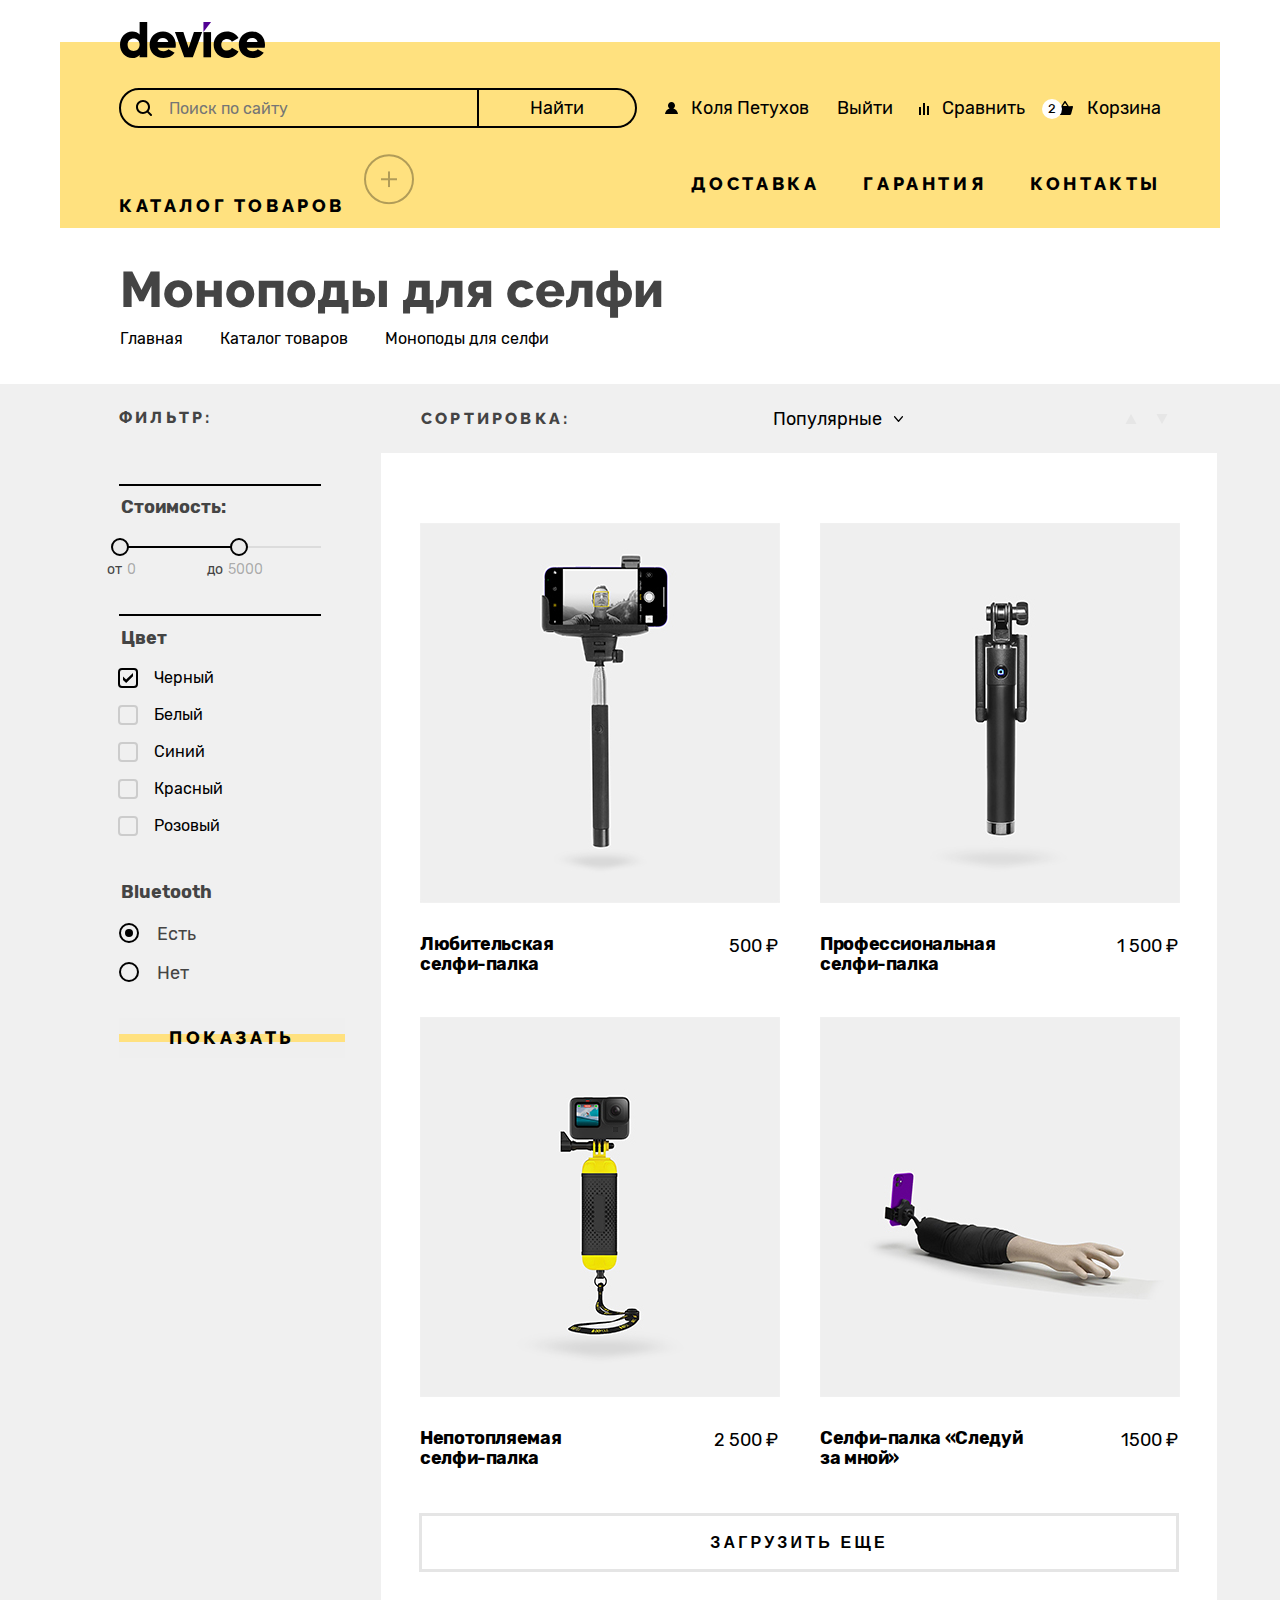
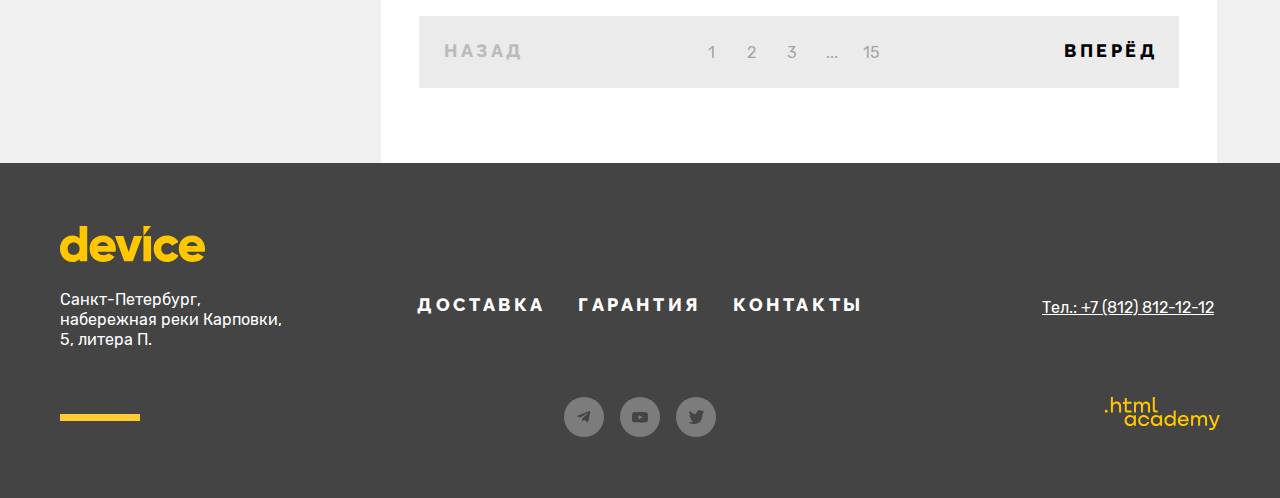
==== commit 7963c498: "Device project, 3rd attempt" ====
--- a/catalog.html
+++ b/catalog.html
@@ -5,7 +5,7 @@
     <meta charset="utf-8">
     <title>HTML Academy: Девайс</title>
     <link rel="stylesheet" href="styles/styles.css">
-    <link rel="icon" href="favicon.png">
+    <link rel="icon" href="images/icons/favicon.png">
   </head>
 
   <body class="body-container">
@@ -77,12 +77,12 @@
             <div class="main-menu-container">
               <div class="catalog-service-wrapper">
                 <div class="catalog-container">
-                  <a href="#" class="catalog-link buttons-links-font">
+                  <div class="catalog-link buttons-links-font">
                     Каталог товаров
-                    <button class="catalog-link-button">
+                    <button type="button" class="catalog-link-button">
                       <span class="visually-hidden">Кнопка открытия каталога товаров</span>
                     </button>
-                  </a>
+                  </div>
                   <div class="catalog-list-wrapper navigation-font">
                     <ul class="catalog-list">
                       <li class="catalog-item">
@@ -249,7 +249,7 @@
               <div class="product-cards">
                 <ul class="product-cards-list">
                   <li class="product-cards-item">
-                    <a class="product-link">
+                    <a class="product-link" href="#">
                       <div class="product-link-content">
                         <img src="images/sorting-catalog/selfie-stick-amateur.jpg" alt="Любительская селфи-палка"
                           class="product-image" width="360" height="380" />
--- a/styles/styles.css
+++ b/styles/styles.css
@@ -45,6 +45,7 @@
   line-height: 30px;
   color: #444444;
   padding: 22px 0 0;
+  background-color: #ffffff;
 }
 
 .page-container {
@@ -83,7 +84,7 @@
 }
 
 .rare-goods-button {
-  color: black;
+  color: #000000;
   text-decoration: none;
   padding: 0 130px;
   text-align: center;
@@ -194,6 +195,11 @@
   cursor: pointer;
 }
 
+.nav-logo:focus {
+  outline: 2px solid #af4fff;
+  display: inline-block;
+}
+
 .navigation {
   display: flex;
   flex-wrap: wrap;
@@ -208,7 +214,12 @@
 .main-menu-link,
 .catalog-link {
   text-decoration: none;
-  color: black;
+  color: #000000;
+}
+
+.user-menu-link:focus {
+  outline: 2px solid #af4fff;
+  display: inline-block;
 }
 
 .user-login-link {
@@ -270,7 +281,7 @@
   top: 6px;
   background-color: #ffffff;
   border-radius: 10px;
-  color: black;
+  color: #000000;
   font-size: 13px;
 }
 
@@ -315,7 +326,6 @@
 
 .slider-text-title {
   position: relative;
-  z-index: 20;
 }
 
 .catalog-link-button {
@@ -330,6 +340,10 @@
   transform: translateX(17px)translateY(-8px);
 }
 
+.catalog-link-button:focus {
+  outline: 2px solid #af4fff;
+}
+
 .catalog-link-button::before {
   position: absolute;
   left: 50%;
@@ -385,7 +399,7 @@
 }
 
 .catalog-container:hover .catalog-link-button::before {
-  color: black;
+  color: #000000;
   opacity: 1;
   background-image: url("../images/icons/circle-minus.svg");
 }
@@ -511,9 +525,13 @@
   cursor: pointer;
 }
 
+.slider-button:focus {
+  outline: 2px solid #af4fff;
+}
+
 .slider-previous {
   left: 0;
-  background-image: url("./images/icons/arrow-left.svg");
+  background-image: url("../images/icons/arrow-left.svg");
   transform: translate(30px, -73px);
 }
 
@@ -554,16 +572,16 @@
 }
 
 .slider-screen:nth-child(1) .slider-text-container::before {
-  background-image: url(../images/icons/01.svg);
+  background-image: url("../images/icons/01.svg");
 }
 
 .slider-screen:nth-child(2) .slider-text-container::before {
-  background-image: url(../images/icons/02.svg);
+  background-image: url("../images/icons/02.svg");
   width: 224px;
 }
 
 .slider-screen:nth-child(3) .slider-text-container::before {
-  background-image: url(../images/icons/03.svg);
+  background-image: url("../images/icons/03.svg");
   width: 230px;
 }
 
@@ -710,7 +728,7 @@
   padding: 0;
   font-weight: 400;
   text-decoration: none;
-  color: #FFFFFF;
+  color: #ffffff;
 }
 
 .total-cost {
@@ -869,7 +887,7 @@
   font-size: 18px;
   line-height: 24px;
   font-weight: 800;
-  color: black;
+  color: #000000;
   letter-spacing: -0.02em;
 }
 
@@ -967,7 +985,7 @@
   width: 160px;
   cursor: pointer;
   text-decoration: none;
-  color: black;
+  color: #000000;
   height: 100%;
   background: none;
   border: none;
@@ -997,7 +1015,7 @@
 
 .services-link-active {
   position: relative;
-  color: #FFE17F;
+  color: #ffe17f;
   display: flex;
   justify-content: flex-start;
   align-items: center;
@@ -1033,7 +1051,7 @@
 .service-guarantee::before {
   content: "";
   position: absolute;
-  background-image: url(../images/icons/guarantee.svg);
+  background-image: url("../images/icons/guarantee.svg");
   background-repeat: no-repeat;
   width: 171px;
   height: 195px;
@@ -1044,7 +1062,7 @@
 .service-credit::before {
   content: "";
   position: absolute;
-  background-image: url(../images/icons/credit.svg);
+  background-image: url("../images/icons/credit.svg");
   background-repeat: no-repeat;
   width: 156px;
   height: 188px;
@@ -1471,7 +1489,6 @@
 .tooltip-text {
   display: none;
   margin: 0;
-  padding: 0;
   width: 200px;
   padding: 19px 17px 19px 20px;
   position: absolute;
@@ -1677,6 +1694,11 @@
   text-decoration: underline;
 }
 
+.address-tel:focus {
+  outline: 2px solid #af4fff;
+  display: inline-block;
+}
+
 .company-timetable-heading {
   margin-top: 32px;
 }
@@ -1761,7 +1783,7 @@
   min-height: 57px;
   padding: 2px 0 0 10px;
   margin: 0;
-  border: 3px solid #C4C4C4;
+  border: 3px solid #c4c4c4;
   font-weight: 400;
   font-size: 16px;
   line-height: 20px;
@@ -1811,7 +1833,12 @@
   background-color: #444444;
 }
 
-.footer-logo {
+.footer-logo:focus {
+  outline: 2px solid #af4fff;
+  display: inline-block;
+}
+
+.footer-logo-img {
   margin-bottom: 7px;
 }
 
@@ -1876,7 +1903,12 @@
 
 .footer-services-link {
   text-decoration: none;
-  color: #FFFFFF;
+  color: #ffffff;
+}
+
+.footer-services-link:focus {
+  display: inline-block;
+  outline: 2px solid #af4fff;
 }
 
 .tel-link {
@@ -1885,8 +1917,13 @@
   font-size: 16px;
   line-height: 20px;
   font-style: normal;
-  color: #FFFFFF;
+  color: #ffffff;
   text-align: right;
+}
+
+.tel-link:focus {
+  outline: 2px solid #af4fff;
+  display: inline-block;
 }
 
 .telegram::before {
@@ -1940,6 +1977,11 @@
   position: absolute;
 }
 
+.site-link:focus {
+  outline: 2px solid #af4fff;
+  display: inline-block;
+}
+
 /*CATALOG-PAGE*/
 
 .user-logout-link {
@@ -2059,6 +2101,11 @@
   border-radius: 50%;
   cursor: pointer;
   background-color: #ebebeb;
+}
+
+.range-switch:focus {
+  outline: 2px solid #af4fff;
+
 }
 
 .min {
@@ -2225,7 +2272,7 @@
   position: relative;
   display: inline-block;
   text-decoration: none;
-  color: black;
+  color: #000000;
   z-index: 1;
   border: none;
 }
@@ -2368,7 +2415,7 @@
   padding: 17px;
   text-align: center;
   text-transform: uppercase;
-  border: 3px solid #E5E5E5;
+  border: 3px solid #e5e5e5;
 }
 
 .pagination-wrapper {
@@ -2443,21 +2490,13 @@
   color: #ffffff;
 }
 
-.search-button:focus.search-button::after {
-  content: "";
-  display: block;
-  min-width: 160px;
-  min-height: 40px;
-  outline: 2px solid #af4fff;
-  outline-offset: 2px;
-  position: absolute;
-  top: 0;
-  right: 0;
-}
-
 .search-button:focus-visible,
 .bullet:focus-visible {
   outline: none;
+}
+
+.search-button:focus {
+  outline: 2px solid #af4fff;
 }
 
 .search-button:active {
@@ -2482,6 +2521,10 @@
 .search-input:placeholder-shown {
   background-color: #ffe17f;
   color: #000000;
+}
+
+.search-input:focus {
+  outline: 2px solid #af4fff;
 }
 
 .user-login-link:hover {
@@ -2574,14 +2617,7 @@
   outline: none;
 }
 
-.main-menu-link-active:focus {
-  padding-left: 65px;
-  outline: 2px solid #af4fff;
-  transition: padding 0.3s;
-}
-
 .main-menu-link-active:active {
-  padding-left: 65px;
   transition: padding 0.3s;
   outline: none;
 }
@@ -2629,19 +2665,19 @@
 }
 
 .field:focus {
-  outline: none;
+  outline: 2px solid #af4fff;
   background-color: #dcdcdc;
 }
 
-.footer-logo:hover {
+.footer-logo-img:hover {
   opacity: 0.6;
 }
 
-.footer-logo:focus {
-  outline: 2px solid #af4fff;
-}
-
-.footer-logo:active {
+.footer-logo-img:focus {
+  outline: 2px solid #af4fff;
+}
+
+.footer-logo-img:active {
   opacity: 0.3;
   outline: none;
   border: none;
@@ -2778,6 +2814,10 @@
   align-items: center;
 }
 
+.yellow-crossing-btn:focus {
+  outline: 2px solid #af4fff;
+}
+
 .product-link-details {
   position: absolute;
   top: 0;
@@ -2802,10 +2842,12 @@
 }
 
 .footer-social-link:focus {
+  display: inline-block;
   outline: 2px solid #af4fff;
 }
 
 .filter-form-color:focus {
+  display: inline-block;
   outline: 2px solid #af4fff;
 }
 
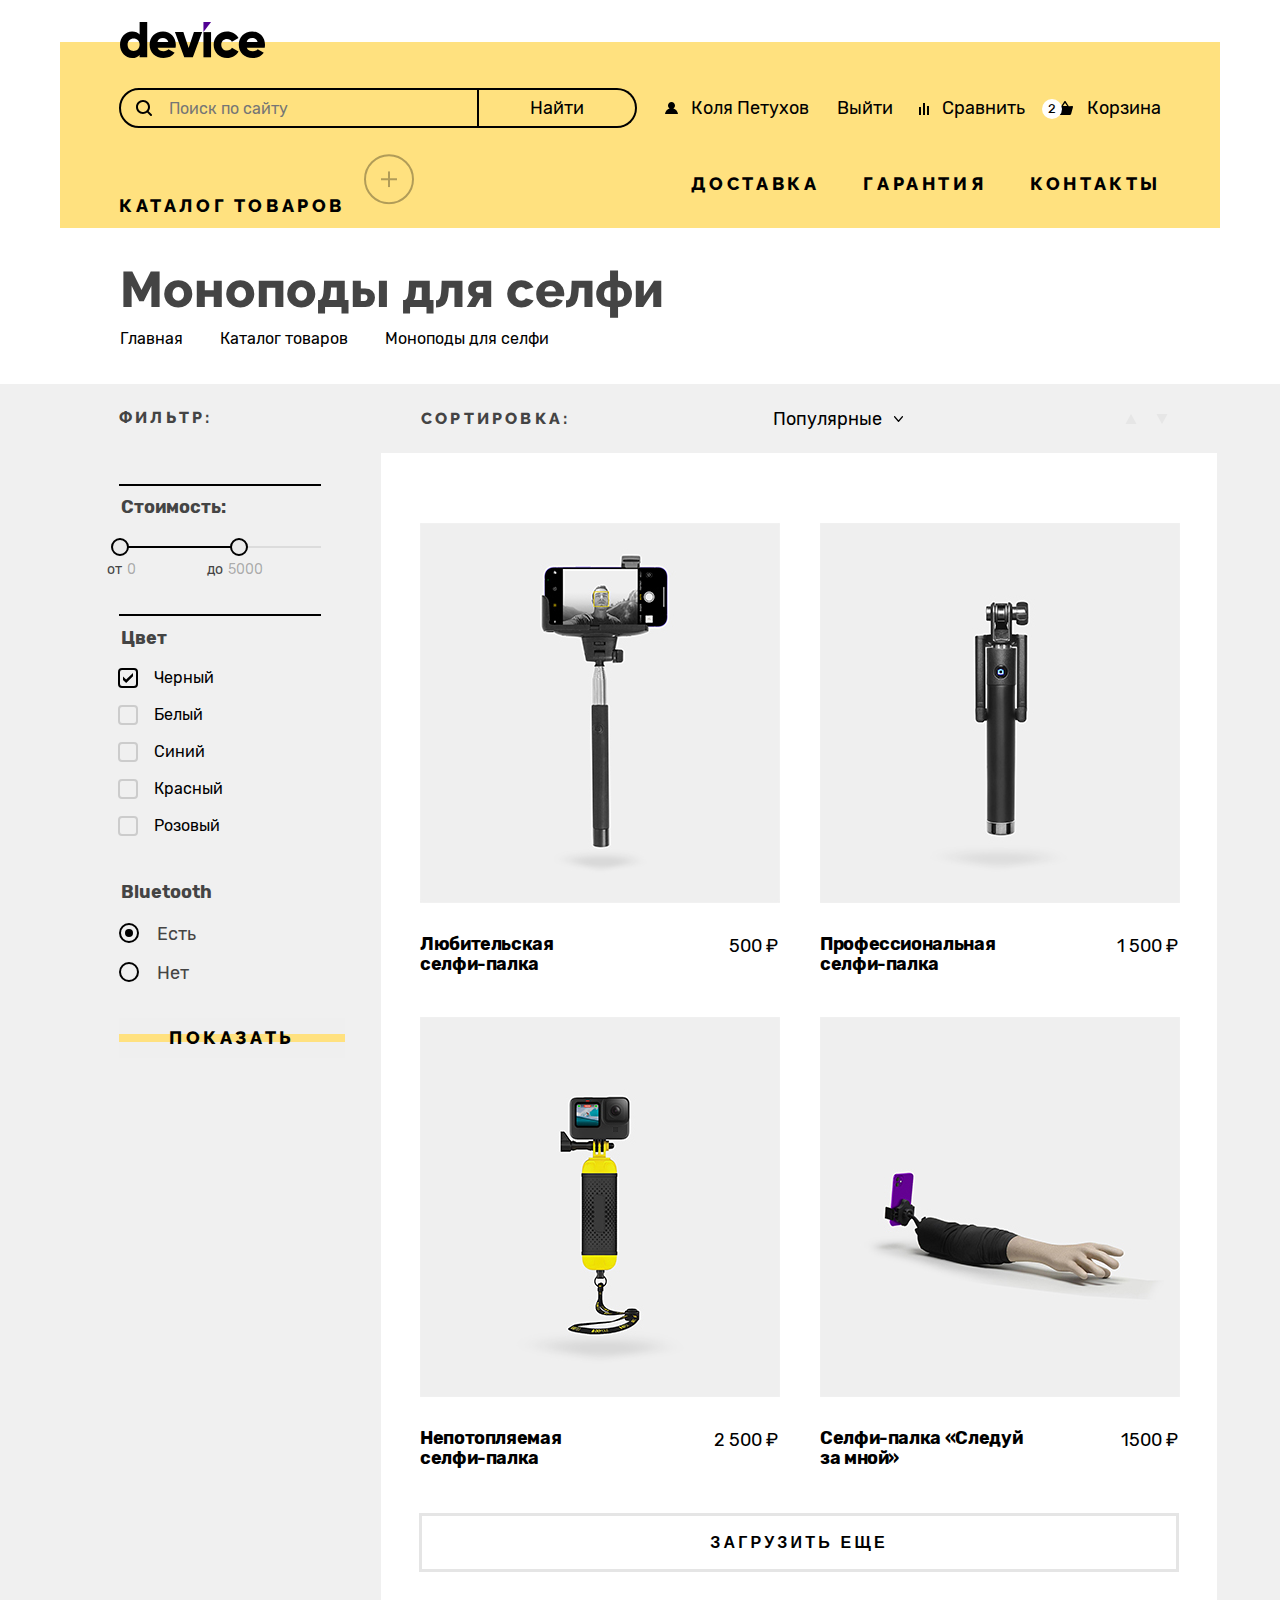
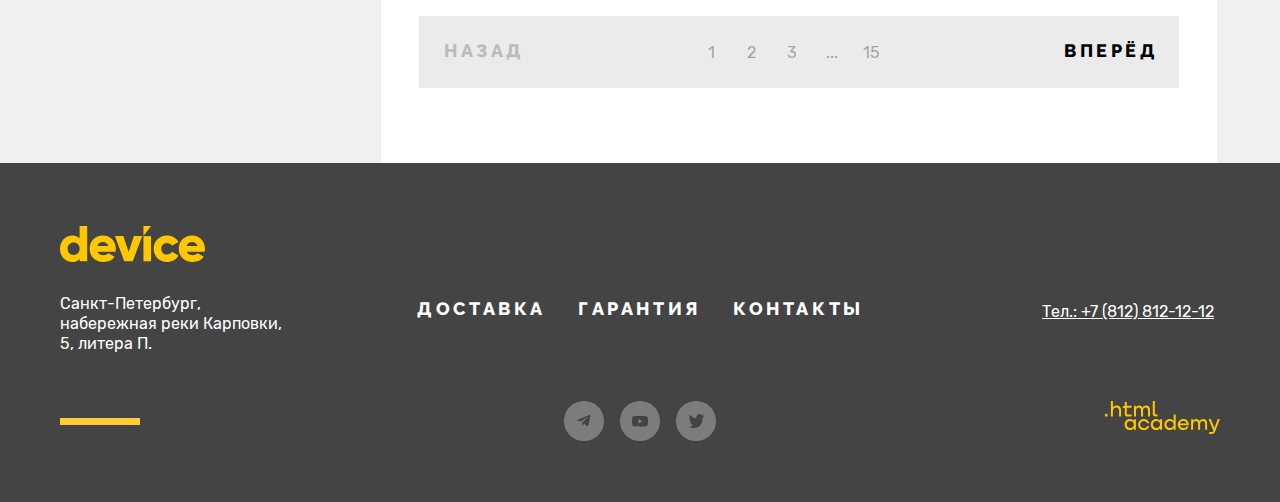
==== commit 05c59df7: "Merge pull request #4 from AleCherkas/master" ====
--- a/catalog.html
+++ b/catalog.html
@@ -5,7 +5,7 @@
     <meta charset="utf-8">
     <title>HTML Academy: Девайс</title>
     <link rel="stylesheet" href="styles/styles.css">
-    <link rel="icon" href="images/icons/favicon.png">
+    <link rel="icon" href="favicon.ico">
   </head>
 
   <body class="body-container">
@@ -363,7 +363,8 @@
       <footer class="footer">
         <div class="footer-wrapper">
           <a>
-            <img class="footer-logo" src="images/logos/logo-footer.svg" alt="Логотип компании Девайс">
+            <img class="footer-logo" src="images/logos/logo-footer.svg" alt="Логотип компании Девайс" width="145"
+              height="36">
           </a>
           <div class="footer-wrapper-upper">
             <div>
--- a/styles/styles.css
+++ b/styles/styles.css
@@ -1845,6 +1845,7 @@
 .footer-wrapper-upper {
   display: flex;
   justify-content: space-between;
+  margin-top: 4px;
 }
 
 .footer-wrapper-lower {
